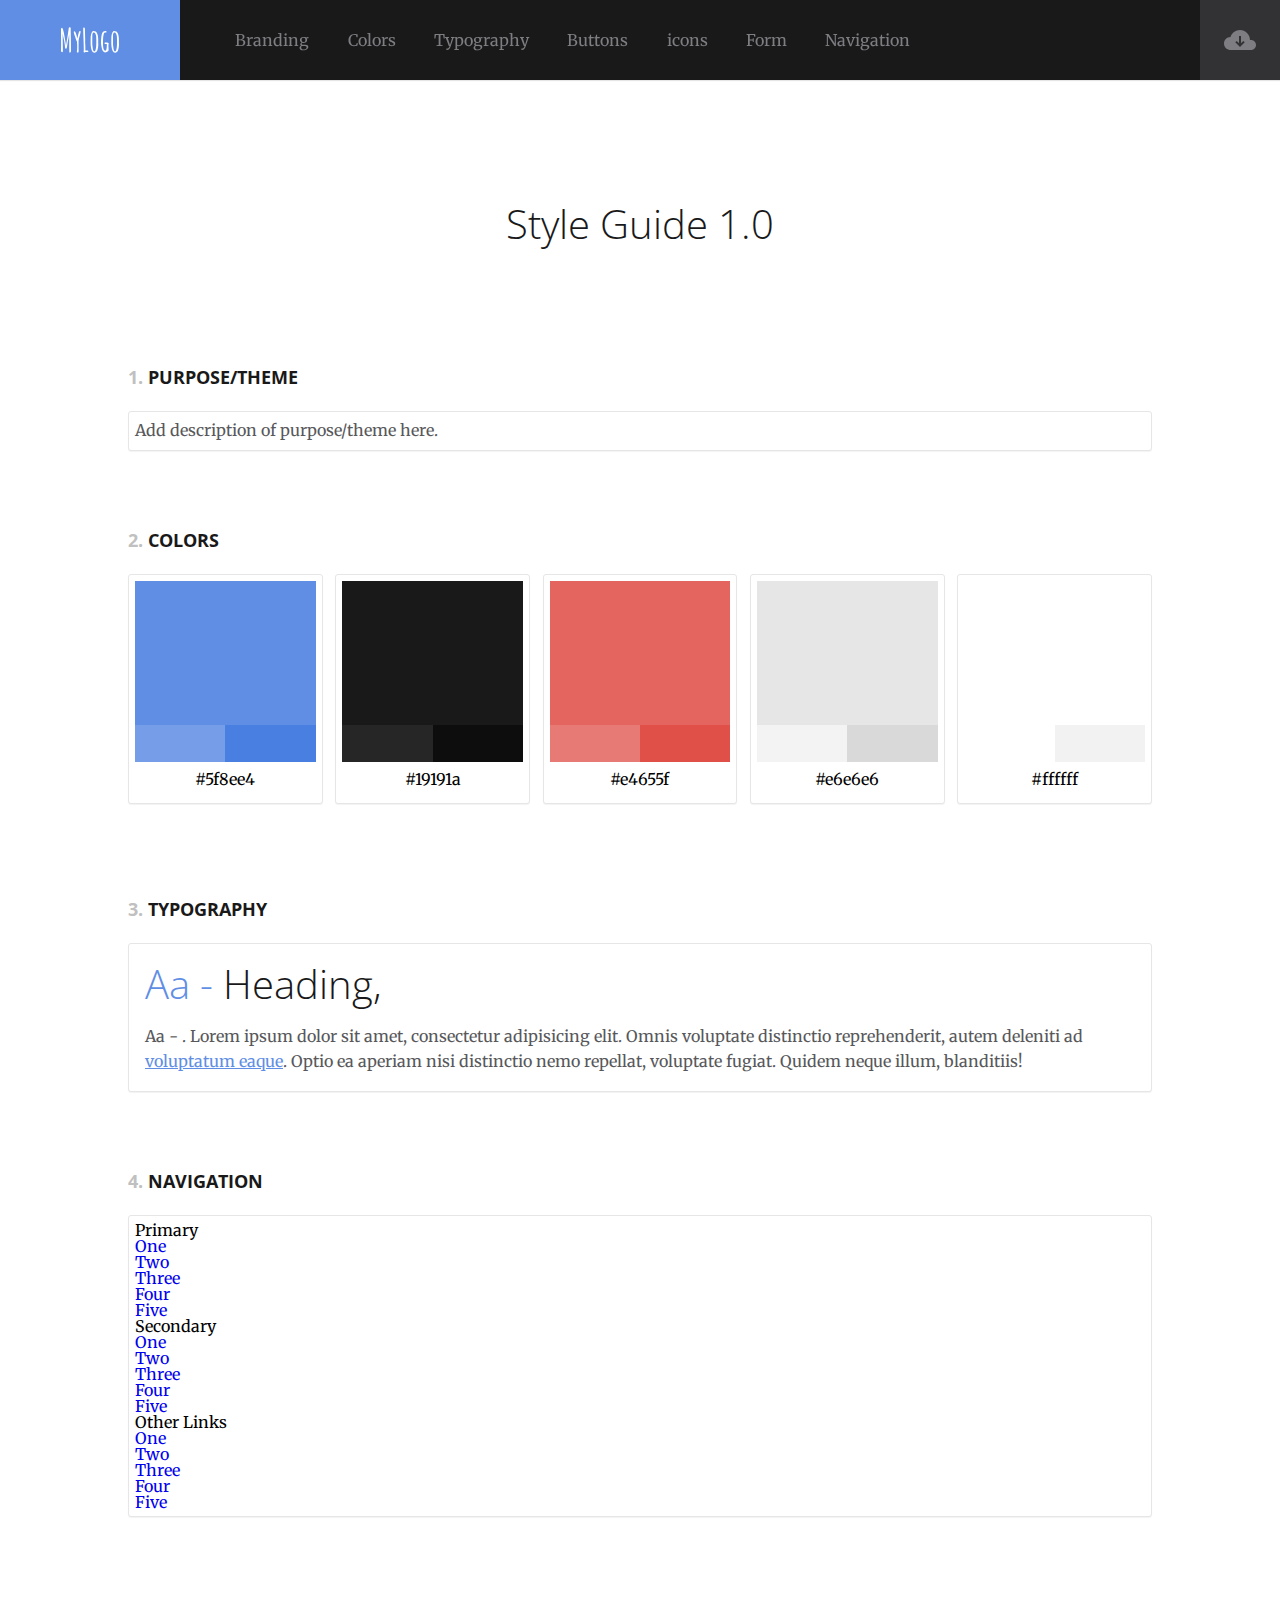
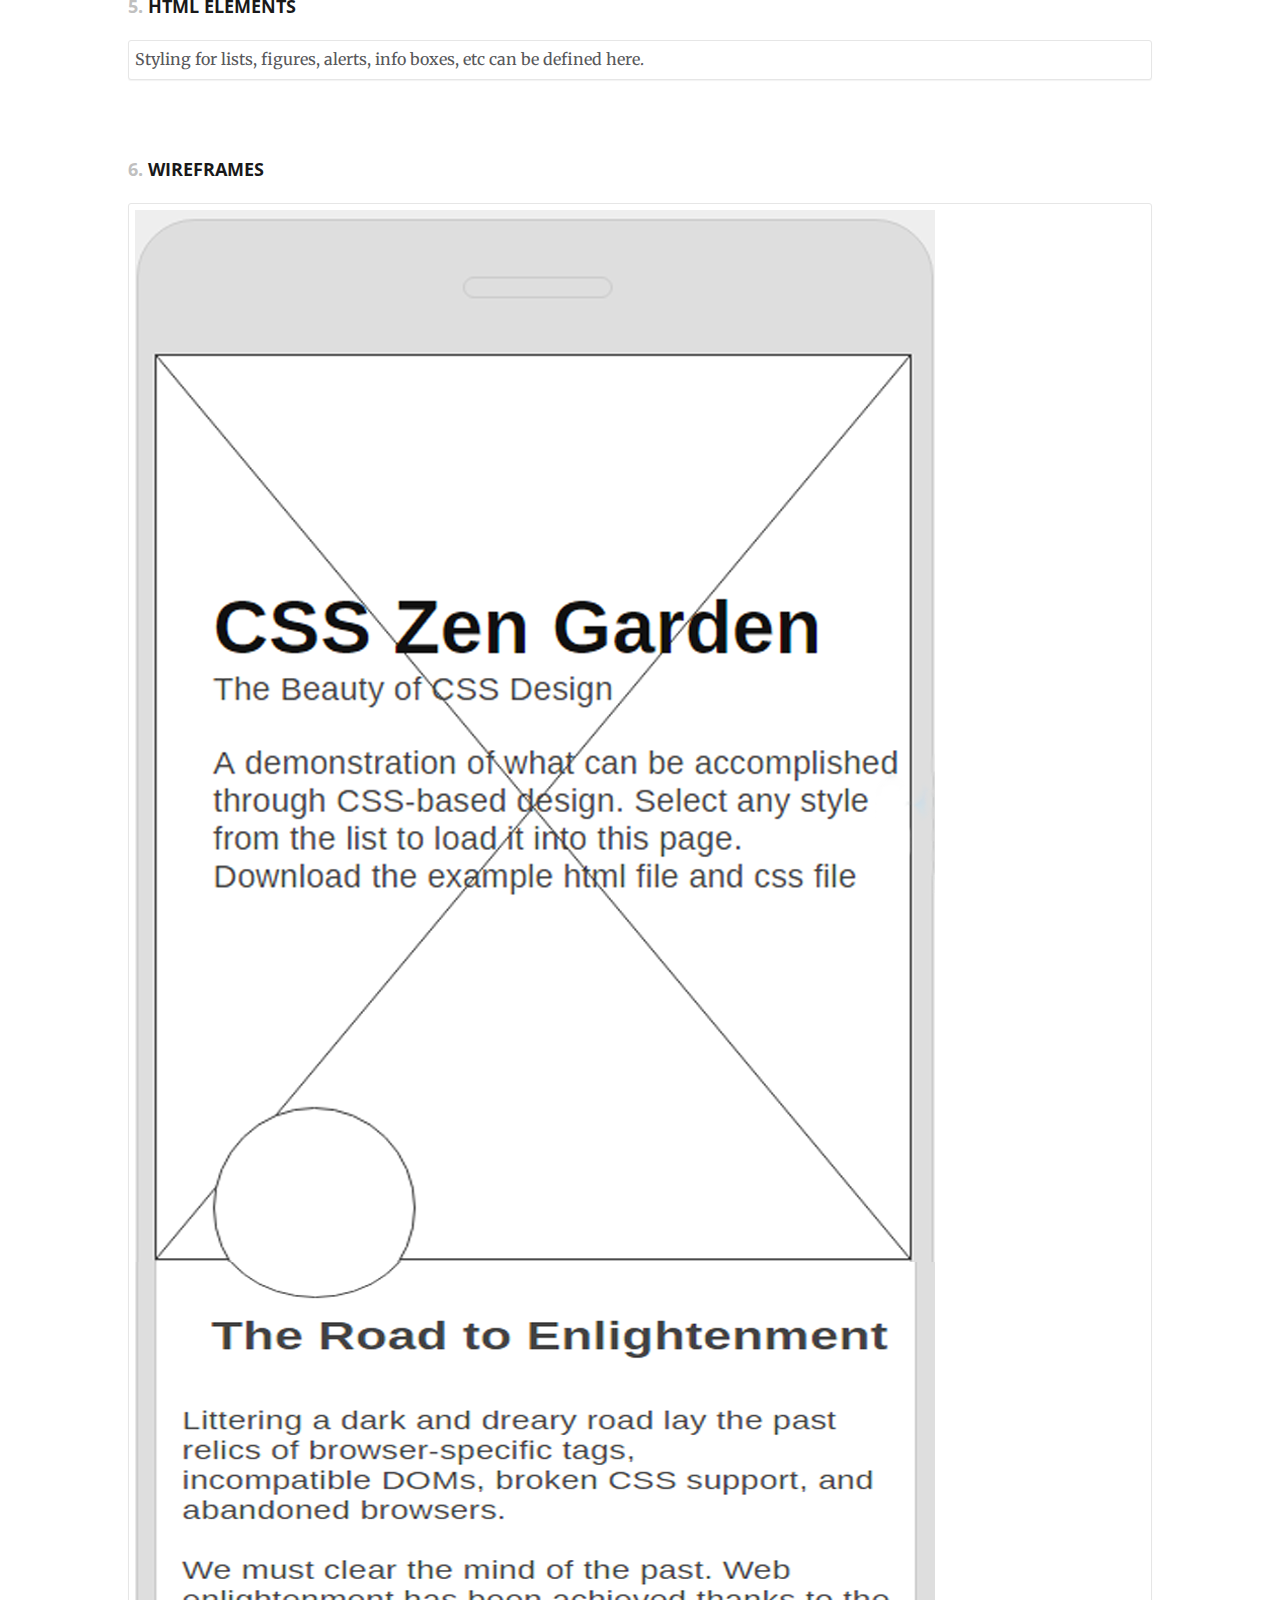
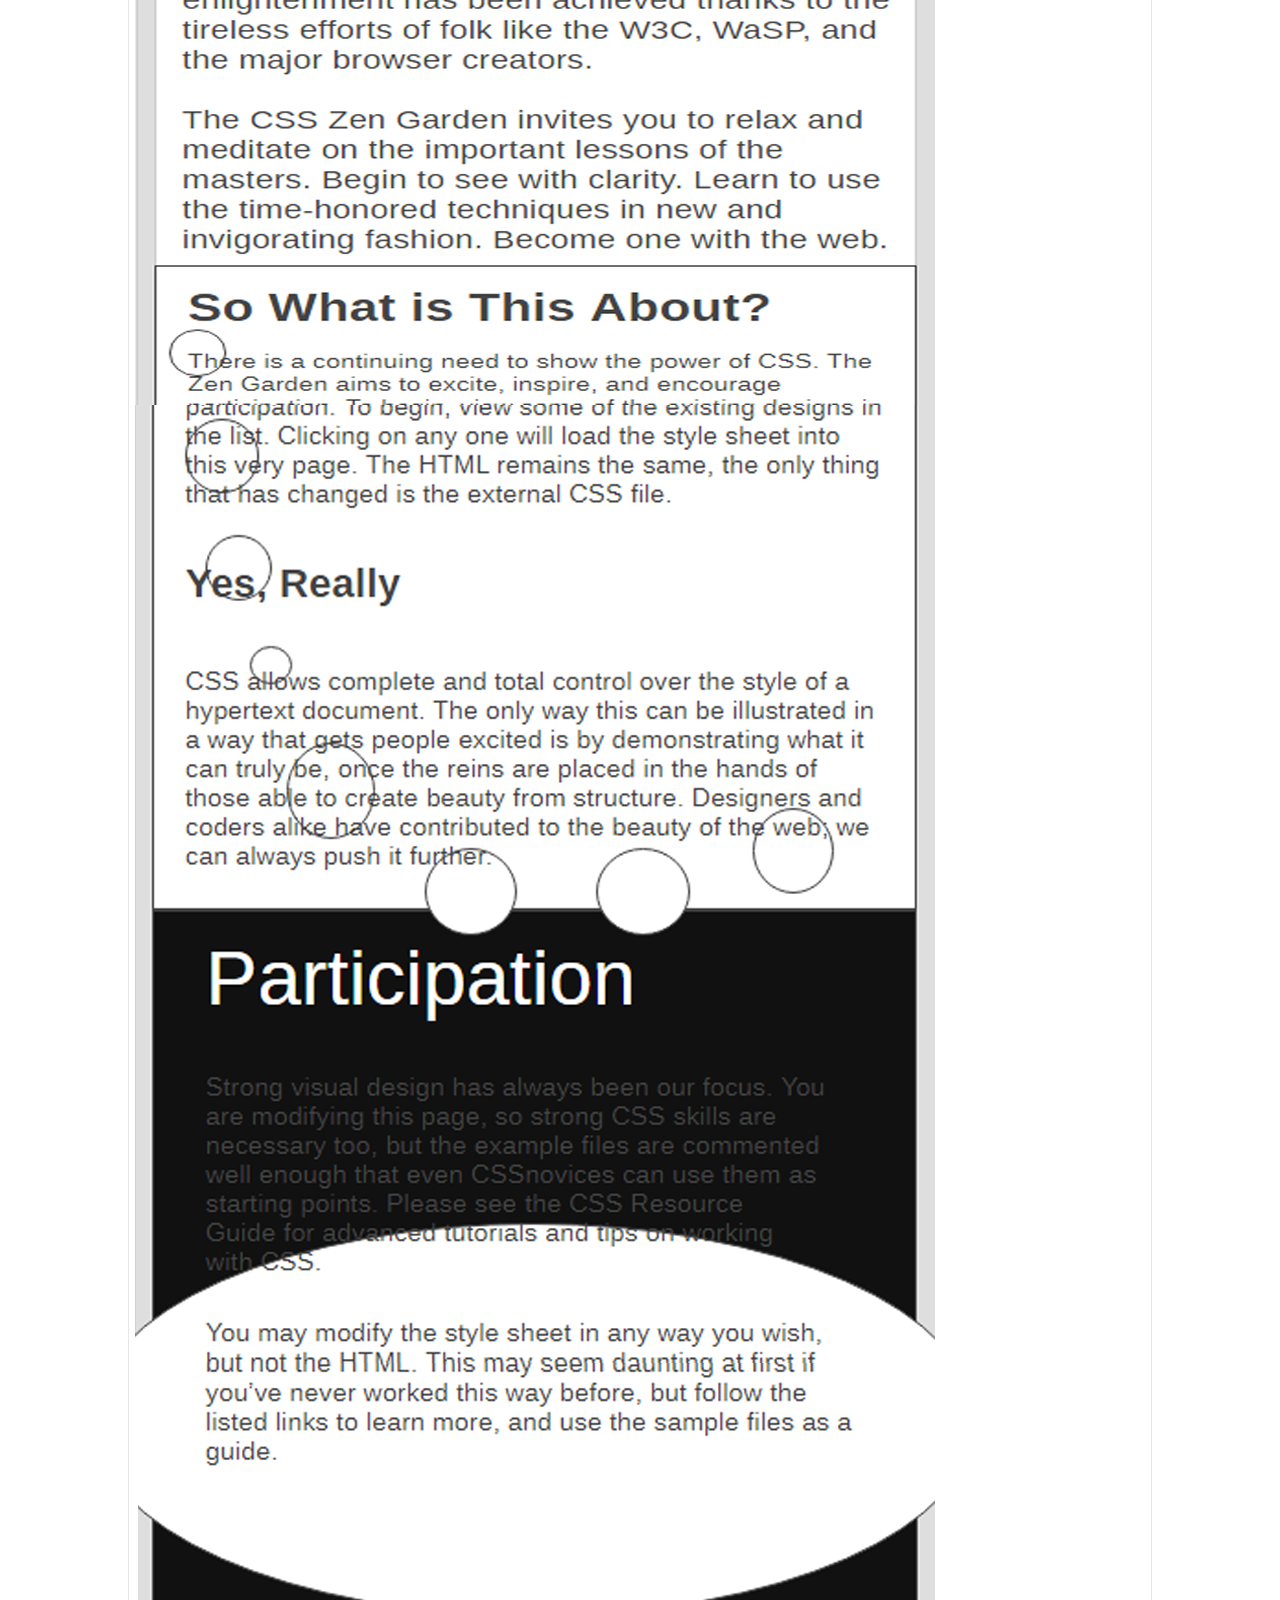
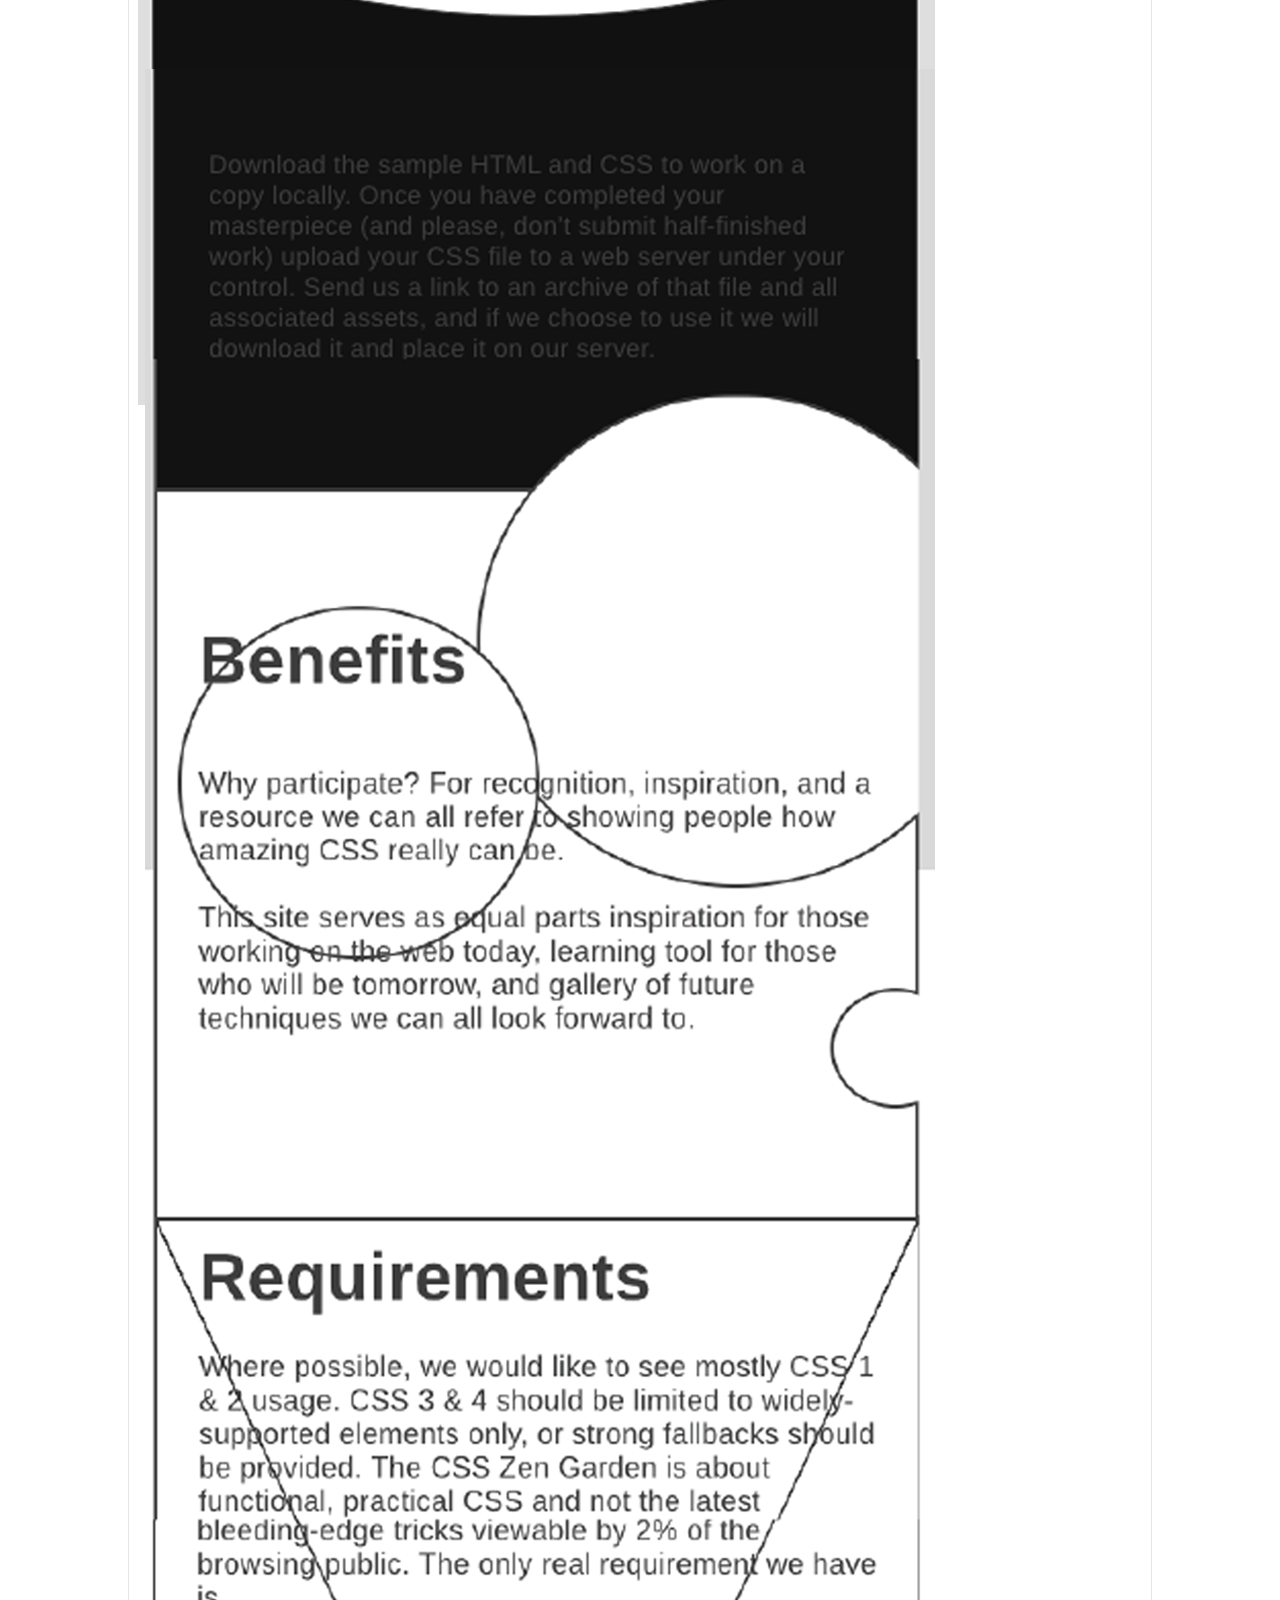
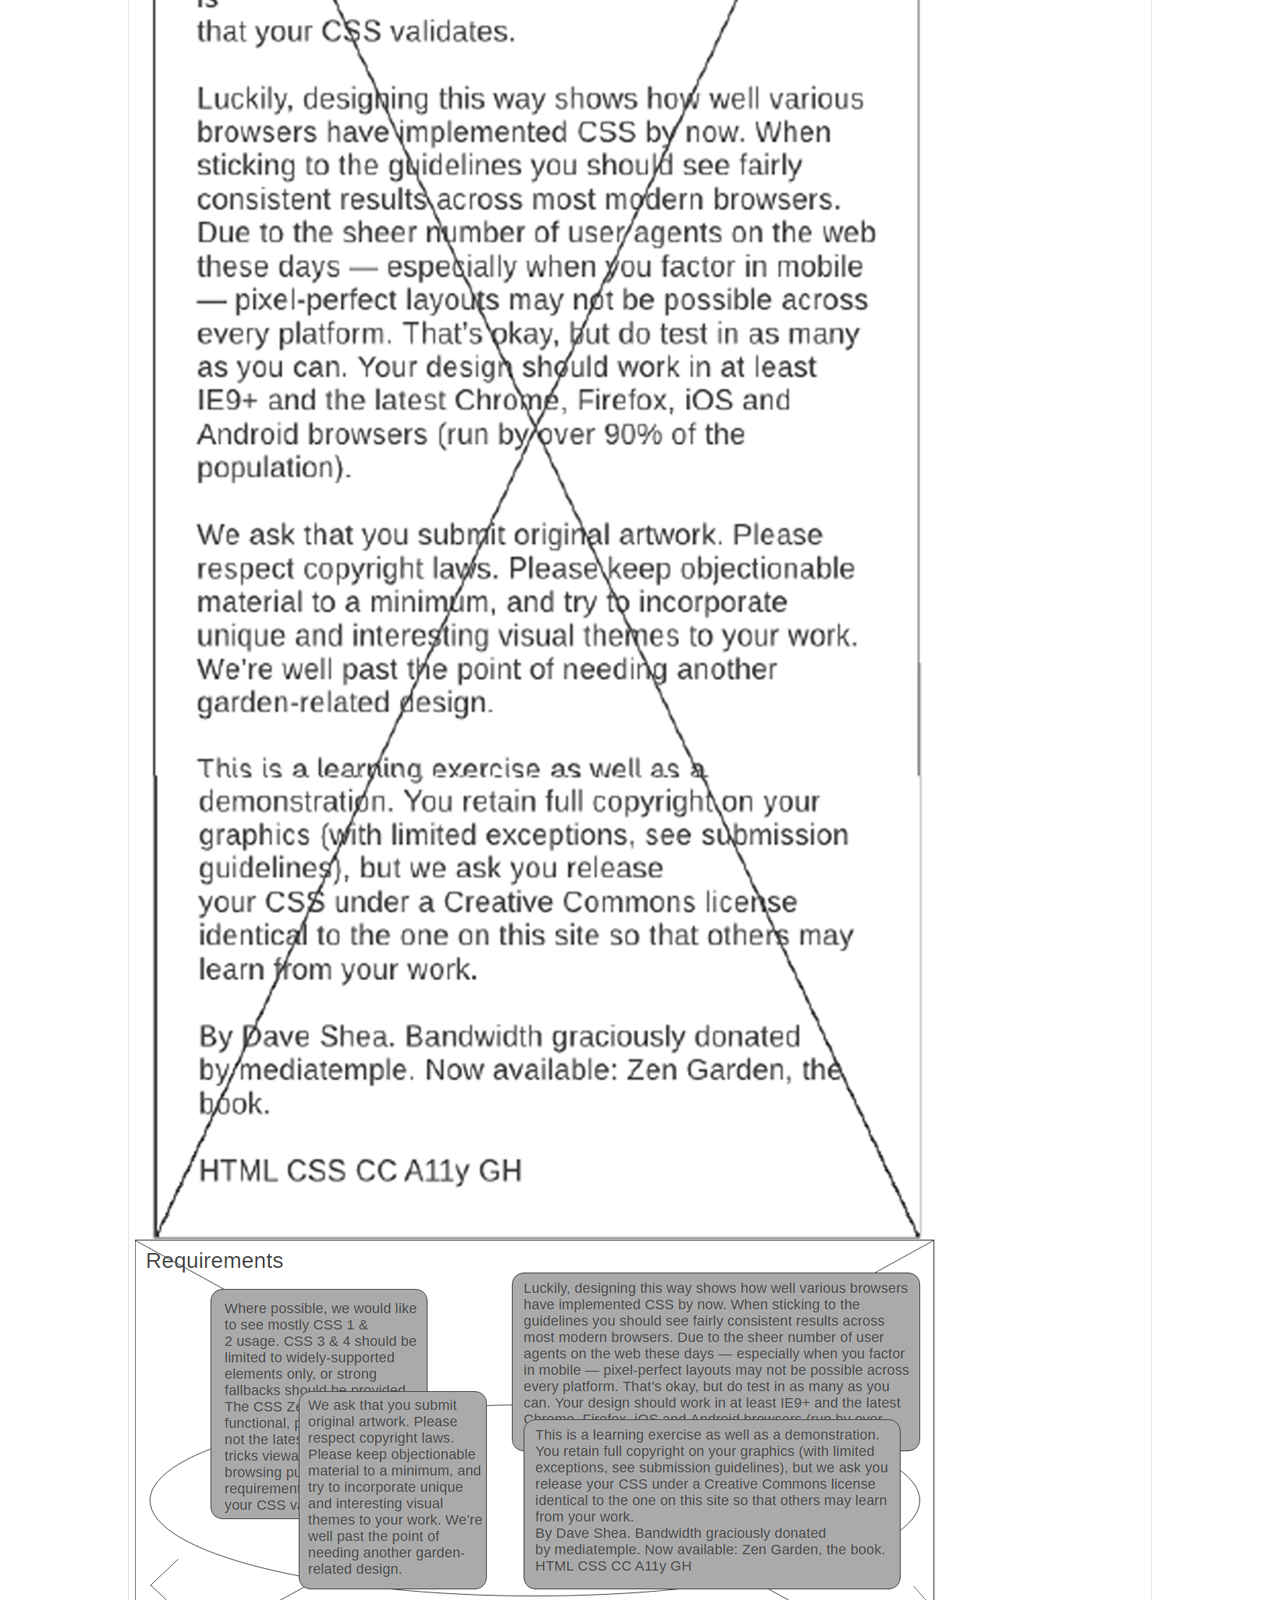
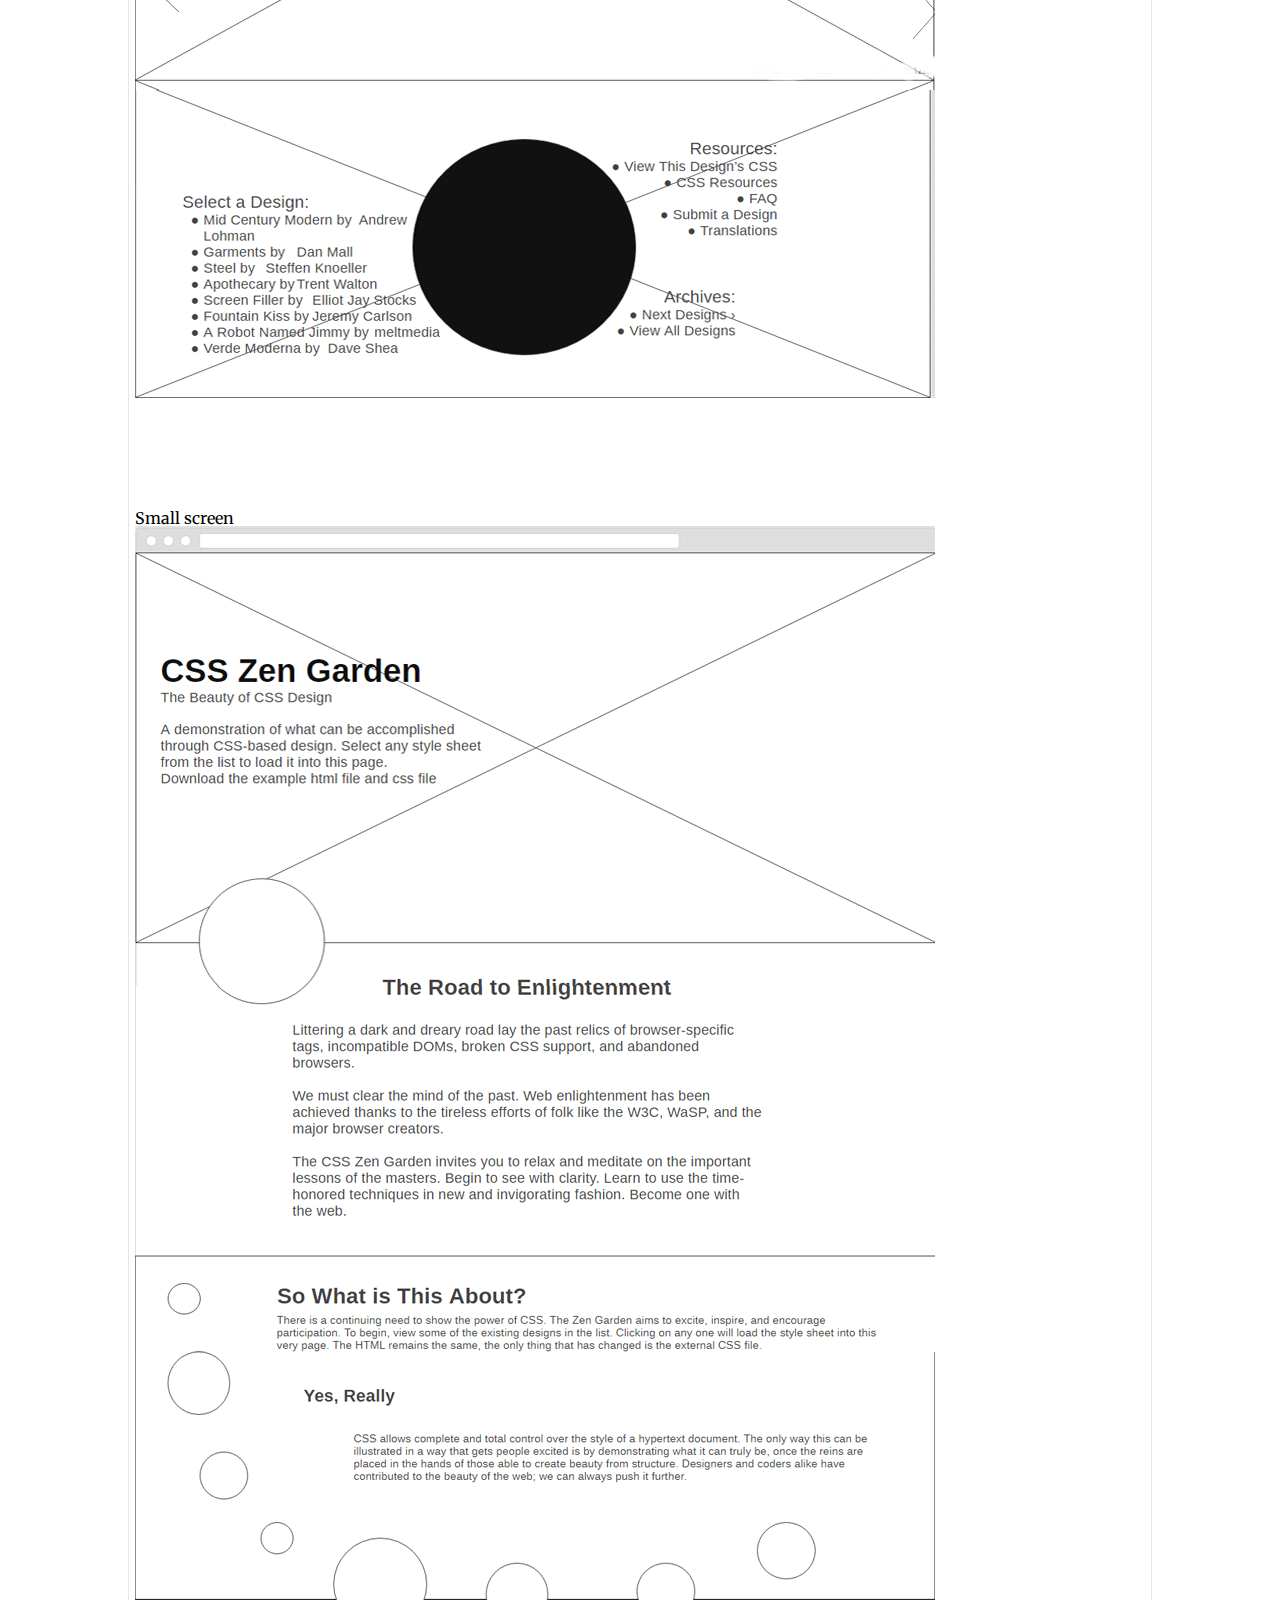
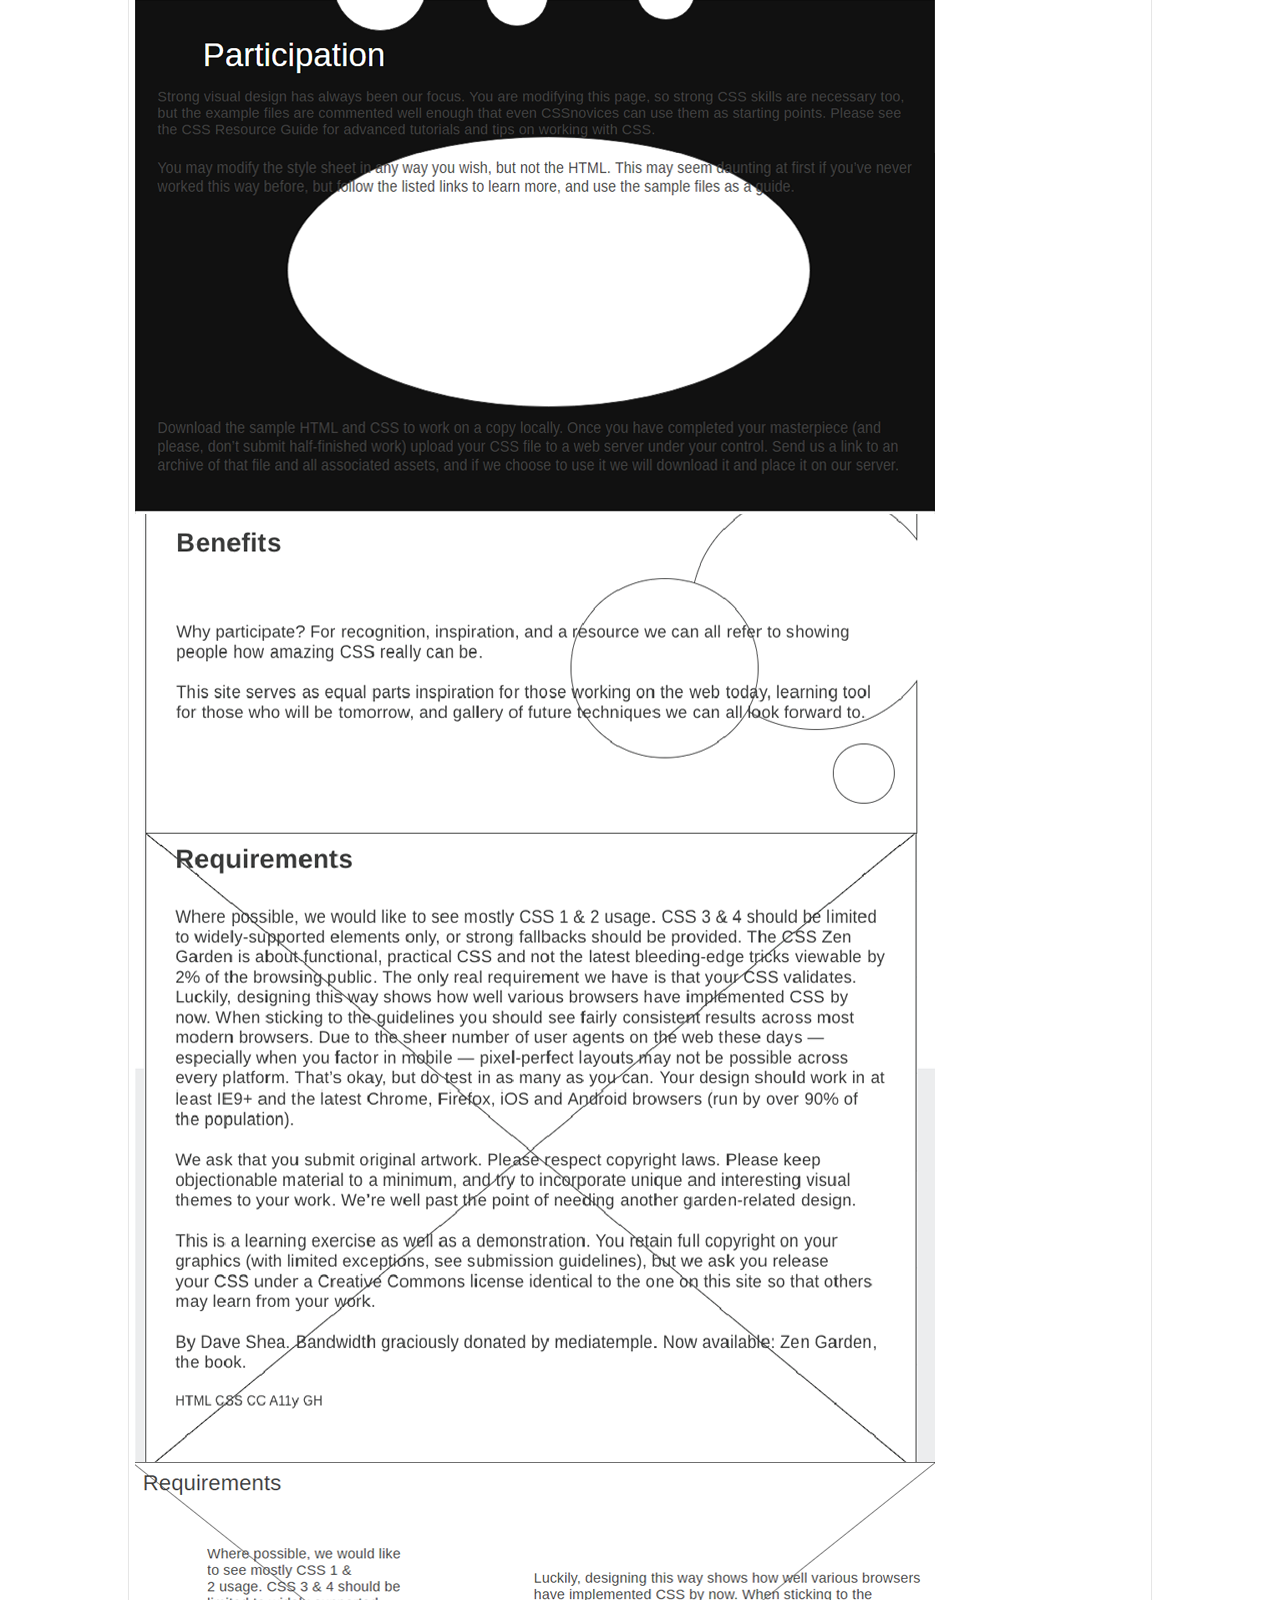
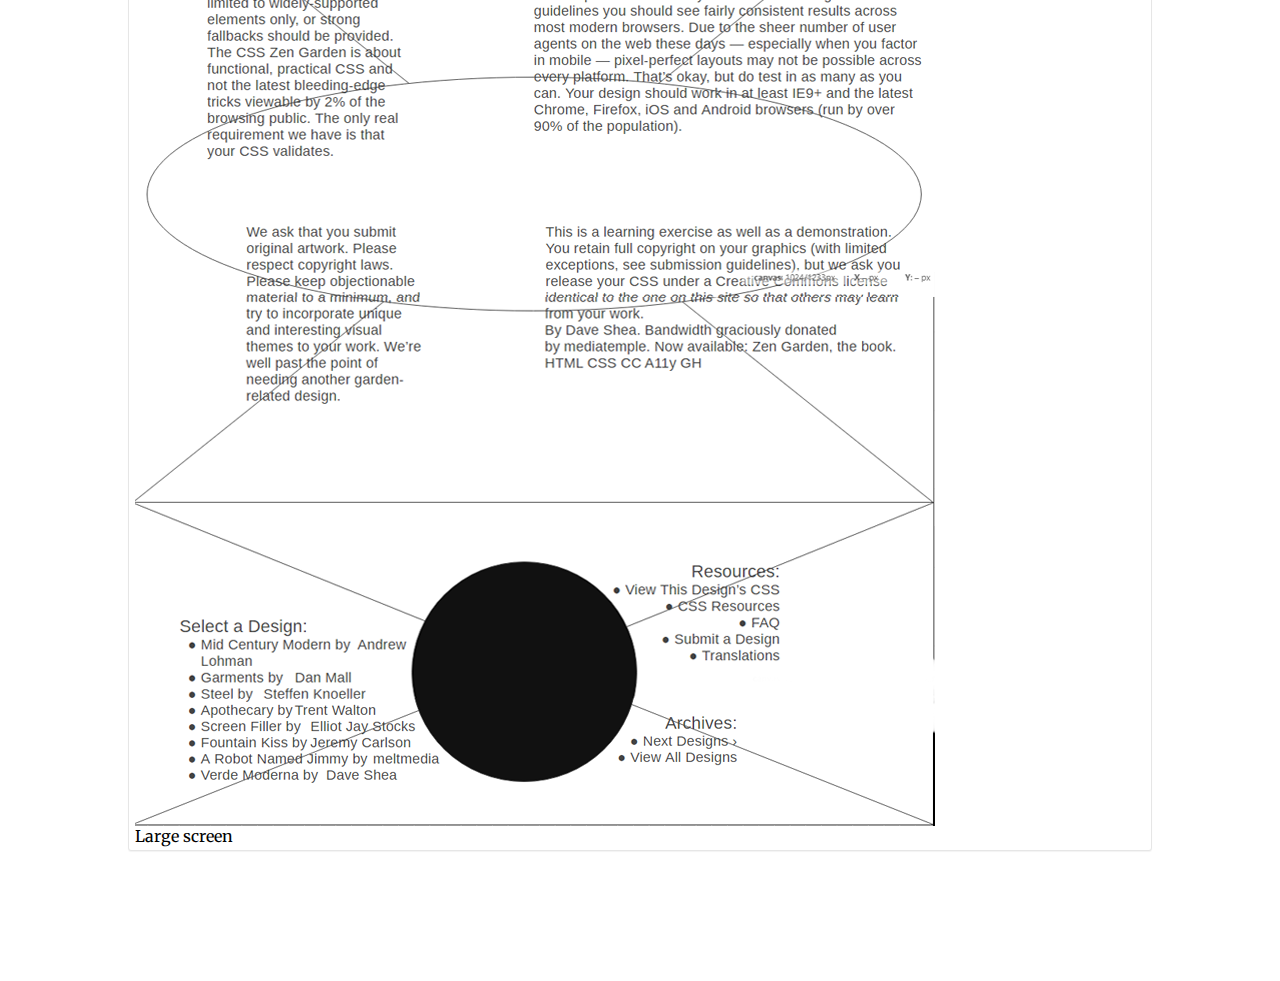
==== style-guide-template/index.html @ 8094dbb7 "Starting Style Guide" ====
<!doctype html>
<html lang="en" class="no-js">
<head>
	<meta charset="UTF-8">
	<meta name="viewport" content="width=device-width, initial-scale=1">

	<link href='http://fonts.googleapis.com/css?family=Open+Sans:400,300,700|Merriweather' rel='stylesheet' type='text/css'>

	<link rel="stylesheet" href="css/reset.css"> <!-- CSS reset -->
	<link rel="stylesheet" href="css/style-guide.css"> <!-- Resource style -->
	<script src="js/modernizr.js"></script> <!-- Modernizr -->
  	
	<title>Style Guide | CodyHouse</title>
</head>
<body>
	<header>
		<div class="cd-logo"><img src="assets/logo.svg" alt="Logo"></div>

		<nav>
			<ul class="cd-main-nav">
				<li><a href="#branding">Branding</a></li>
				<li><a href="#colors">Colors</a></li>
				<li><a href="#typography">Typography</a></li>
				<li><a href="#buttons">Buttons</a></li>
				<li><a href="#icons">icons</a></li>
				<li><a href="#form">Form</a></li>
				<li><a href="#navigation">Navigation</a></li>
			</ul> <!-- cd-main-nav -->
		</nav>
		
		<a href="assets/assets-download-file.zip" class="cd-download"><span>Download assets</span></a>
		<a href="#0" class="cd-nav-trigger">Menu<span></span></a>
	</header>

	<main>
		<h1>Style Guide 1.0</h1>
        
        <section id="purpose" class="cd-purpose">
			<h2>Purpose/Theme</h2>

			<div class="cd-box">
				<p>Add description of purpose/theme here.</p>
			</div>
		</section>
		
		<section id="colors" class="cd-colors">
			<h2>Colors</h2>

			<ul>
				<li class="cd-box">
					<div class="cd-color-swatch"></div>
				</li>

				<li class="cd-box">
					<div class="cd-color-swatch"></div>
				</li>

				<li class="cd-box">
					<div class="cd-color-swatch"></div>
				</li>

				<li class="cd-box">
					<div class="cd-color-swatch"></div>
				</li>

				<li class="cd-box">
					<div class="cd-color-swatch"></div>
				</li>
			</ul>
		</section>

		<section id="typography" class="cd-typography">
			<h2>Typography</h2>

			<div class="cd-box">
				<h1>Heading, <span></span></h1>
				<p>Aa - <span></span>. Lorem ipsum dolor sit amet, consectetur adipisicing elit. Omnis voluptate distinctio reprehenderit, autem deleniti ad <a href="#0">voluptatum eaque</a>. Optio ea aperiam nisi distinctio nemo repellat, voluptate fugiat. Quidem neque illum, blanditiis!</p>
			</div>
		</section>

		<section id="navigation" class="cd-navigation">
			
           <h2>Navigation</h2>
           <div class="cd-box">
            <div>
             <h3>Primary</h3>
            <nav class="cd-primary-nav">
            <ul >
				<li><a href="#">One</a></li>
				<li><a href="#">Two</a></li>
				<li><a href="#">Three</a></li>
				<li><a href="#">Four</a></li>
				<li><a href="#">Five</a></li>
				
			</ul>
            </nav>
            </div>
            <div >
            <h3>Secondary</h3>
            <nav class="cd-secondary-nav">
            <ul >
				<li><a href="#">One</a></li>
				<li><a href="#">Two</a></li>
				<li><a href="#">Three</a></li>
				<li><a href="#">Four</a></li>
				<li><a href="#">Five</a></li>
				
			</ul>
            </nav>
            </div>
            <div >
			<h3>Other Links</h3>
			<ul >
				<li><a href="#">One</a></li>
				<li><a href="#">Two</a></li>
				<li><a href="#">Three</a></li>
				<li><a href="#">Four</a></li>
				<li><a href="#">Five</a></li>
				
			</ul>
            </div>
            </div>
		</section>
		
		<section id="elements" class="cd-elements">
			<h2>HTML Elements</h2>
    <div class="cd-box"><p>Styling for lists, figures, alerts, info boxes, etc can be defined here.</p></div>
			
		</section>
		
		<section id="wireframes" class="cd-wireframes">
			<h2>Wireframes</h2>
    <div class="cd-box">
            <figure><img src="assets/wireframe-sm.png" alt="Small screen wireframe">
            <figcaption>Small screen</figcaption></figure>
            <figure><img src="assets/wireframe-lg.png" alt="Large screen wireframe">
            <figcaption>Large screen</figcaption></figure>
            </div>
			
		</section>
		
	</main>
<script src="js/jquery-2.1.1.js"></script>
<script src="js/main.js"></script> <!-- Resource jQuery -->
</body>
</html>
---- style-guide-template/css/style-guide.css ----
/* -------------------------------- 

xBackground 

-------------------------------- */
body {
  /* this is the page background */
  background-color: #ffffff;
}

/* -------------------------------- 

xPatterns

-------------------------------- */
.cd-box {
  /* this is the container of various design elements - i.e. the 2 logo of the branding section */
  border: 1px solid #e6e6e6;
  border-radius: 3px;
  background: #ffffff;
  box-shadow: 0 1px 1px rgba(0, 0, 0, 0.05);
  padding: 6px;
}

/* -------------------------------- 

xNavigation 

-------------------------------- */
header {
  background-color: #19191a;
}

.cd-logo {
  /* logo box style */
  background-color: #5f8ee4;
  width: 120px;
}
@media only screen and (min-width: 1024px) {
  .cd-logo {
    width: 180px;
  }
}

.cd-main-nav {
  /* main navigation background color - full screen on small devices */
  background: #19191a;
}
.cd-main-nav li a {
  color: #ffffff;
  border-color: #262627;
}
@media only screen and (min-width: 1024px) {
  .cd-main-nav li a {
    color: #7d7d82;
  }
  .cd-main-nav li a.selected {
    color: #ffffff;
    box-shadow: 0 2px 0 #5f8ee4;
  }
  .no-touch .cd-main-nav li a:hover {
    color: #ffffff;
  }
}

.cd-nav-trigger span {
  /* hamburger menu */
  background-color: #ffffff;
}
.cd-nav-trigger span::before, .cd-nav-trigger span::after {
  /* upper and lower lines */
  background-color: #ffffff;
}

.nav-is-visible .cd-nav-trigger span {
  /* hide line in the center on mobile when nav is visible */
  background-color: rgba(255, 255, 255, 0);
}
.nav-is-visible .cd-nav-trigger span::before, .nav-is-visible .cd-nav-trigger span::after {
  /* preserve visibility of upper and lower lines - close icon */
  background-color: white;
}

.cd-download {
  /* download button top-right visible on big devices */
  background-color: #323234;
}
.no-touch .cd-download:hover {
  background-color: #3f3f41;
}
.cd-download span {
  /* tooltip */
  background: #5f8ee4;
  color: #ffffff;
}
.cd-download span::before {
  /* right arrow color */
  border-color: #5f8ee4;
}

/* -------------------------------- 

xPage title 

-------------------------------- */
main > h1 {
  color: #19191a;
}
@media only screen and (min-width: 1600px) {
  main > h1 {
    /* title goes into the header on big devices */
    color: #ffffff;
  }
}

/* -------------------------------- 

xTypography 

-------------------------------- */
h1, h2 {
  font-family: "Open Sans", sans-serif;
  color: #19191a;
}

h1 {
  font-size: 2.4rem;
  font-weight: 300;
  line-height: 1.2;
  margin: 0 0 .4em;
}
@media only screen and (min-width: 768px) {
  h1 {
    font-size: 3.2rem;
  }
}
@media only screen and (min-width: 1024px) {
  h1 {
    font-size: 4rem;
  }
}

h2 {
  font-weight: bold;
  text-transform: uppercase;
  margin: 1em 0;
}
@media only screen and (min-width: 768px) {
  h2 {
    font-size: 1.8rem;
    margin: 1em 0 1.4em;
  }
}

section > h2::before {
  /* number before each section title */
  color: silver;
}

p {
  font-size: 1.4rem;
  line-height: 1.4;
  color: #58585b;
}
p a {
  color: #5f8ee4;
  text-decoration: underline;
}
@media only screen and (min-width: 768px) {
  p {
    font-size: 1.6rem;
    line-height: 1.6;
  }
}

/* -------------------------------- 

xButtons 

-------------------------------- */
.btn {
  border: none;
  box-shadow: none;
  border-radius: .25em;
  font-size: 1.4rem;
  font-family: "Open Sans", sans-serif;
  color: #ffffff;
  padding: .6em 2.2em;
  cursor: pointer;
  background: #5f8ee4;
}
.btn:focus {
  outline: none;
}
.no-touch .btn:hover {
  background: #759de8;
}
.btn.btn-success {
  background: #6fce72;
}
.no-touch .btn.btn-success:hover {
  background: #82d485;
}
.btn.btn-alert {
  background: #e4655f;
}
.no-touch .btn.btn-alert:hover {
  background: #e87a75;
}
.btn.btn-outline {
  color: #5f8ee4;
  background: transparent;
  box-shadow: inset 0 0 0 1px #5f8ee4;
}
.no-touch .btn.btn-outline:hover {
  color: #ffffff;
  background: #5f8ee4;
}
@media only screen and (min-width: 768px) {
  .btn {
    font-size: 1.6rem;
  }
}

.cd-buttons .cd-box:nth-of-type(2) span {
  /* CSS class name color */
  color: #5f8ee4;
}

/* -------------------------------- 

xIcons 

-------------------------------- */
.cd-icons li {
  /* icons size */
  width: 32px;
  height: 32px;
}

/* -------------------------------- 

xForm 

-------------------------------- */
input[type=text], select {
  border: 1px solid #e6e6e6;
  border-radius: .25em;
  background: #ffffff;
}
input[type=text]:focus, select:focus {
  outline: none;
}

input[type=text] {
  padding: .6em 1em;
  box-shadow: inset 1px 1px rgba(0, 0, 0, 0.03);
}
input[type=text].success {
  border-color: #6fce72;
  box-shadow: 0 0 6px rgba(111, 206, 114, 0.2);
}
input[type=text].alert {
  border-color: #e4655f;
  box-shadow: 0 0 6px rgba(228, 101, 95, 0.2);
}
input[type=text]:focus {
  border-color: #5f8ee4;
  box-shadow: 0 0 6px rgba(95, 142, 228, 0.2);
}

input[type=radio],
input[type=checkbox] {
  position: absolute;
  left: 0;
  top: 0;
  margin: 0;
  padding: 0;
  opacity: 0;
}

.radio-label,
.checkbox-label {
  padding-left: 24px;
  -webkit-user-select: none;
  -moz-user-select: none;
  -ms-user-select: none;
  user-select: none;
}
.radio-label::before, .radio-label::after,
.checkbox-label::before,
.checkbox-label::after {
  /* custom radio and check boxes */
  content: '';
  display: block;
  width: 16px;
  height: 16px;
  position: absolute;
  top: 50%;
  -webkit-transform: translateY(-50%);
  -moz-transform: translateY(-50%);
  -ms-transform: translateY(-50%);
  -o-transform: translateY(-50%);
  transform: translateY(-50%);
}
.radio-label::before,
.checkbox-label::before {
  left: 0;
  border: 1px solid #e6e6e6;
  box-shadow: inset 1px 1px rgba(0, 0, 0, 0.03);
}
.radio-label::after,
.checkbox-label::after {
  left: 3px;
  background: url("../assets/form/icon-check.svg") no-repeat center center;
  display: none;
}

.radio-label::before {
  border-radius: 50%;
}

.checkbox-label::before {
  border-radius: 3px;
}

input[type=radio]:checked + label::before,
input[type=checkbox]:checked + label::before {
  background-color: #19191a;
  border: none;
  box-shadow: none;
}

input[type=radio]:checked + label::after,
input[type=checkbox]:checked + label::after {
  display: block;
}

.cd-select::after {
  /* switcher arrow for select element */
  content: '';
  position: absolute;
  z-index: 1;
  right: 14px;
  top: 50%;
  -webkit-transform: translateY(-50%);
  -moz-transform: translateY(-50%);
  -ms-transform: translateY(-50%);
  -o-transform: translateY(-50%);
  transform: translateY(-50%);
  display: block;
  width: 16px;
  height: 16px;
  background: url("../assets/form/icon-select.svg") no-repeat center center;
  pointer-events: none;
}

select {
  position: relative;
  padding: .6em 2em .6em 1em;
  cursor: pointer;
  -webkit-appearance: none;
  -moz-appearance: none;
  -ms-appearance: none;
  -o-appearance: none;
  appearance: none;
}

/* -------------------------------- 

xBasic style

-------------------------------- */
*, *::after, *::before {
  -webkit-box-sizing: border-box;
  -moz-box-sizing: border-box;
  box-sizing: border-box;
}

html * {
  -webkit-font-smoothing: antialiased;
  -moz-osx-font-smoothing: grayscale;
}

html {
  font-size: 62.5%;
}

body {
  font-size: 1.6rem;
  font-family: "Merriweather", serif;
}

a {
  text-decoration: none;
}

img {
  max-width: 100%;
}

input, textarea, select {
  font-family: "Merriweather", serif;
  font-size: 1.6rem;
}

header {
  position: fixed;
  height: 50px;
  width: 100%;
  top: 0;
  left: 0;
  box-shadow: 0 1px 1px rgba(0, 0, 0, 0.1);
  z-index: 10;
}
header nav {
  display: inline-block;
}
@media only screen and (min-width: 1024px) {
  header {
    height: 80px;
  }
  header:after {
    content: "";
    display: table;
    clear: both;
  }
}

.cd-logo {
  display: inline-block;
  height: 100%;
  position: relative;
}
.cd-logo img {
  position: absolute;
  display: block;
  top: 50%;
  left: 50%;
  -webkit-transform: translateX(-50%) translateY(-50%);
  -moz-transform: translateX(-50%) translateY(-50%);
  -ms-transform: translateX(-50%) translateY(-50%);
  -o-transform: translateX(-50%) translateY(-50%);
  transform: translateX(-50%) translateY(-50%);
}
@media only screen and (min-width: 1600px) {
  .cd-logo {
    margin-left: 5%;
  }
}

.cd-nav-trigger {
  display: block;
  position: absolute;
  right: 0;
  top: 0;
  height: 100%;
  width: 50px;
  overflow: hidden;
  white-space: nowrap;
  color: transparent;
}
.cd-nav-trigger span {
  position: absolute;
  height: 2px;
  width: 20px;
  top: 50%;
  margin-top: -1px;
  left: 50%;
  margin-left: -10px;
  -webkit-transition: background-color 0.3s 0.3s;
  -moz-transition: background-color 0.3s 0.3s;
  transition: background-color 0.3s 0.3s;
}
.cd-nav-trigger span::before, .cd-nav-trigger span::after {
  content: '';
  position: absolute;
  width: 100%;
  height: 100%;
  /* Force Hardware Acceleration in WebKit */
  -webkit-transform: translateZ(0);
  -moz-transform: translateZ(0);
  -ms-transform: translateZ(0);
  -o-transform: translateZ(0);
  transform: translateZ(0);
  -webkit-backface-visibility: hidden;
  backface-visibility: hidden;
  will-change: transform;
  -webkit-transition: -webkit-transform 0.3s 0.3s;
  -moz-transition: -moz-transform 0.3s 0.3s;
  transition: transform 0.3s 0.3s;
}
.cd-nav-trigger span::before {
  -webkit-transform: translateY(-6px);
  -moz-transform: translateY(-6px);
  -ms-transform: translateY(-6px);
  -o-transform: translateY(-6px);
  transform: translateY(-6px);
}
.cd-nav-trigger span::after {
  -webkit-transform: translateY(6px);
  -moz-transform: translateY(6px);
  -ms-transform: translateY(6px);
  -o-transform: translateY(6px);
  transform: translateY(6px);
}
@media only screen and (min-width: 1024px) {
  .cd-nav-trigger {
    display: none;
  }
}

.cd-main-nav {
  position: fixed;
  top: 0;
  left: 0;
  width: 100%;
  height: 100vh;
  padding: 50px 0;
  text-align: center;
  -webkit-transform: translateY(-100%);
  -moz-transform: translateY(-100%);
  -ms-transform: translateY(-100%);
  -o-transform: translateY(-100%);
  transform: translateY(-100%);
  -webkit-transition: -webkit-transform 0.3s;
  -moz-transition: -moz-transform 0.3s;
  transition: transform 0.3s;
}
.cd-main-nav li a {
  display: block;
  font-size: 1.8rem;
  padding: 1em 0;
  border-bottom-width: 1px;
  border-style: solid;
}
.cd-main-nav li:first-of-type a {
  border-top-width: 1px;
}
@media only screen and (min-width: 1024px) {
  .cd-main-nav {
    position: static;
    display: table;
    -webkit-transform: translateY(0);
    -moz-transform: translateY(0);
    -ms-transform: translateY(0);
    -o-transform: translateY(0);
    transform: translateY(0);
    width: auto;
    height: 80px;
    background: transparent;
    padding: 0 2em;
    text-align: left;
  }
  .cd-main-nav li {
    display: table-cell;
    vertical-align: middle;
    padding: 0 1em;
  }
  .cd-main-nav li a {
    display: inline-block;
    font-size: 1.6rem;
    padding: .4em .2em;
    border-bottom: none;
    -webkit-transition: all 0.2s;
    -moz-transition: all 0.2s;
    transition: all 0.2s;
  }
  .cd-main-nav li:first-of-type a {
    border-top: none;
  }
}
@media only screen and (min-width: 1600px) {
  .cd-main-nav {
    display: none;
  }
}

.nav-is-visible .cd-nav-trigger span::before {
  -webkit-transform: translateY(0) rotate(-45deg);
  -moz-transform: translateY(0) rotate(-45deg);
  -ms-transform: translateY(0) rotate(-45deg);
  -o-transform: translateY(0) rotate(-45deg);
  transform: translateY(0) rotate(-45deg);
}
.nav-is-visible .cd-nav-trigger span::after {
  -webkit-transform: translateY(0) rotate(45deg);
  -moz-transform: translateY(0) rotate(45deg);
  -ms-transform: translateY(0) rotate(45deg);
  -o-transform: translateY(0) rotate(45deg);
  transform: translateY(0) rotate(45deg);
}
.nav-is-visible .cd-main-nav {
  -webkit-transform: translateY(0);
  -moz-transform: translateY(0);
  -ms-transform: translateY(0);
  -o-transform: translateY(0);
  transform: translateY(0);
}

.cd-download {
  position: absolute;
  top: 0;
  right: 0;
  height: 100%;
  width: 80px;
  background-image: url("../assets/icon-download.svg");
  background-position: center center;
  background-repeat: no-repeat;
  display: none;
  -webkit-transition: background-color 0.2s;
  -moz-transition: background-color 0.2s;
  transition: background-color 0.2s;
}
.cd-download span {
  /* tooltip */
  position: absolute;
  right: 120%;
  top: 50%;
  margin-top: -20px;
  width: 140px;
  height: 40px;
  line-height: 40px;
  white-space: nowrap;
  text-align: center;
  font-size: 1.2rem;
  -webkit-transition: opacity .2s 0s, visibility 0s .2s;
  -moz-transition: opacity .2s 0s, visibility 0s .2s;
  transition: opacity .2s 0s, visibility 0s .2s;
}
.cd-download span::before {
  /* right arrow */
  content: '';
  position: absolute;
  top: 12px;
  left: 100%;
  height: 0;
  width: 0;
  border-width: 8px;
  border-style: solid;
  border-top-color: transparent;
  border-bottom-color: transparent;
  border-right-color: transparent;
}
.no-touch .cd-download:hover span {
  opacity: 1;
  visibility: visible;
  -webkit-transition: opacity .2s 0s, visibility 0s 0s;
  -moz-transition: opacity .2s 0s, visibility 0s 0s;
  transition: opacity .2s 0s, visibility 0s 0s;
}
@media only screen and (min-width: 1024px) {
  .cd-download {
    display: block;
  }
  .cd-download span {
    opacity: 0;
    visibility: hidden;
  }
}
@media only screen and (min-width: 1600px) {
  .cd-download {
    right: 5%;
  }
}

main {
  width: 90%;
  max-width: 1024px;
  margin: 0 auto;
  padding: 50px 0;
}
main > h1 {
  text-align: center;
  margin: 3em 0;
}
@media only screen and (min-width: 1024px) {
  main {
    padding-top: 80px;
  }
}
@media only screen and (min-width: 1600px) {
  main {
    max-width: none;
    padding: 120px 0 50px;
  }
  main > h1 {
    position: fixed;
    top: 0;
    left: 50%;
    height: 80px;
    line-height: 80px;
    width: 400px;
    margin: 0 0 0 -200px;
    font-size: 2.6rem;
    z-index: 20;
  }
}

section {
  margin: 3em 0;
}
section:after {
  content: "";
  display: table;
  clear: both;
}
section:nth-of-type(1) h2::before {
  content: '1. ';
}
section:nth-of-type(2) h2::before {
  content: '2. ';
}
section:nth-of-type(3) h2::before {
  content: '3. ';
}
section:nth-of-type(4) h2::before {
  content: '4. ';
}
section:nth-of-type(5) h2::before {
  content: '5. ';
}
section:nth-of-type(6) h2::before {
  content: '6. ';
}
@media only screen and (min-width: 768px) {
  section {
    margin: 3em 0 5em;
  }
}
@media only screen and (min-width: 1600px) {
  section {
    width: 48%;
    float: left;
    margin: 0 4% 4em 0;
  }
  section:nth-of-type(2n) {
    margin-right: 0;
  }
}

/* xBranding section - basic style */
.cd-branding .cd-box {
  margin-bottom: 1em;
}
.cd-branding img {
  display: block;
  width: 100%;
}
.cd-branding ul:last-of-type {
  padding-top: .6em;
}
.cd-branding ul:last-of-type li {
  display: inline-block;
  margin-right: 1em;
}
.cd-branding ul:last-of-type li:nth-of-type(1) img {
  width: 90px;
  height: 90px;
  border-radius: 1em;
}
.cd-branding ul:last-of-type li:nth-of-type(2) img {
  width: 60px;
  height: 60px;
  border-radius: .6em;
}
.cd-branding ul:last-of-type li:nth-of-type(3) img {
  width: 32px;
  height: 32px;
  border-radius: .4em;
}
.cd-branding ul:last-of-type li:nth-of-type(4) img {
  width: 16px;
  height: 16px;
  border-radius: .2em;
}
@media only screen and (min-width: 768px) {
  .cd-branding .cd-box {
    width: 49%;
    float: left;
    margin: 0 2% 2em 0;
  }
  .cd-branding .cd-box:nth-of-type(2n) {
    margin-right: 0;
  }
  .cd-branding ul:last-of-type {
    clear: left;
  }
  .cd-branding ul:last-of-type li {
    margin-right: 3em;
  }
}

/* xColor section - basic style */
.cd-colors li {
  text-align: center;
  width: 48%;
  float: left;
  margin: 0 4% 1em 0;
}
.cd-colors li:nth-of-type(2n) {
  margin-right: 0;
}
.cd-colors .cd-color-swatch {
  position: relative;
  width: 100%;
  padding: 50% 0;
}
.cd-colors .cd-color-swatch::before, .cd-colors .cd-color-swatch::after {
  /* lighter and darker color shades of the same swatch */
  content: '';
  position: absolute;
  bottom: 0;
  width: 50%;
  height: 20%;
}
.cd-colors .cd-color-swatch::before {
  left: 0;
}
.cd-colors .cd-color-swatch::after {
  right: 0;
}
.cd-colors b {
  display: block;
  padding: .6em 0;
}
.cd-colors li:nth-of-type(1) .cd-color-swatch {
  background: #5f8ee4;
}
.cd-colors li:nth-of-type(1) .cd-color-swatch::before {
  background: #759de8;
}
.cd-colors li:nth-of-type(1) .cd-color-swatch::after {
  background: #497fe0;
}
.cd-colors li:nth-of-type(2) .cd-color-swatch {
  background: #19191a;
}
.cd-colors li:nth-of-type(2) .cd-color-swatch::before {
  background: #262627;
}
.cd-colors li:nth-of-type(2) .cd-color-swatch::after {
  background: #0d0d0d;
}
.cd-colors li:nth-of-type(3) .cd-color-swatch {
  background: #e4655f;
}
.cd-colors li:nth-of-type(3) .cd-color-swatch::before {
  background: #e87a75;
}
.cd-colors li:nth-of-type(3) .cd-color-swatch::after {
  background: #e05049;
}
.cd-colors li:nth-of-type(4) .cd-color-swatch {
  background: #e6e6e6;
}
.cd-colors li:nth-of-type(4) .cd-color-swatch::before {
  background: #f3f3f3;
}
.cd-colors li:nth-of-type(4) .cd-color-swatch::after {
  background: #d9d9d9;
}
.cd-colors li:nth-of-type(5) .cd-color-swatch {
  background: #ffffff;
}
.cd-colors li:nth-of-type(5) .cd-color-swatch::before {
  background: white;
}
.cd-colors li:nth-of-type(5) .cd-color-swatch::after {
  background: #f2f2f2;
}
@media only screen and (min-width: 768px) {
  .cd-colors li {
    width: 19%;
    float: left;
    margin: 0 1.25% 1em 0;
  }
  .cd-colors li:nth-of-type(2n) {
    margin-right: 1.25%;
  }
  .cd-colors li:nth-of-type(5n) {
    margin-right: 0;
  }
}

.cd-typography .cd-box,
.cd-buttons .cd-box,
.cd-icons .cd-box,
.cd-form .cd-box {
  padding: 1em;
}
@media only screen and (min-width: 768px) {
  .cd-typography .cd-box .cd-box,
  .cd-buttons .cd-box .cd-box,
  .cd-icons .cd-box .cd-box,
  .cd-form .cd-box .cd-box {
    padding: 2em;
  }
}

/* xTypography section - basic style */
.cd-typography h1::before {
  content: 'Aa - ';
  color: #5f8ee4;
}

.cd-buttons .cd-box:first-of-type {
  border-bottom-left-radius: 0;
  border-bottom-right-radius: 0;
}
.cd-buttons .cd-box:last-of-type {
  margin-top: -1px;
  border-top-left-radius: 0;
  border-top-right-radius: 0;
}
.cd-buttons button {
  margin: .4em;
}
@media only screen and (min-width: 1024px) {
  .cd-buttons button {
    margin: 1em;
  }
}

/* xIcons section - basic style */
.cd-icons li {
  display: inline-block;
  background-position: center center;
  background-repeat: no-repeat;
  margin: 1em;
}
.cd-icons .cd-icon-1 {
  background-image: url("../assets/icons/icon-1.svg");
}
.cd-icons .cd-icon-2 {
  background-image: url("../assets/icons/icon-2.svg");
}
.cd-icons .cd-icon-3 {
  background-image: url("../assets/icons/icon-3.svg");
}
.cd-icons .cd-icon-4 {
  background-image: url("../assets/icons/icon-4.svg");
}
.cd-icons .cd-icon-5 {
  background-image: url("../assets/icons/icon-5.svg");
}
.cd-icons .cd-icon-6 {
  background-image: url("../assets/icons/icon-6.svg");
}
.cd-icons .cd-icon-7 {
  background-image: url("../assets/icons/icon-7.svg");
}
.cd-icons .cd-icon-8 {
  background-image: url("../assets/icons/icon-8.svg");
}

/* xForm section - basic style */
.cd-form input[type=text],
.cd-form .cd-input-wrapper {
  margin: 1em;
}
.cd-form .cd-input-wrapper {
  position: relative;
  display: inline-block;
}
.cd-form select::-ms-expand {
  display: none;
}

@-moz-document url-prefix() {
  /* hide custom arrow on Firefox */
  .cd-select::after {
    display: none;
  }
}
.no-csstransitions .cd-select::after {
  display: none;
}
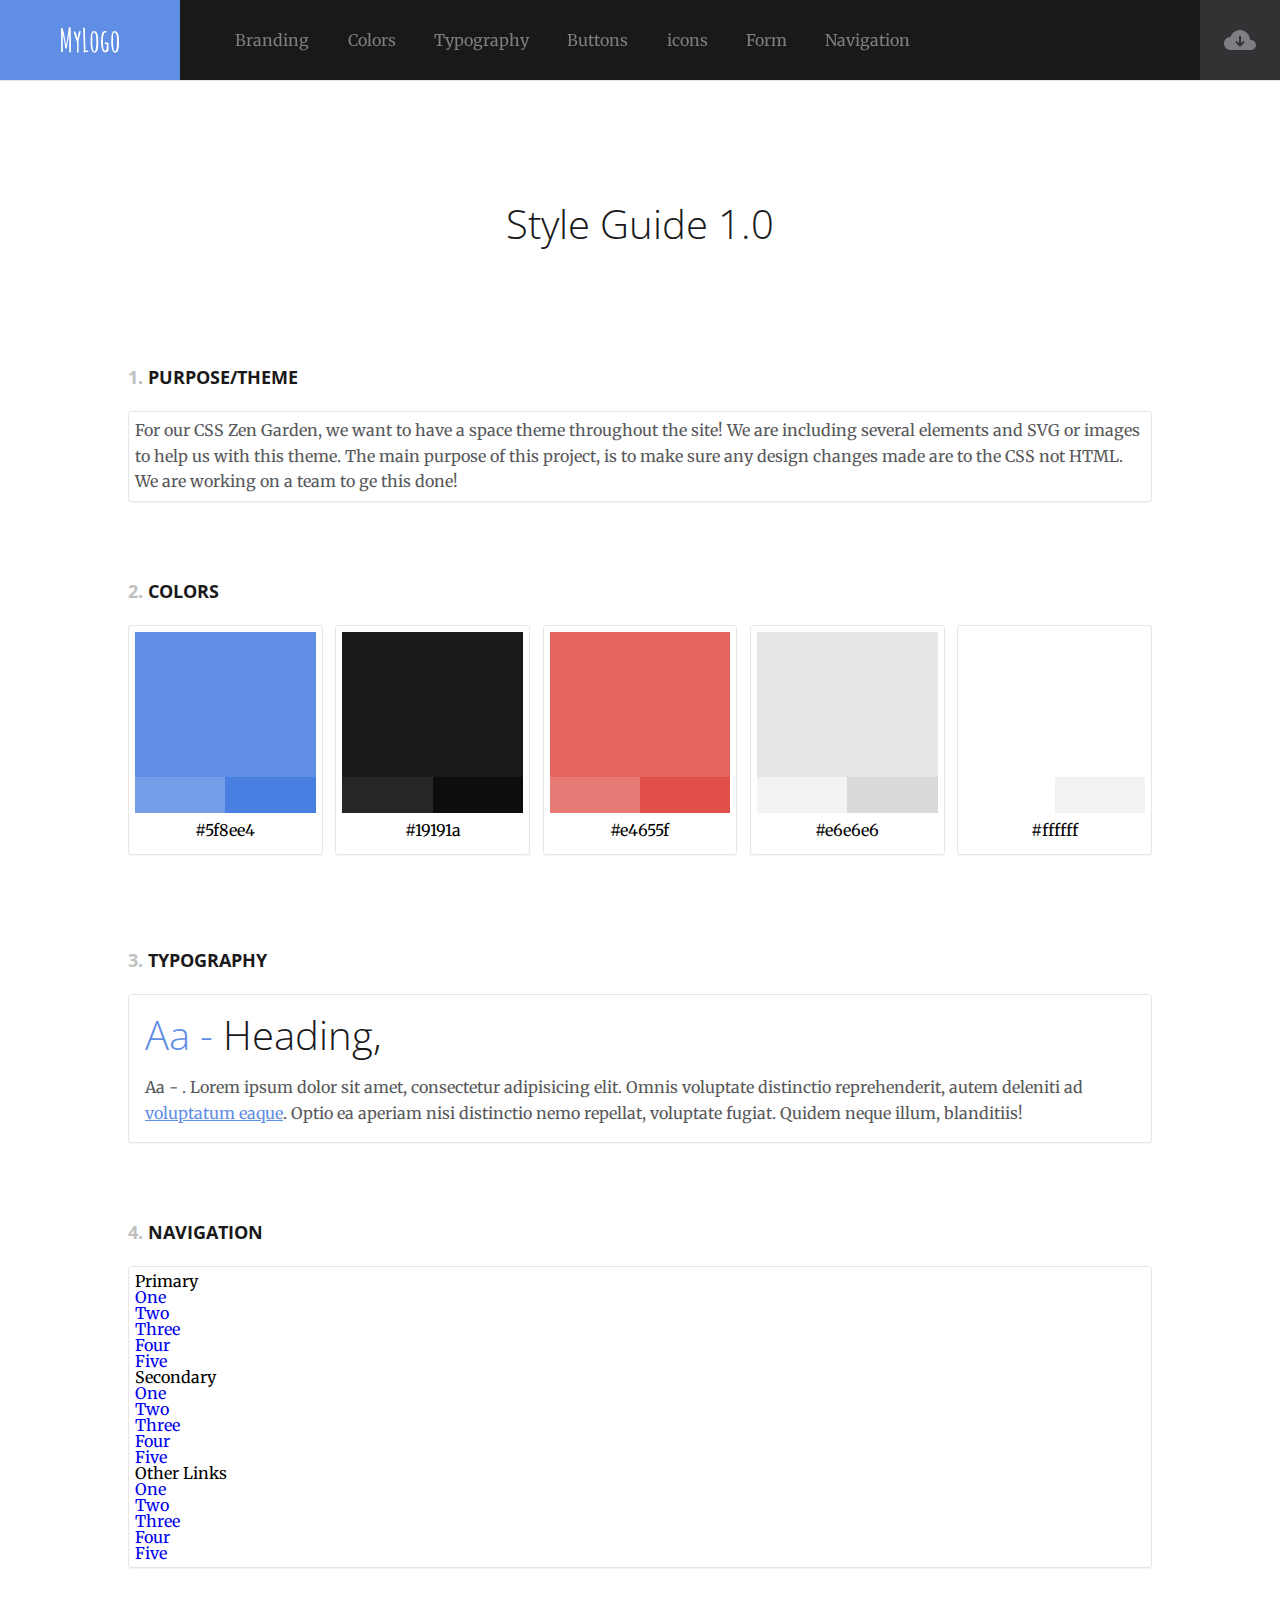
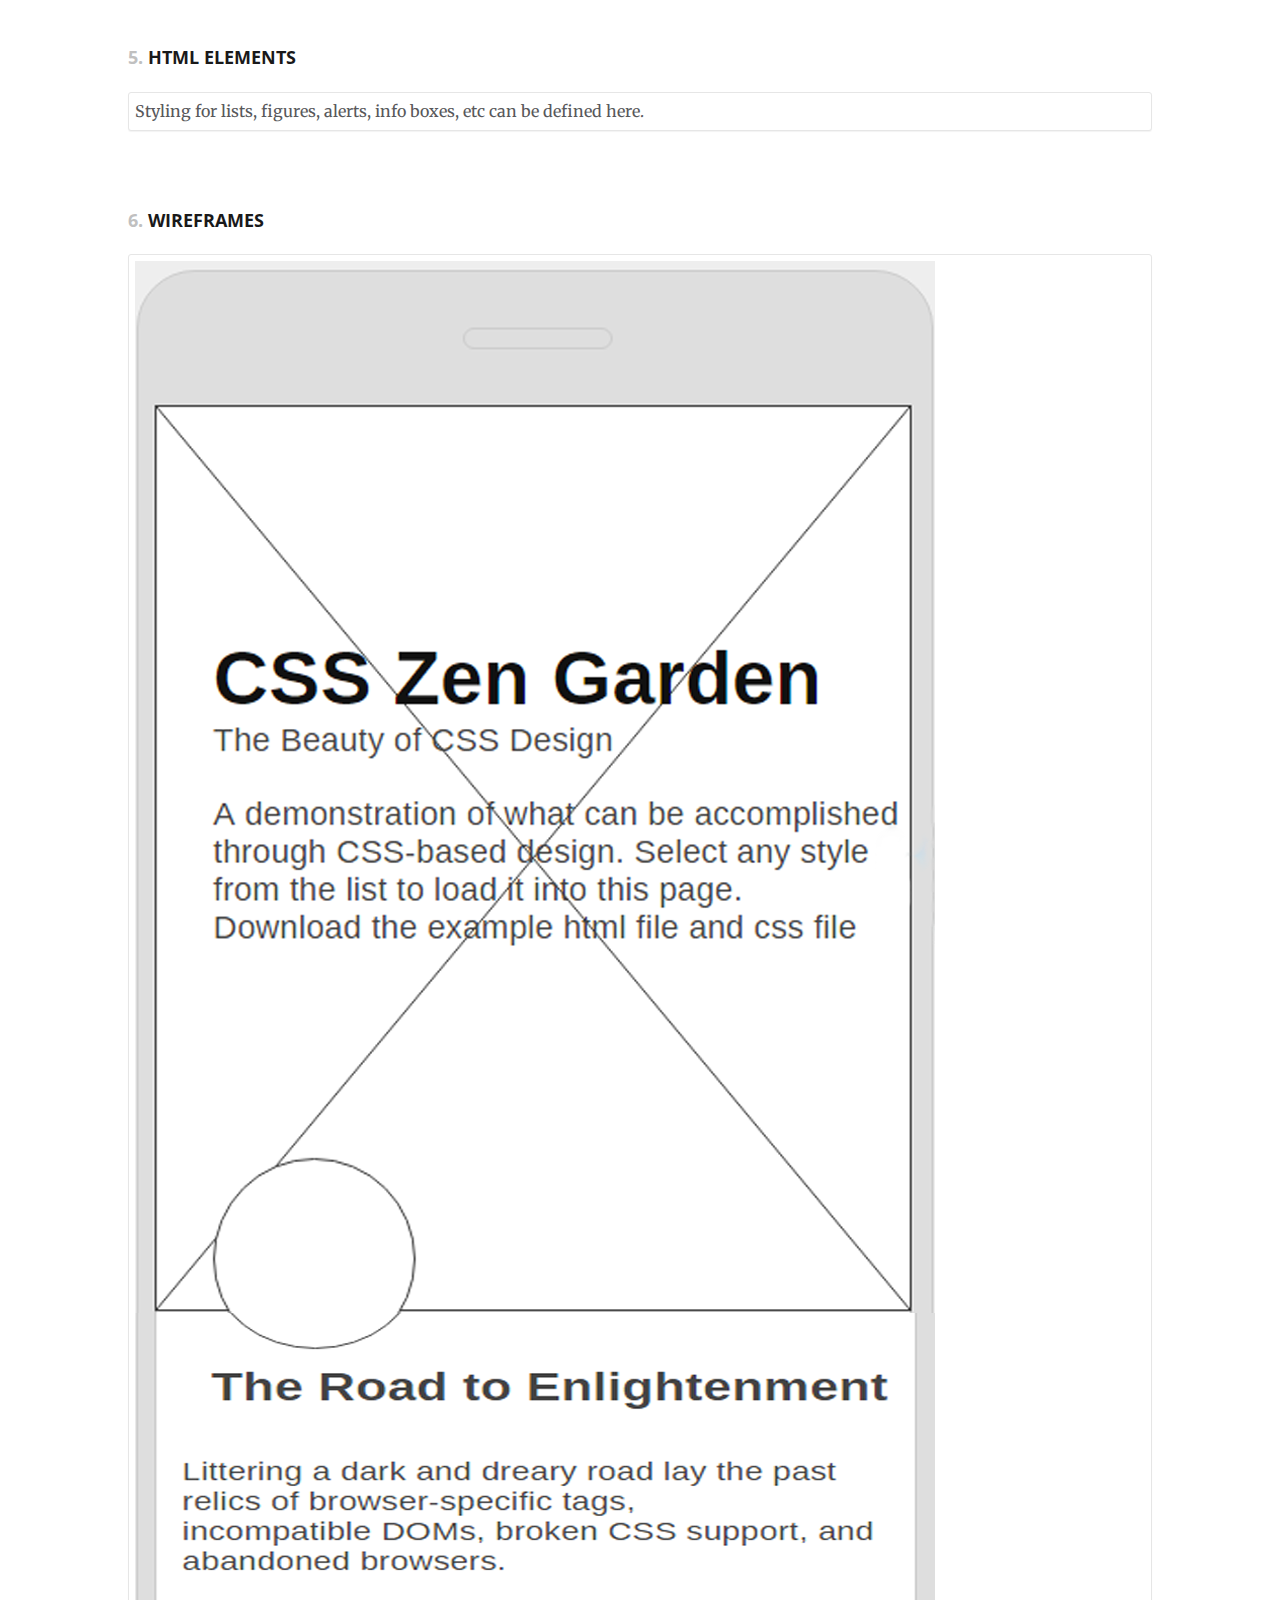
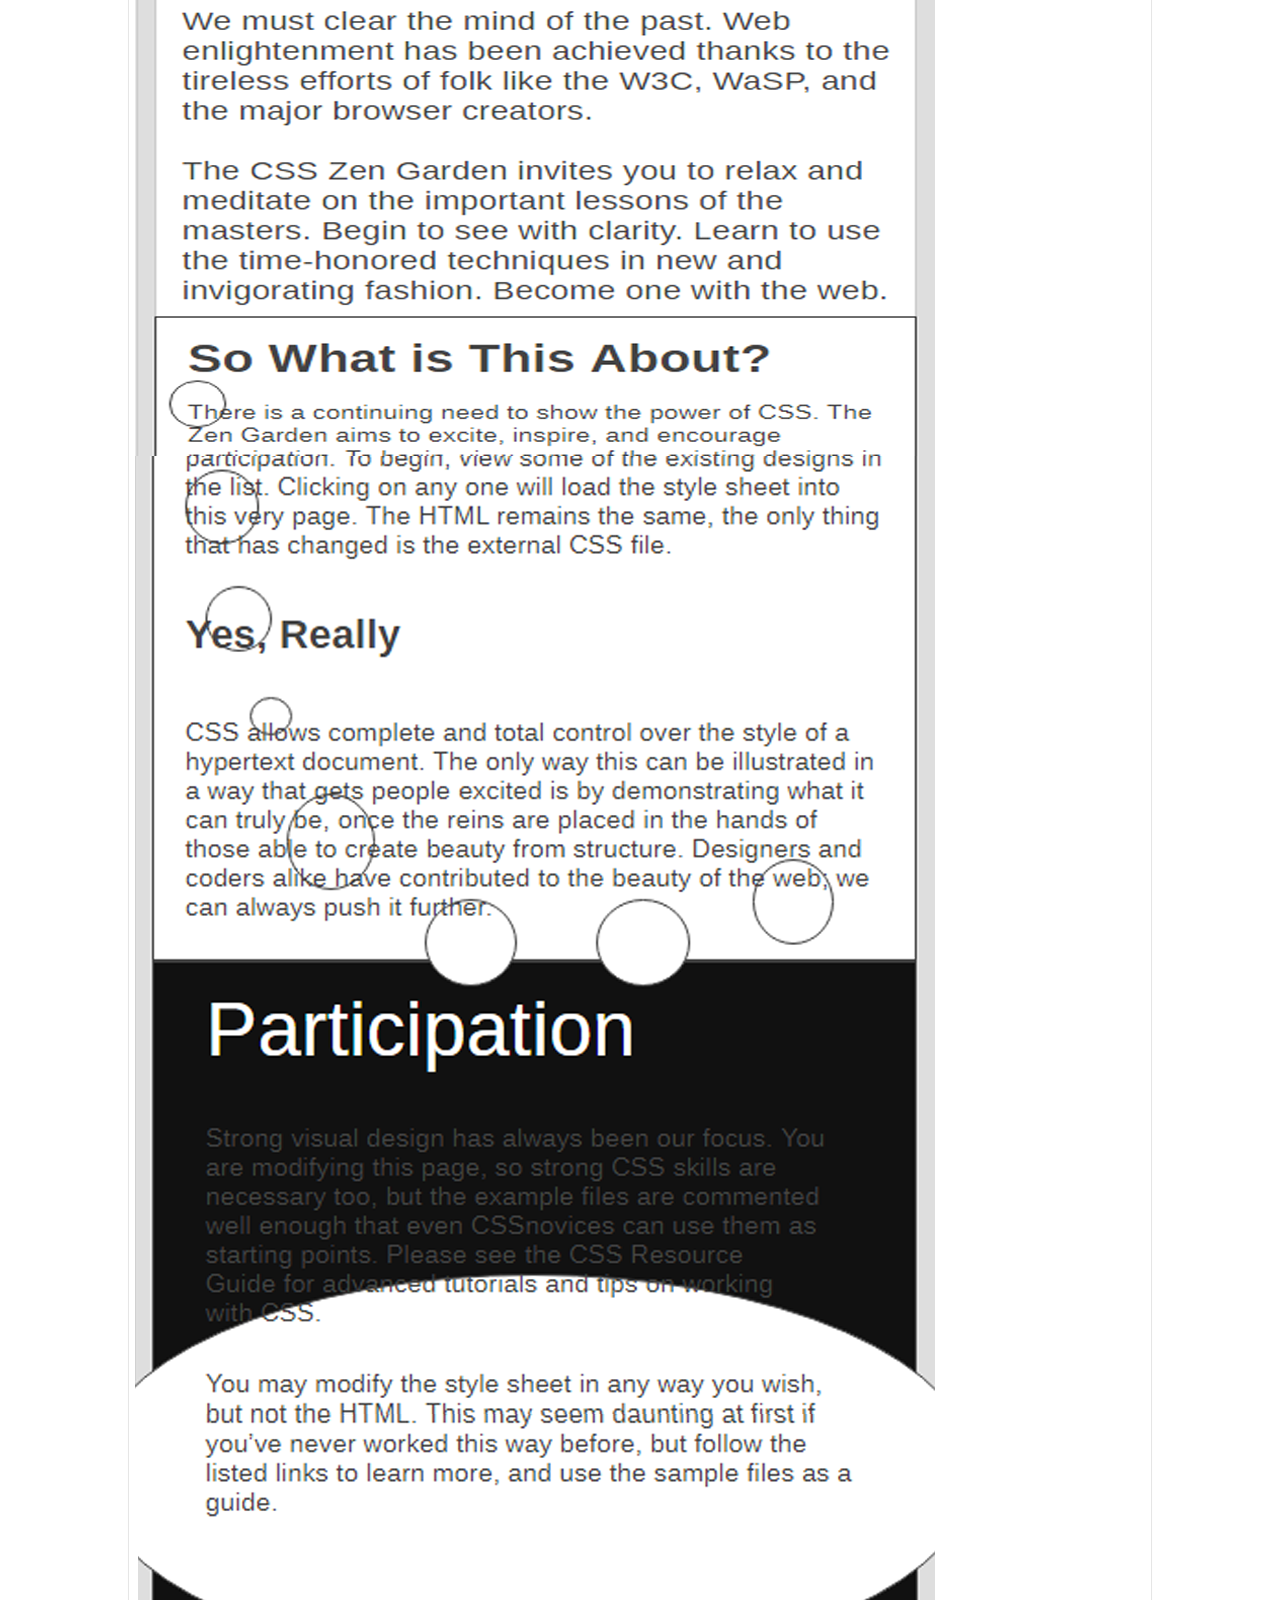
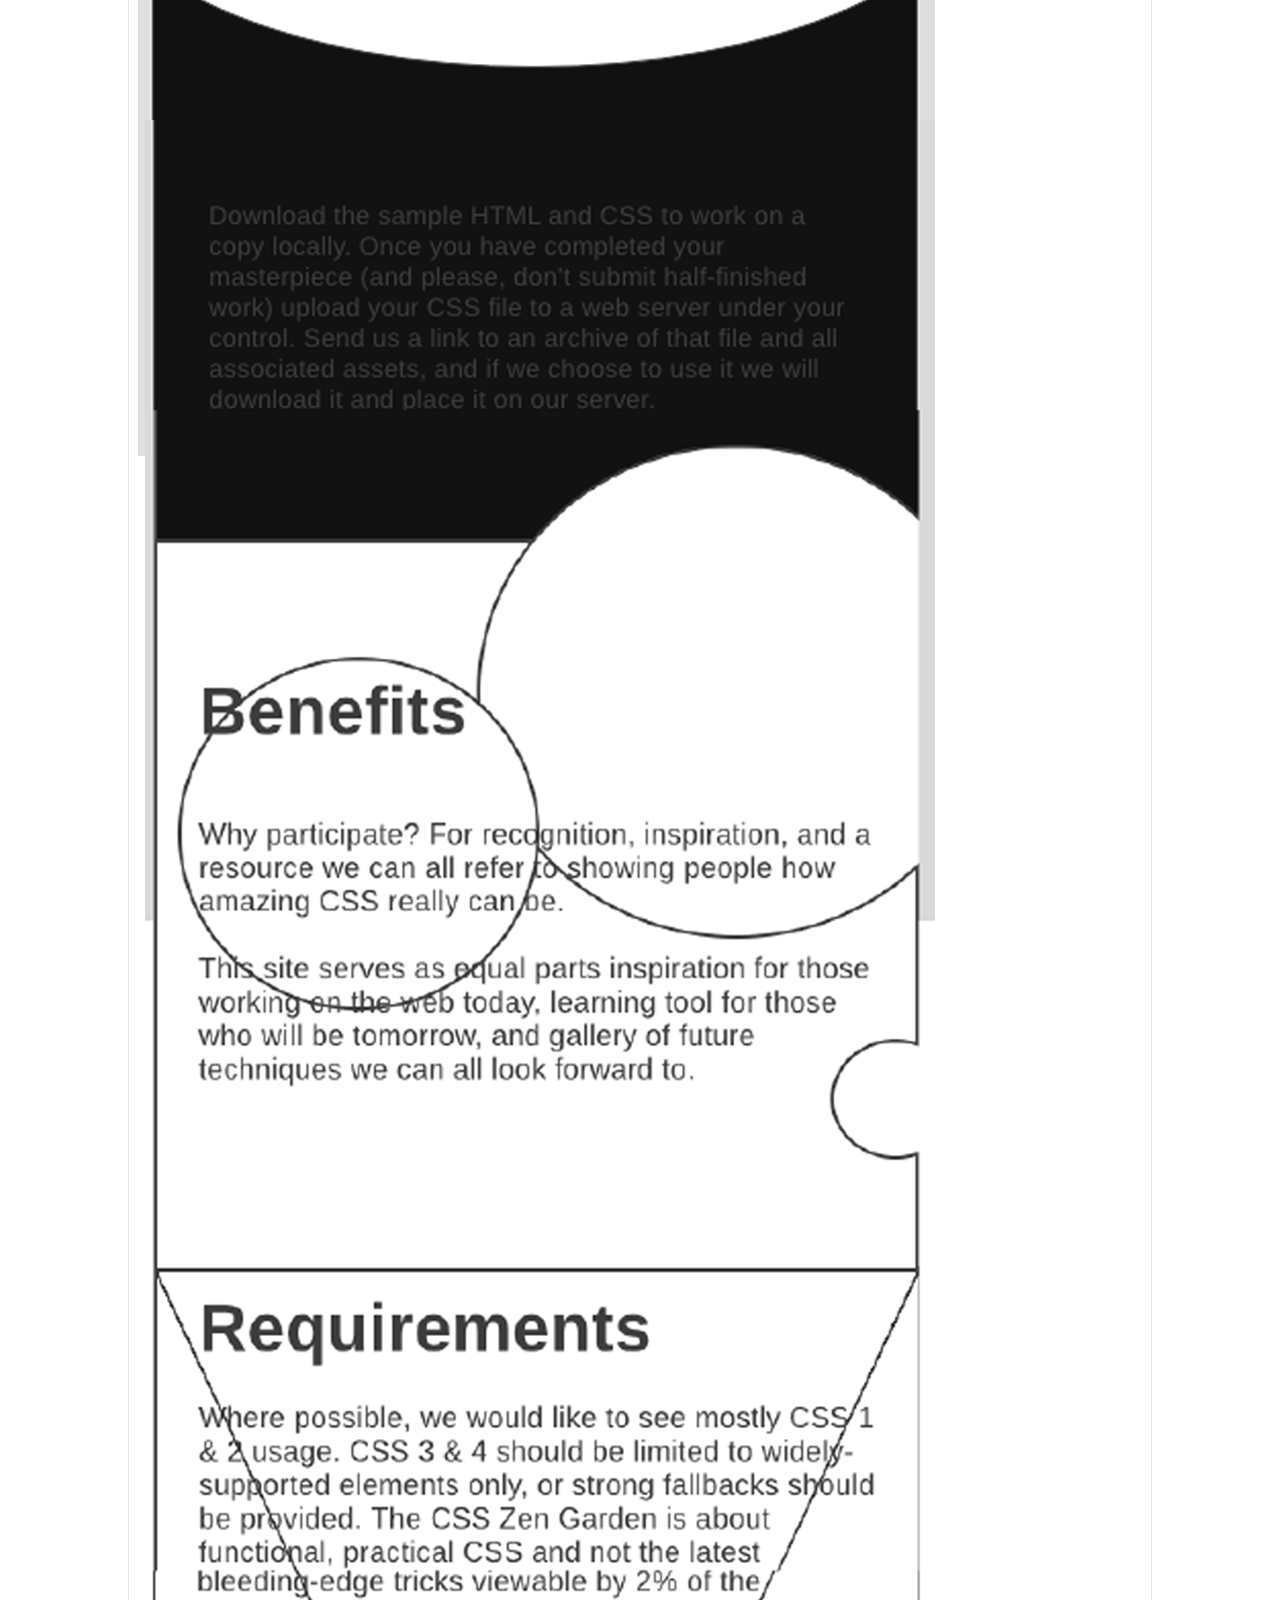
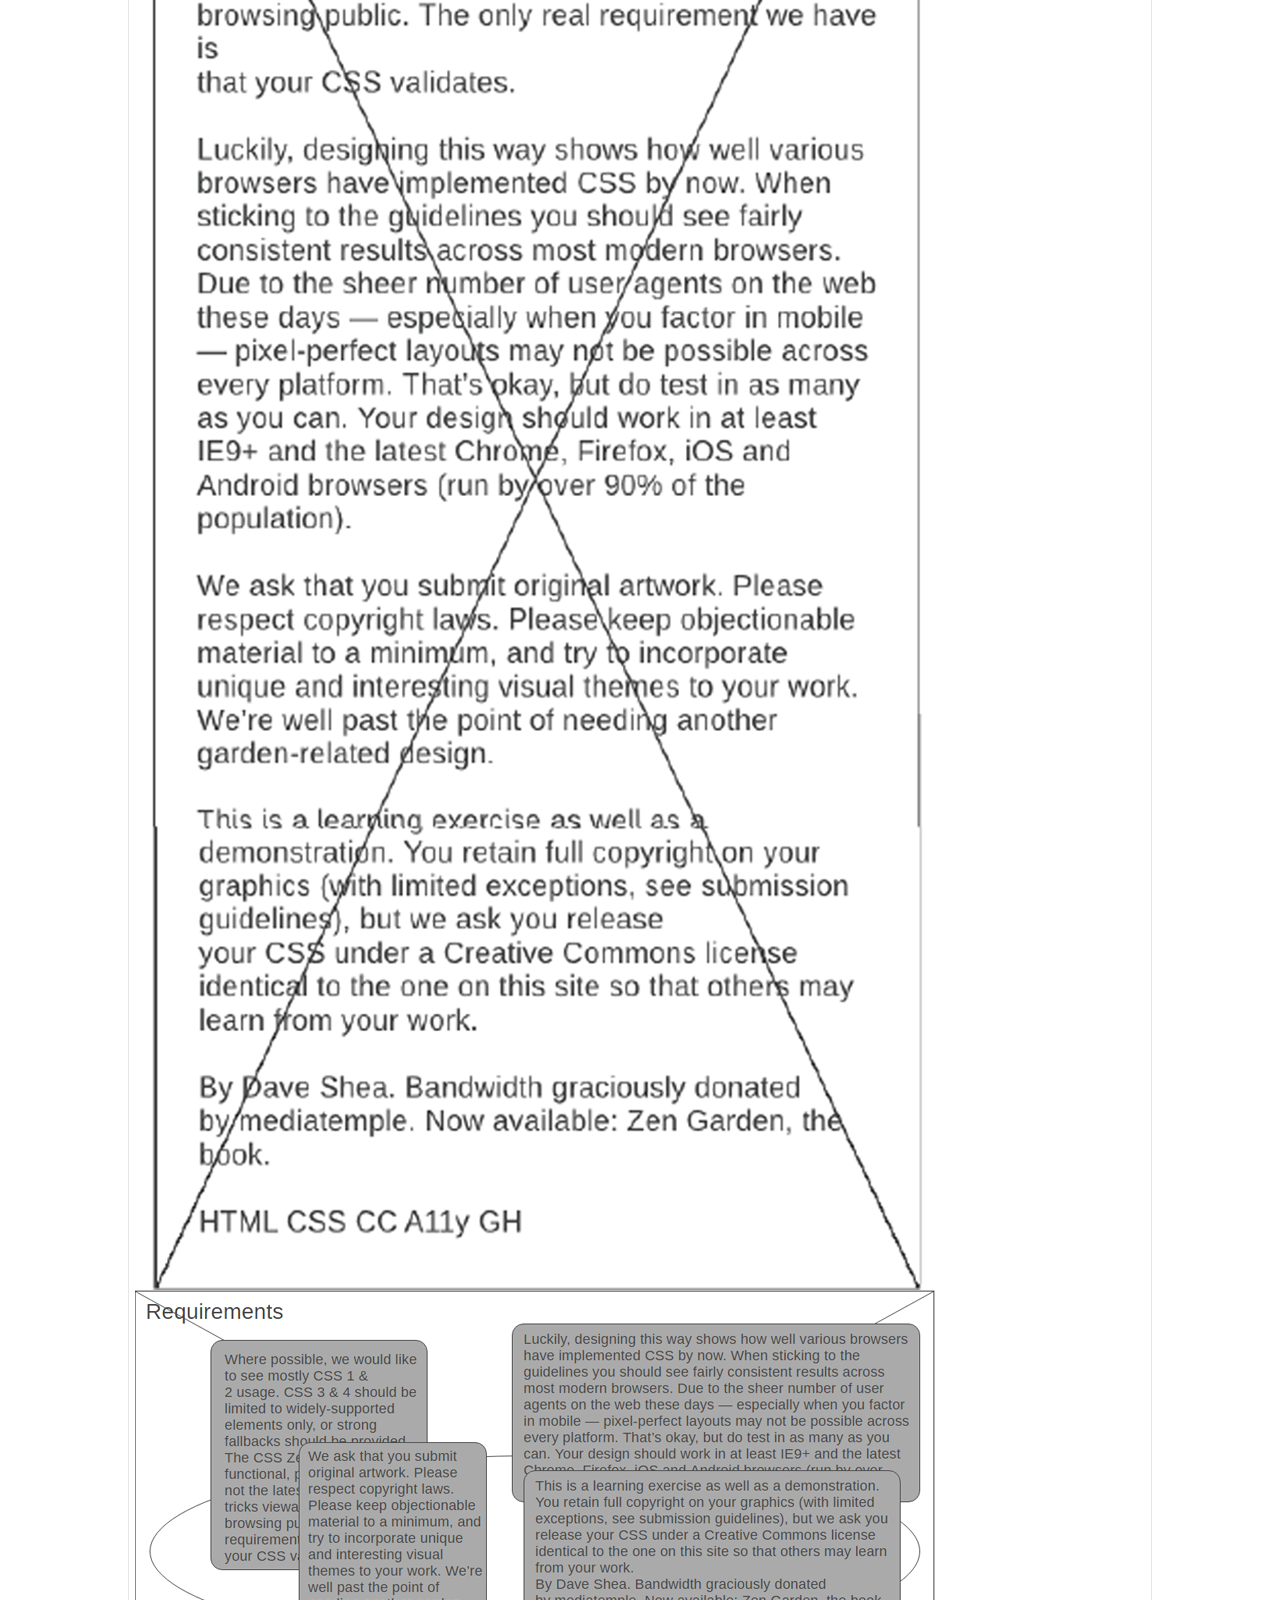
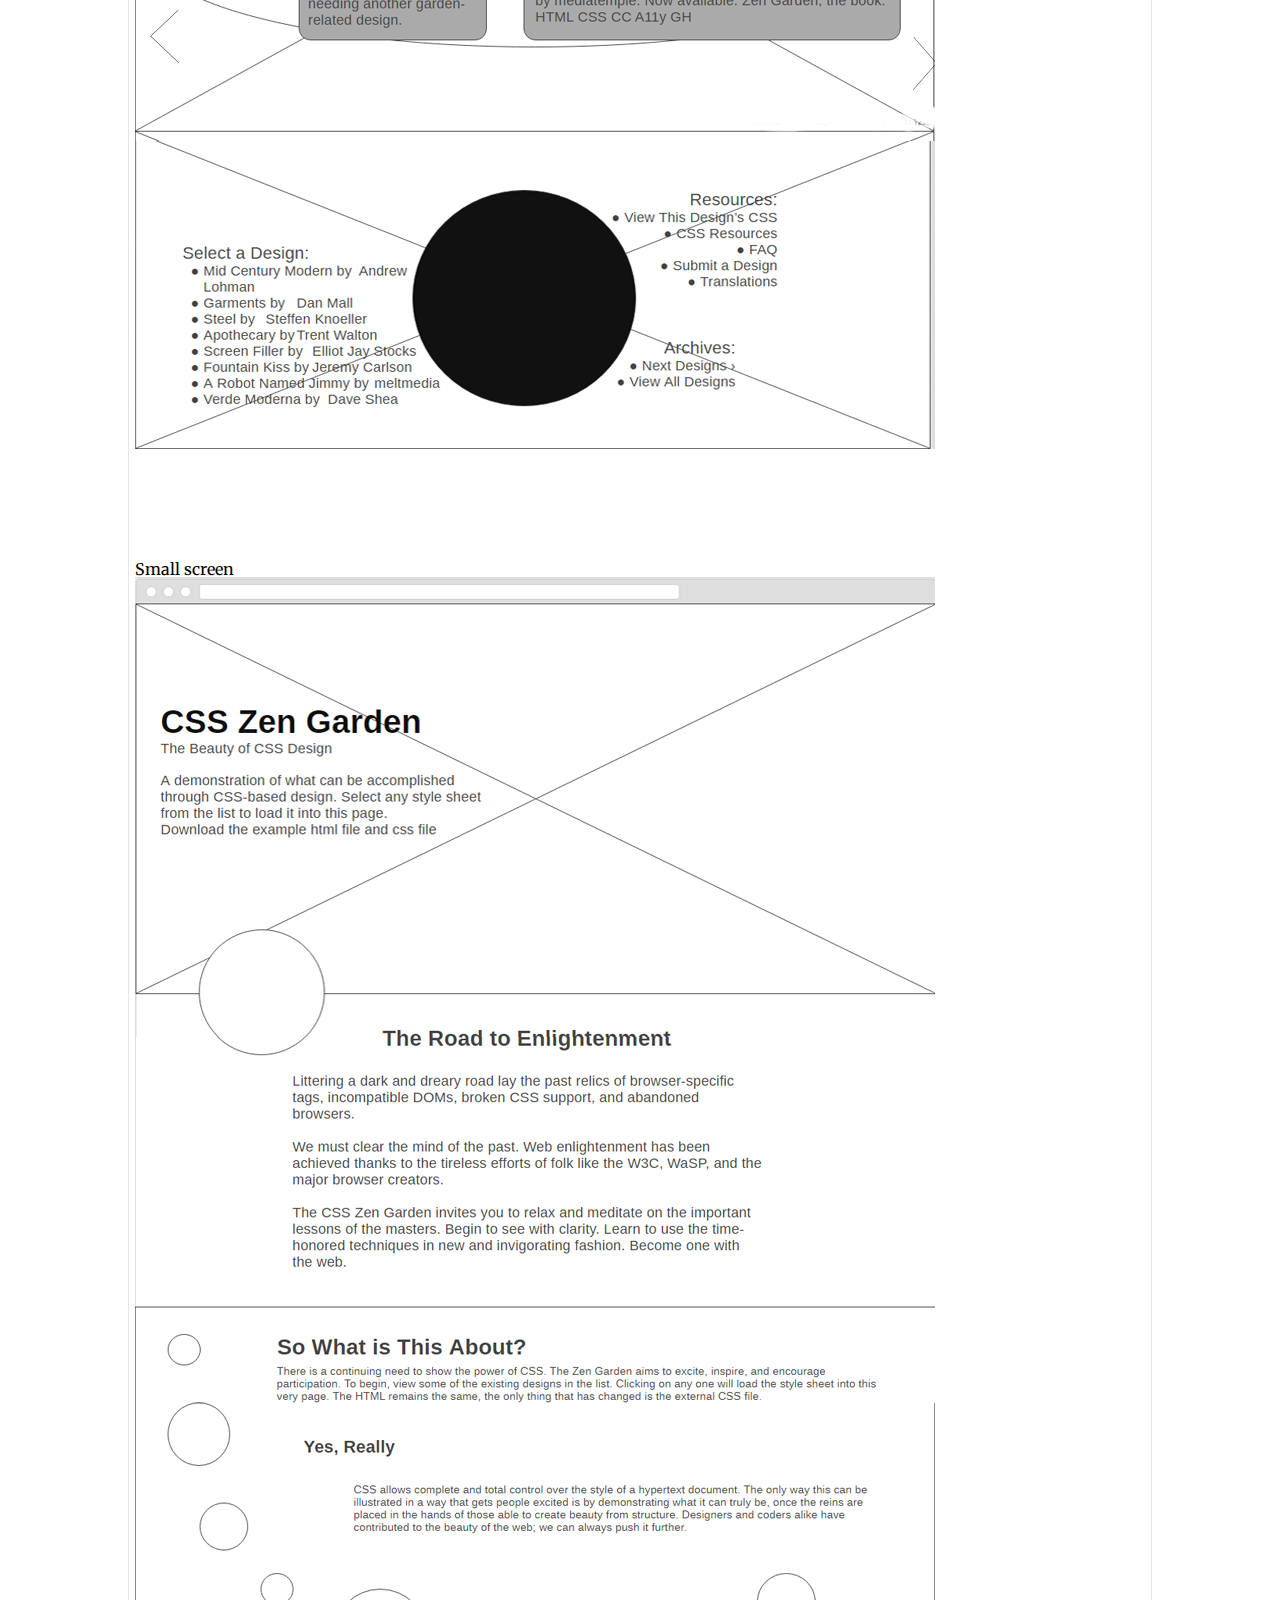
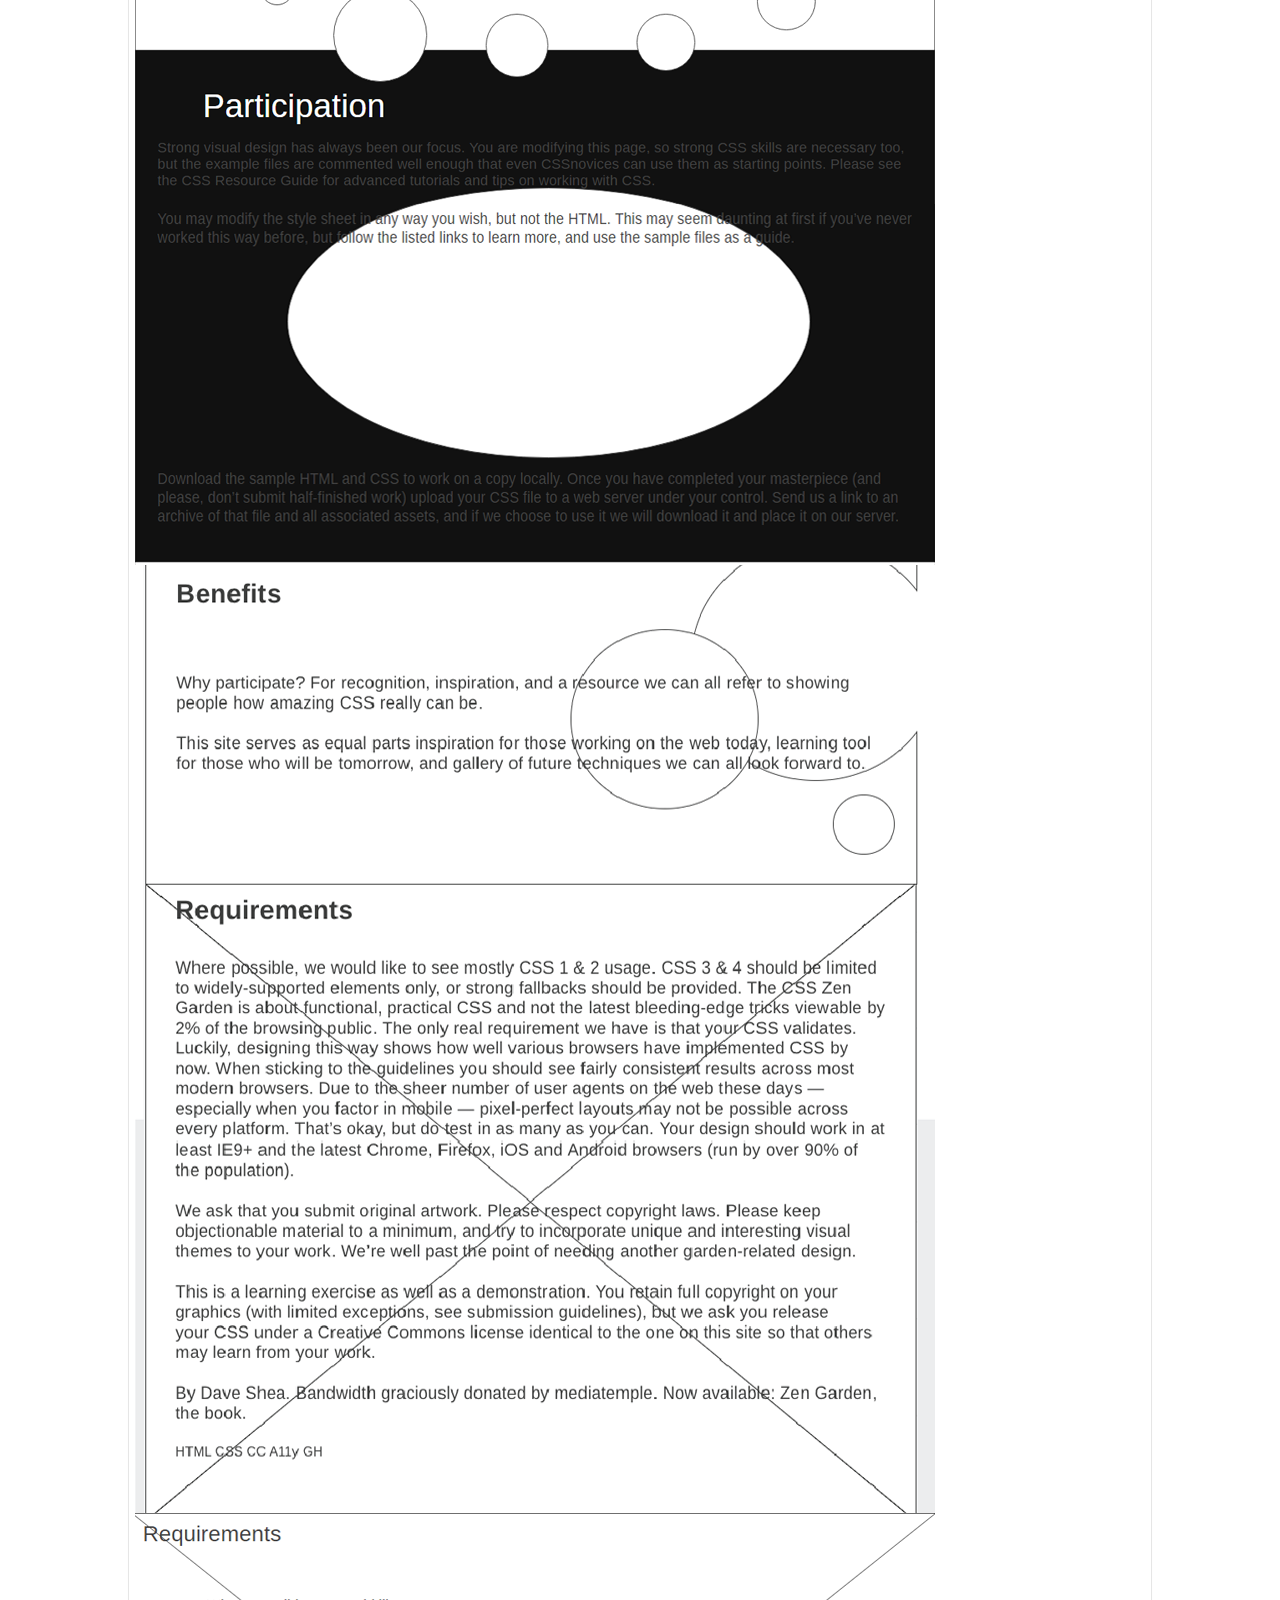
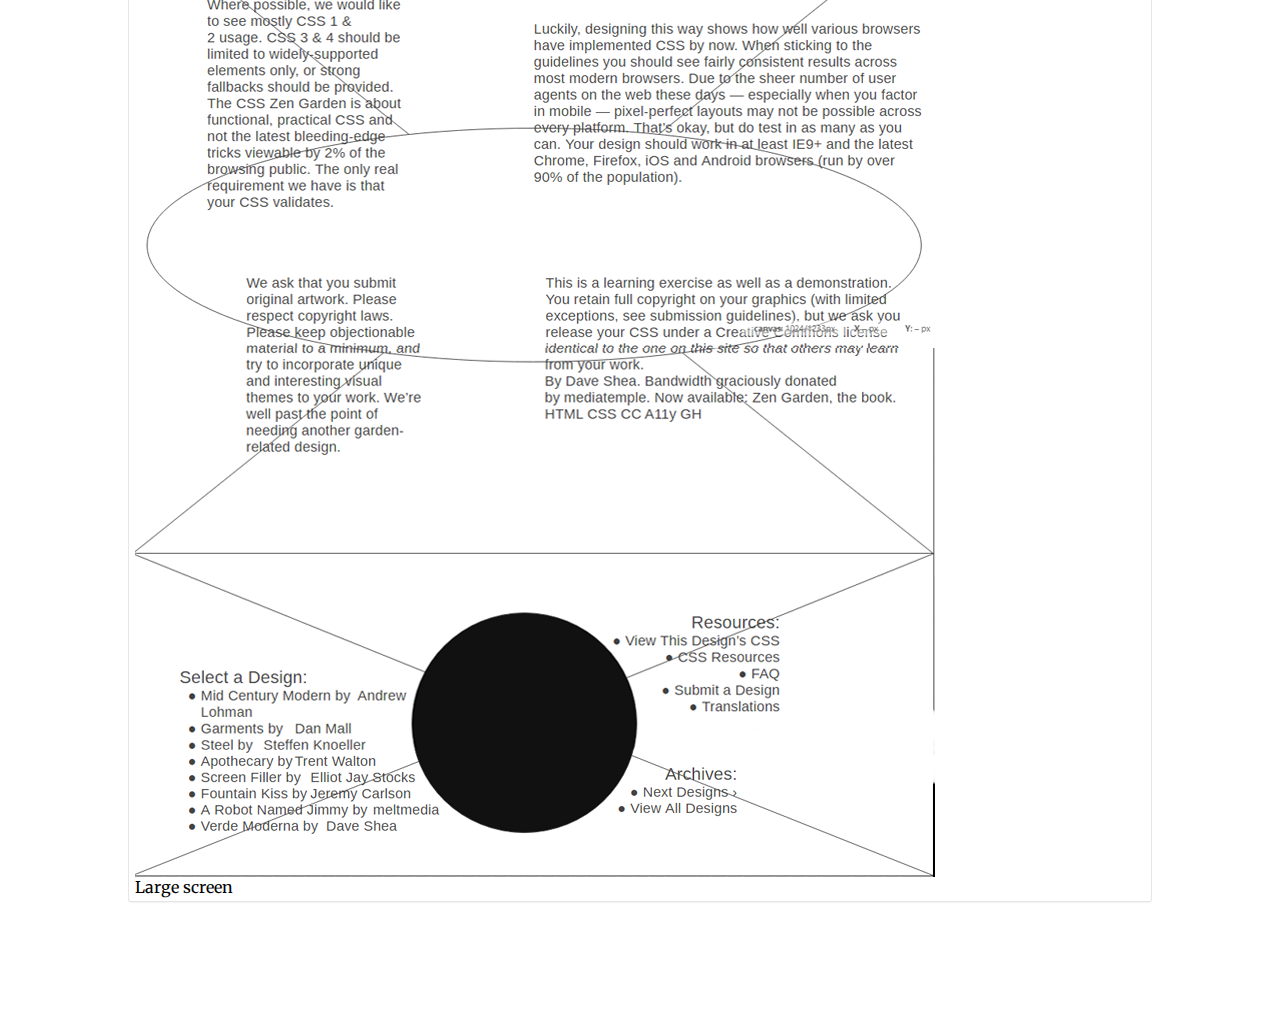
==== commit 4d4b6bef: "Update Purpose/Theme" ====
--- a/style-guide-template/index.html
+++ b/style-guide-template/index.html
@@ -39,7 +39,11 @@
 			<h2>Purpose/Theme</h2>
 
 			<div class="cd-box">
-				<p>Add description of purpose/theme here.</p>
+				<p>For our CSS Zen Garden, we want to have a space theme throughout
+					the site! We are including several elements and SVG or images
+					to help us with this theme. The main purpose of this project,
+					is to make sure any design changes made are to the CSS not HTML.
+				    We are working on a team to ge this done!</p>
 			</div>
 		</section>
 		
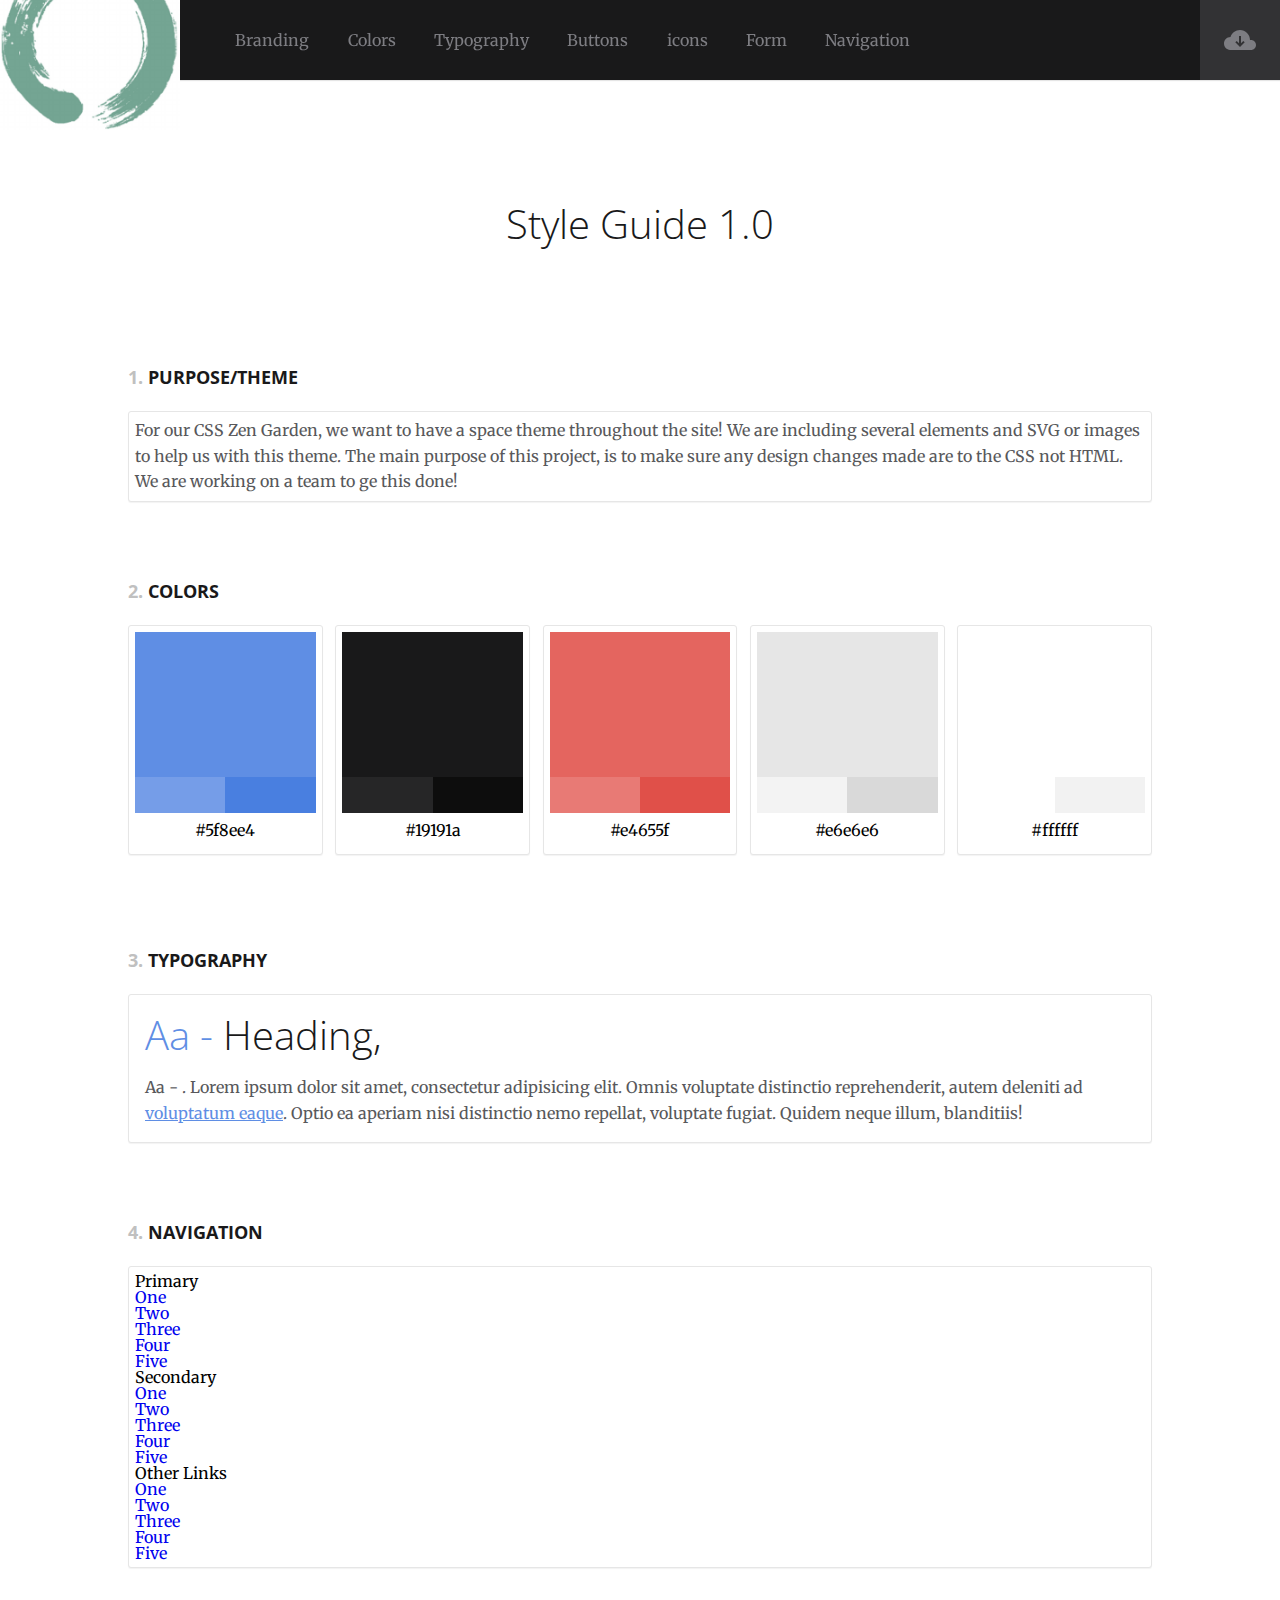
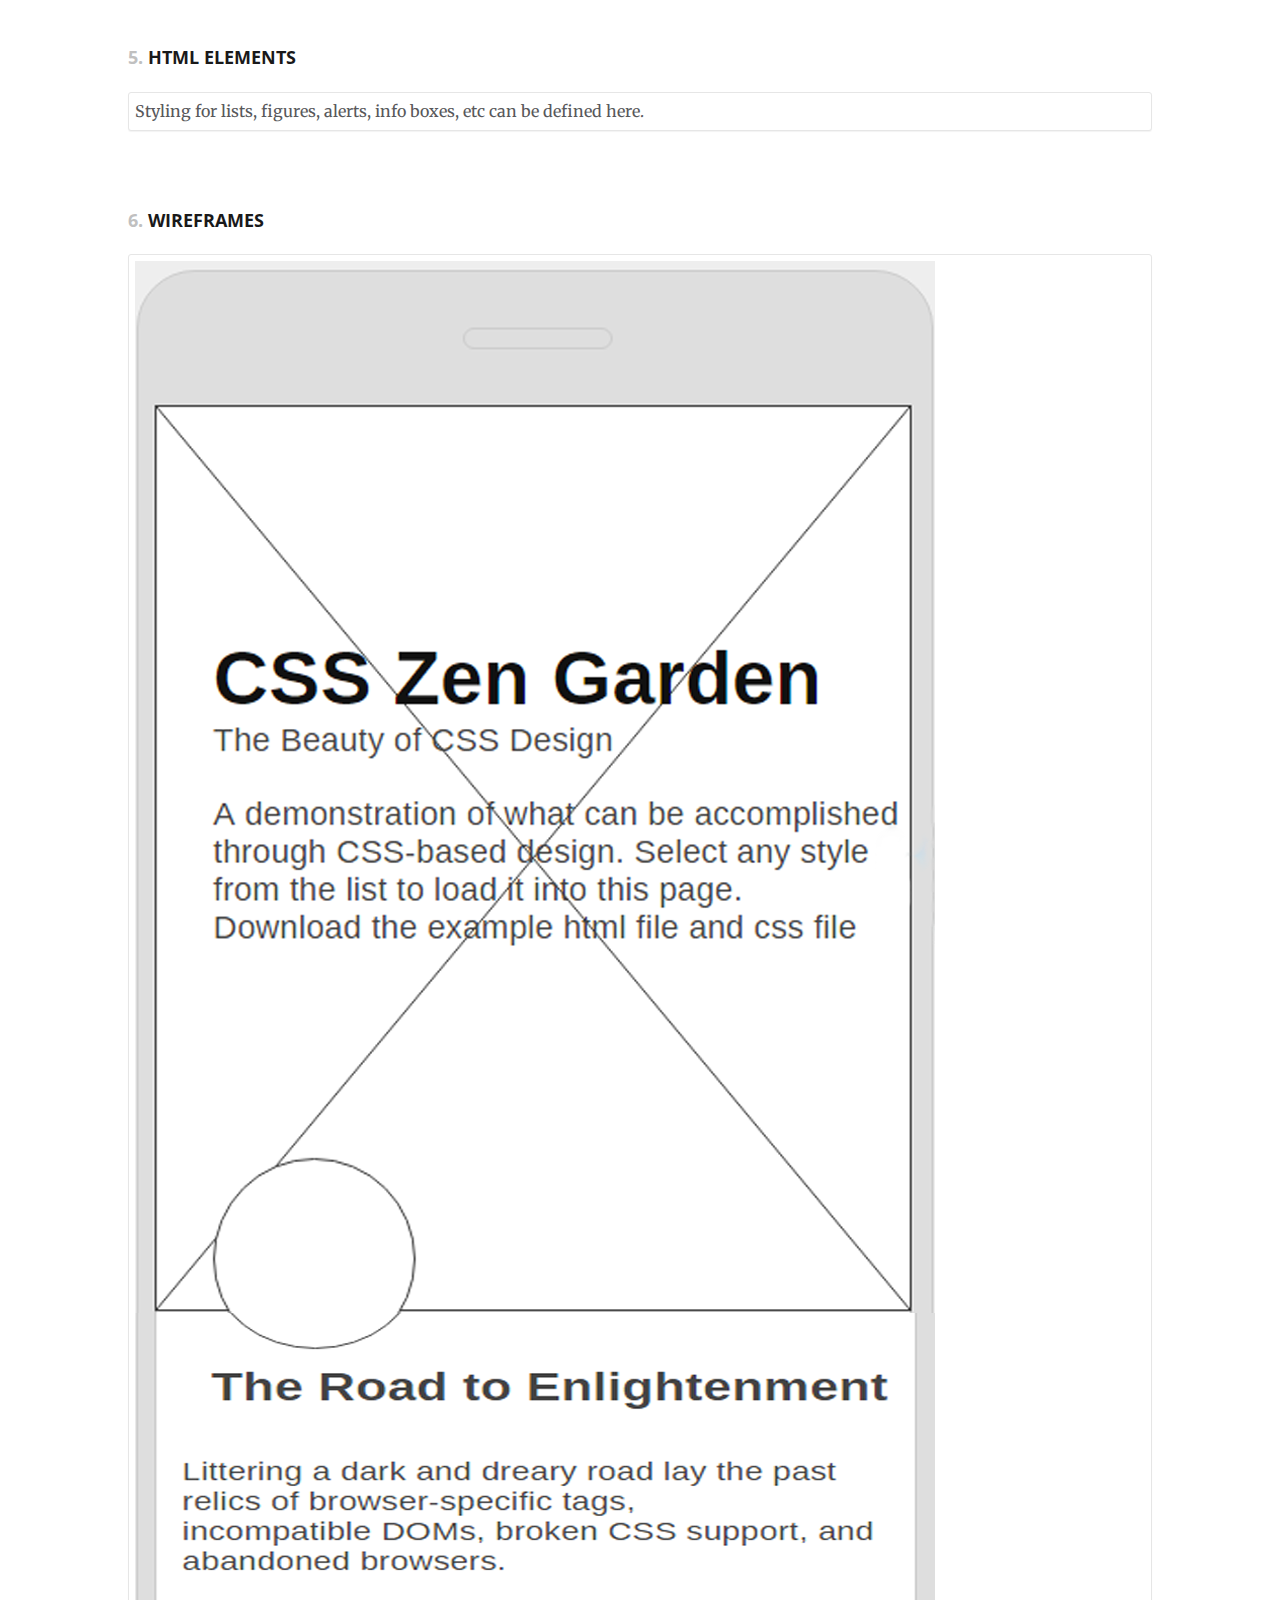
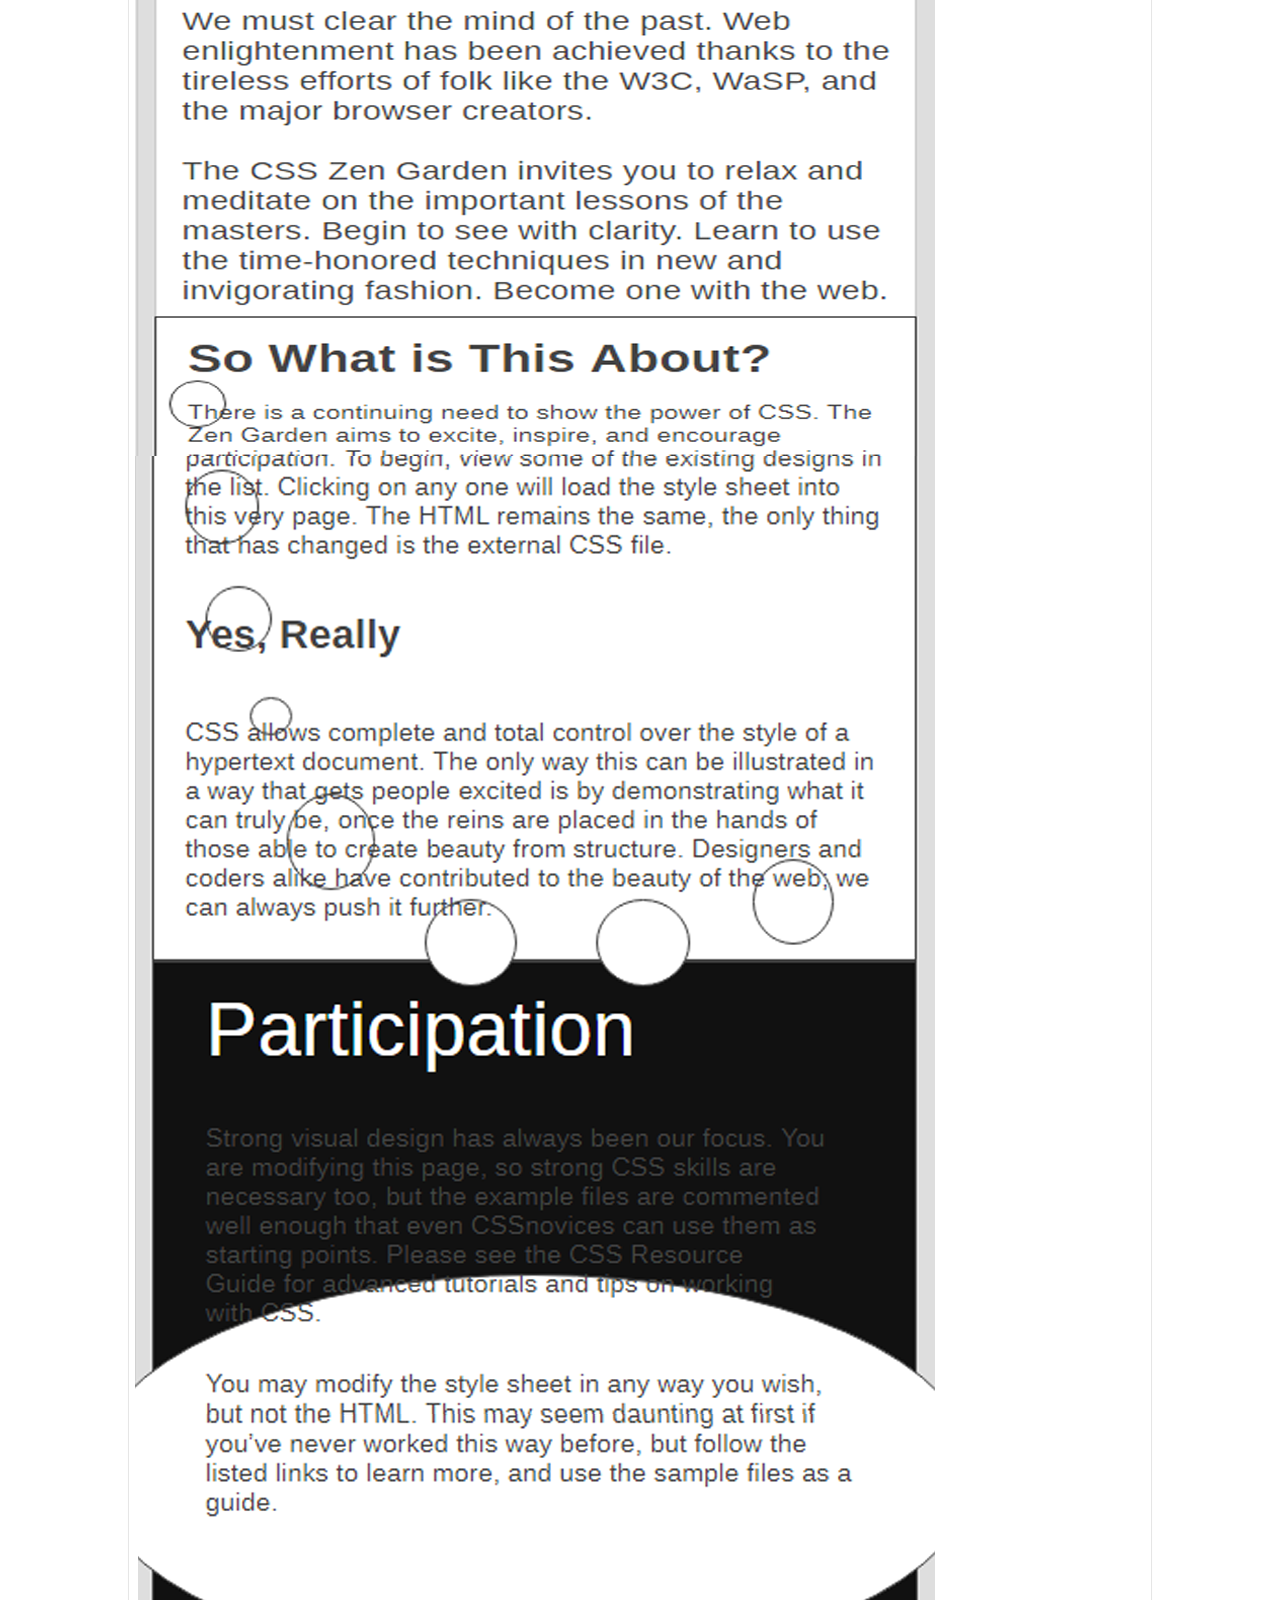
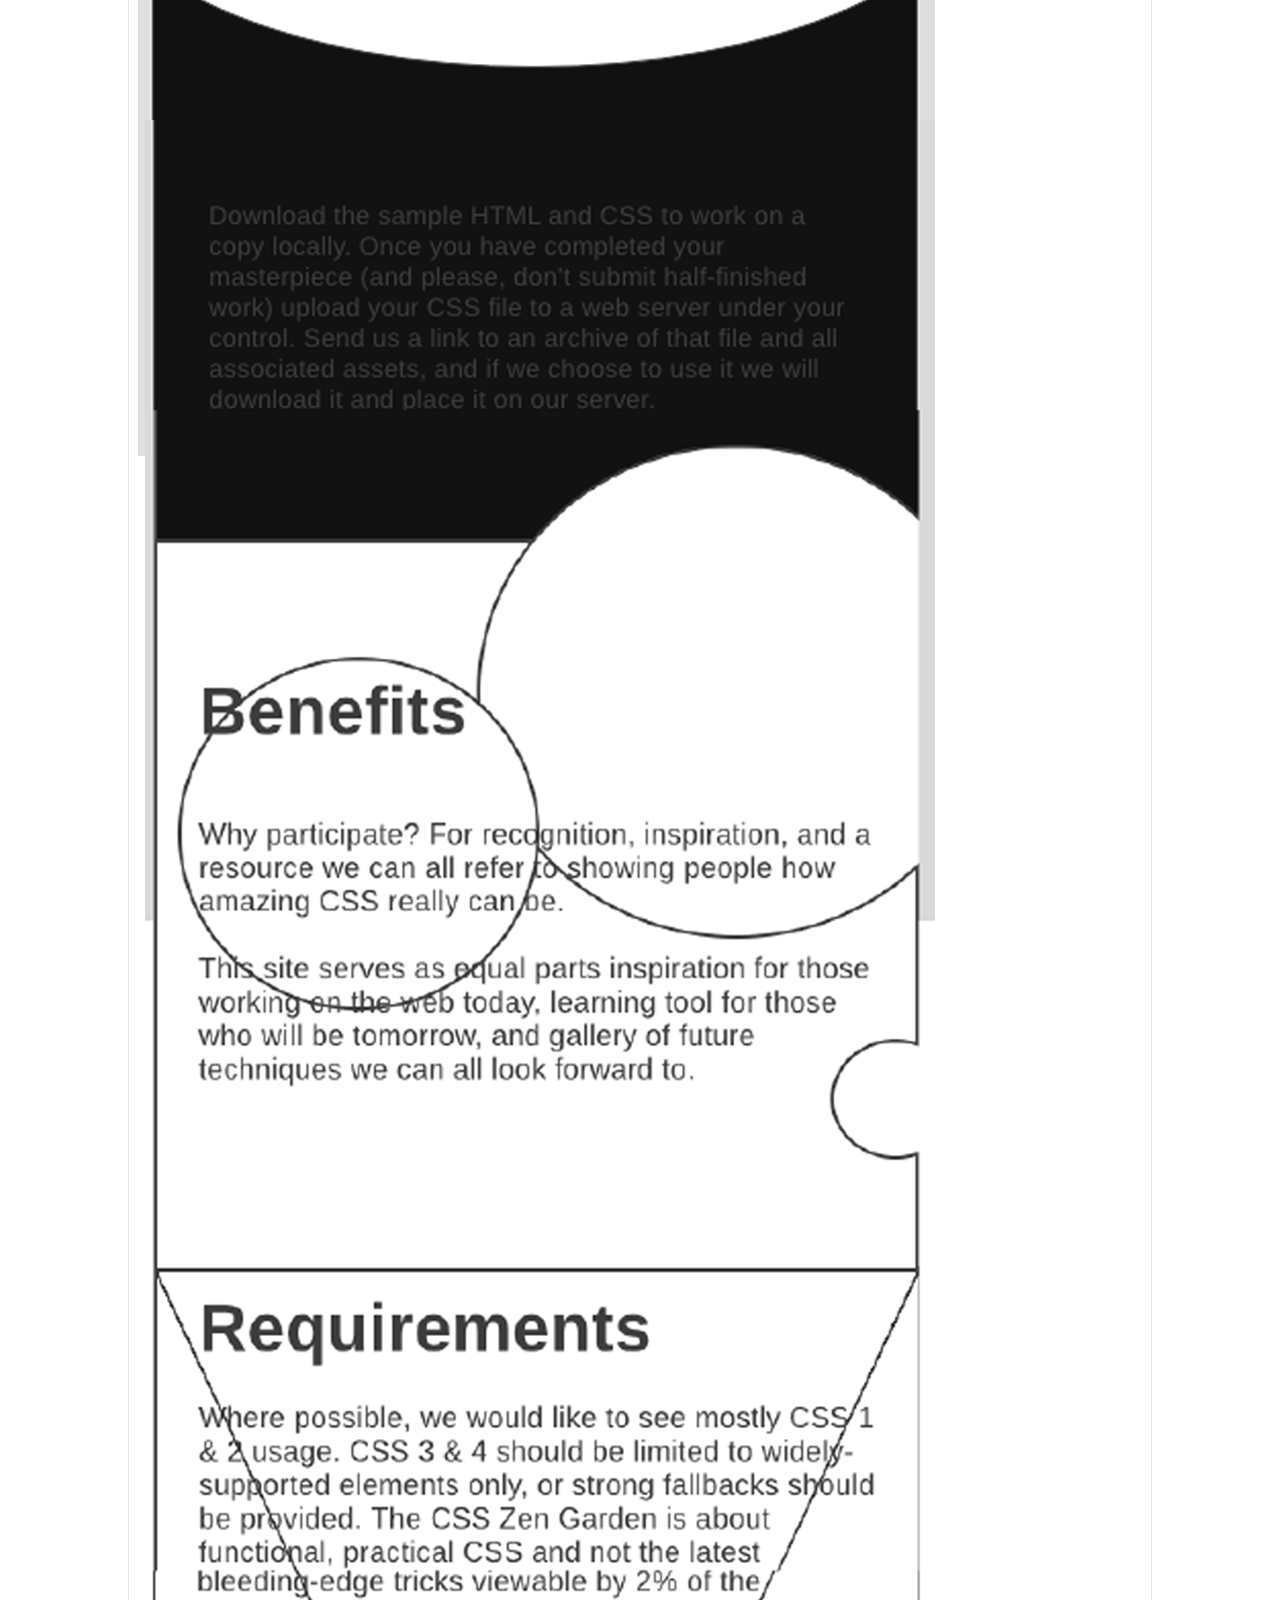
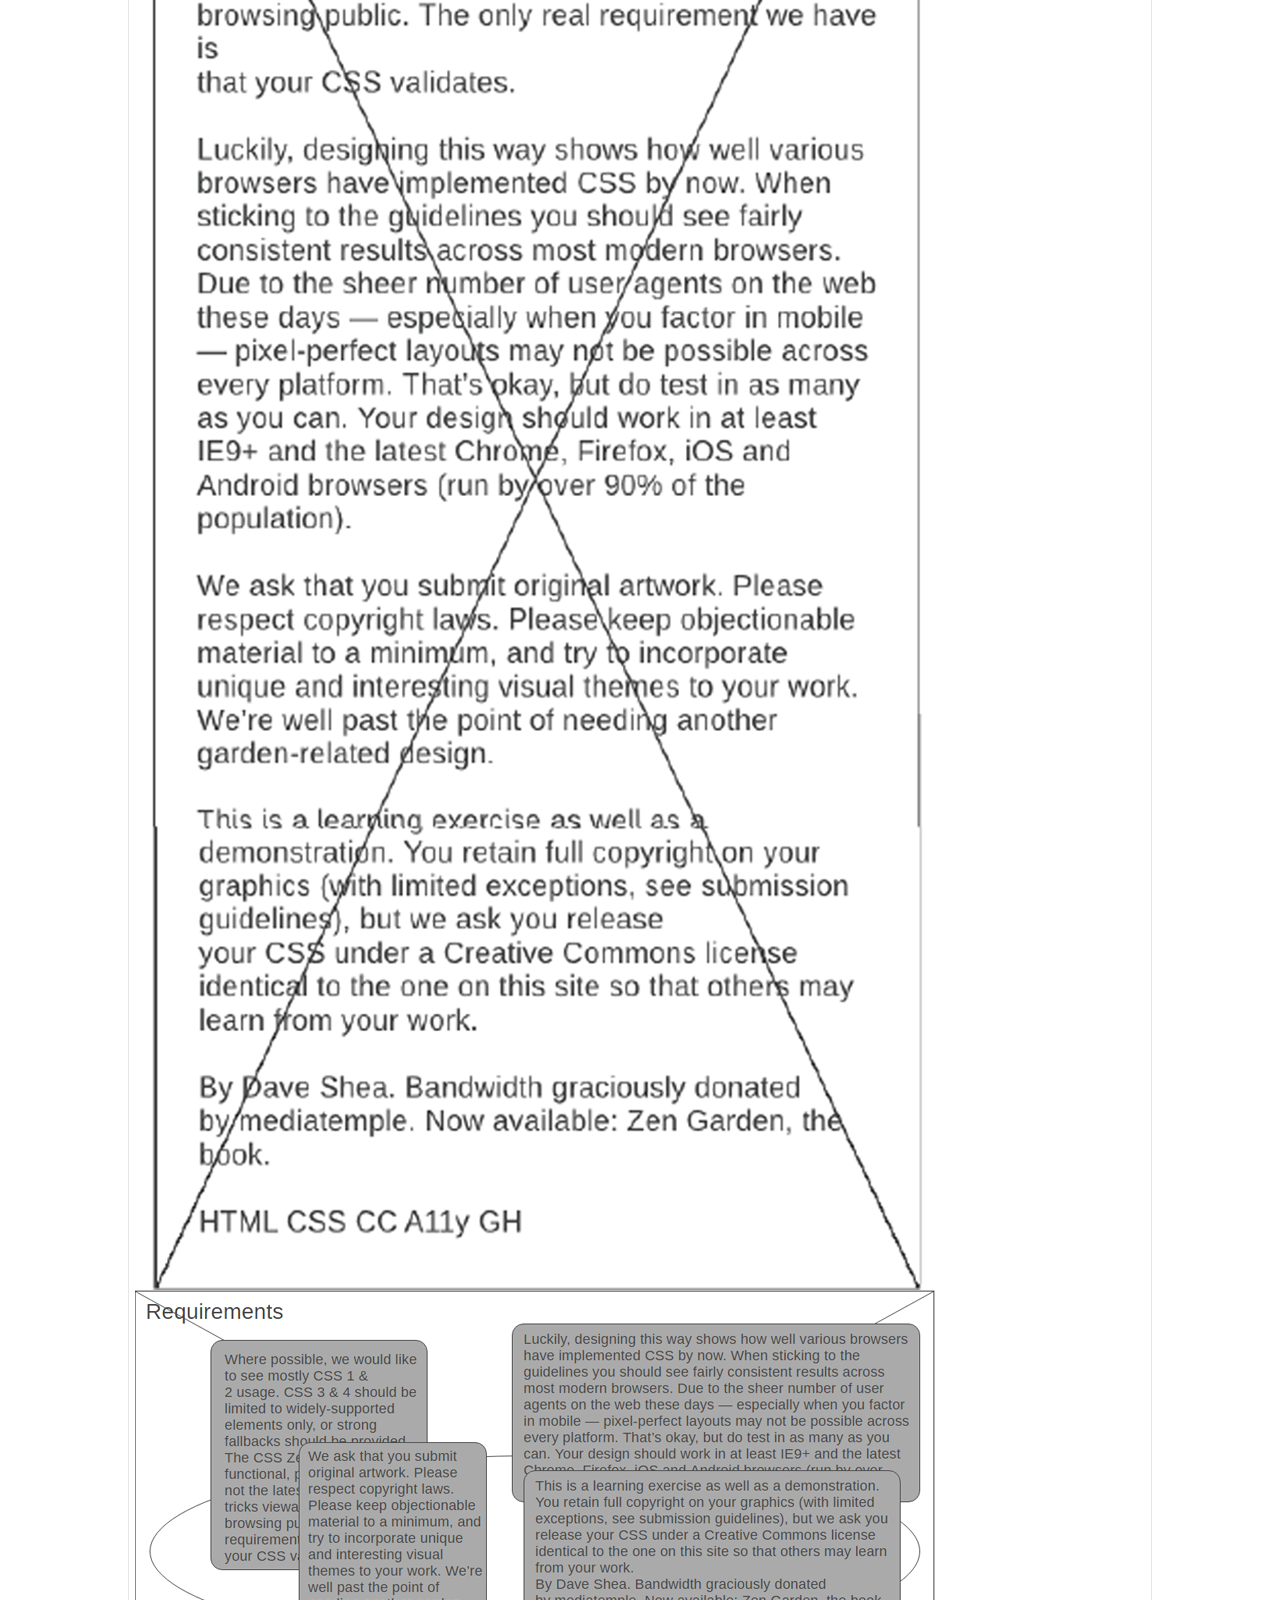
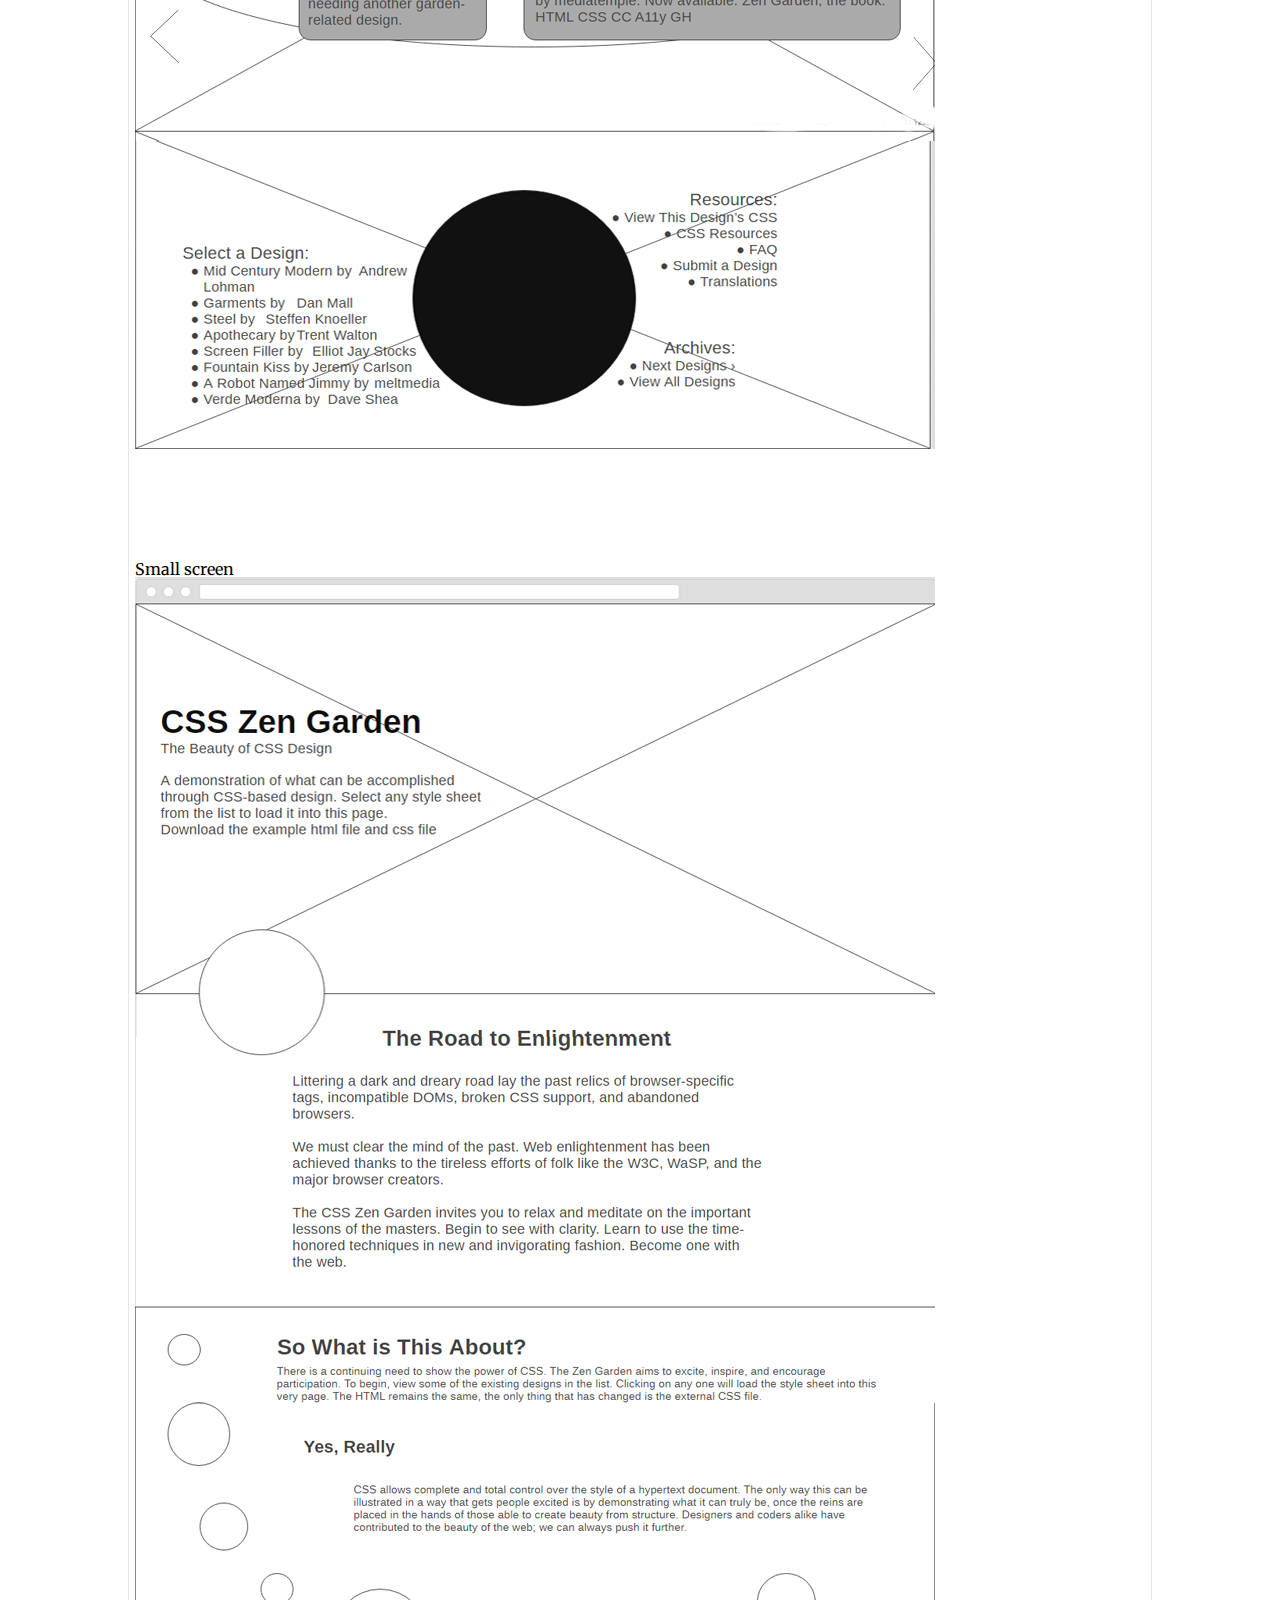
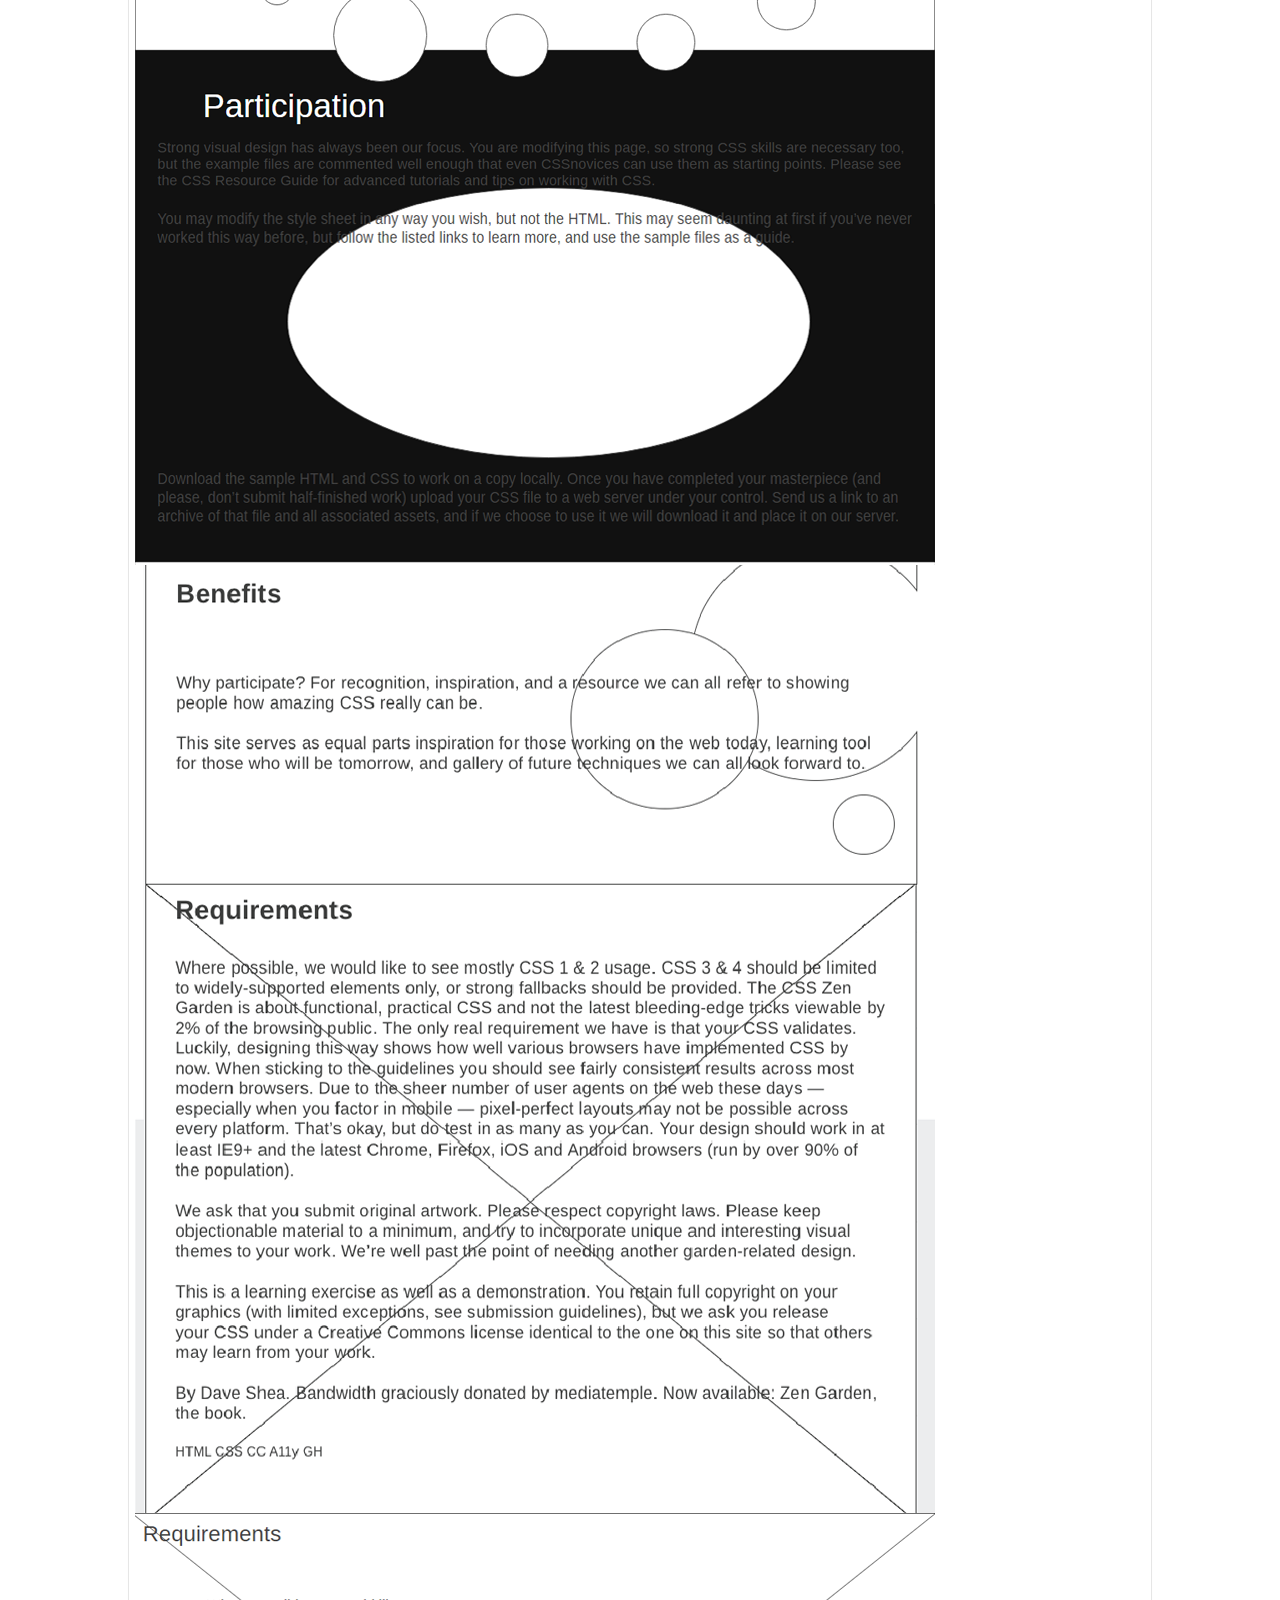
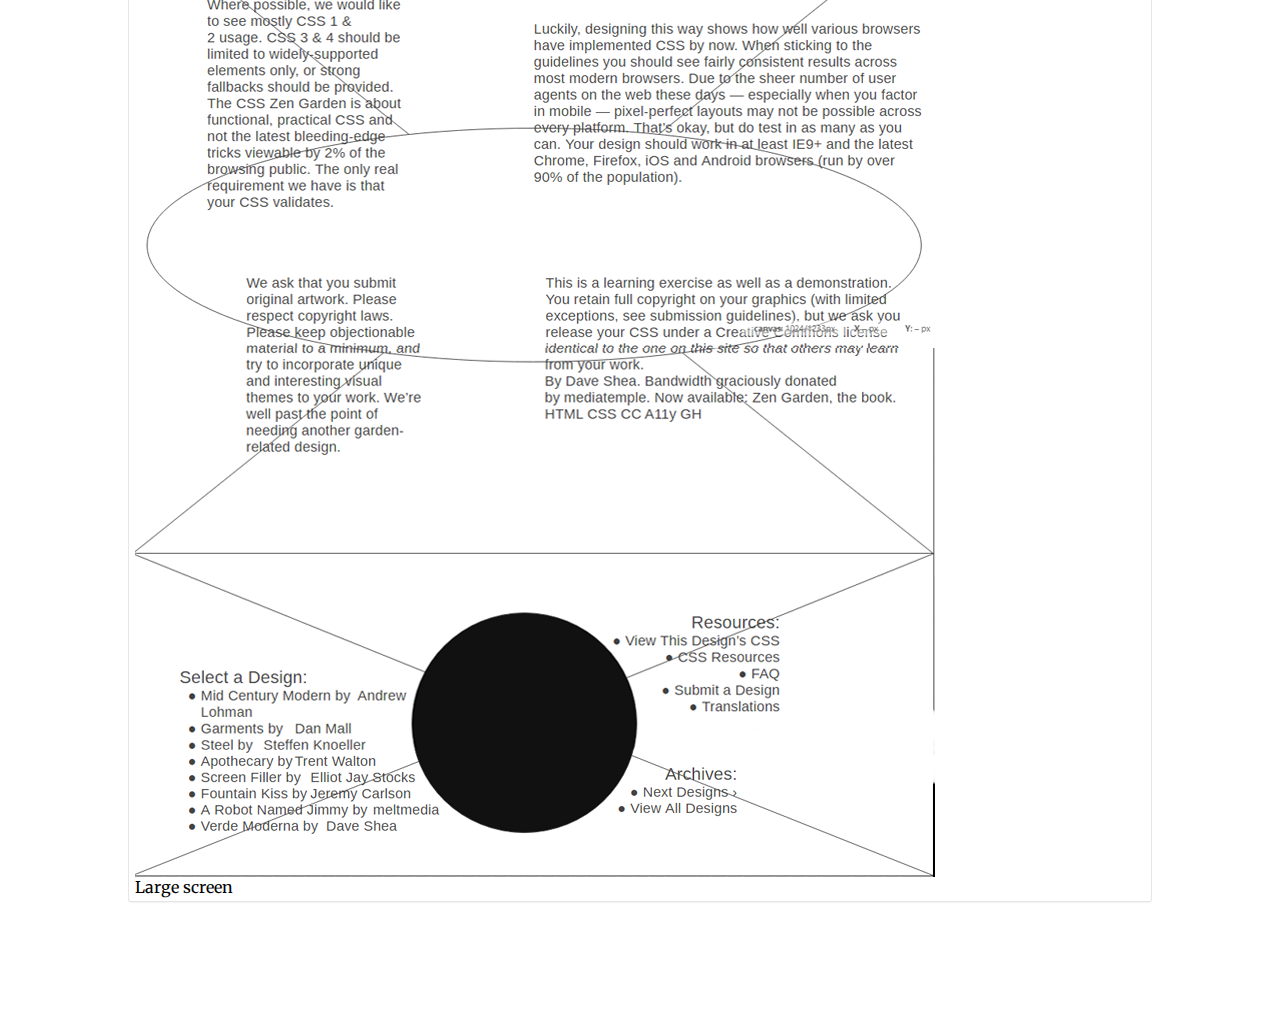
==== commit b0d62120: "Add Logo for CSS Zen Garden" ====
--- a/style-guide-template/index.html
+++ b/style-guide-template/index.html
@@ -14,7 +14,7 @@
 </head>
 <body>
 	<header>
-		<div class="cd-logo"><img src="assets/logo.svg" alt="Logo"></div>
+		<div class="cd-logo"><img src="assets/csszenlogo.png" alt="Logo"></div>
 
 		<nav>
 			<ul class="cd-main-nav">
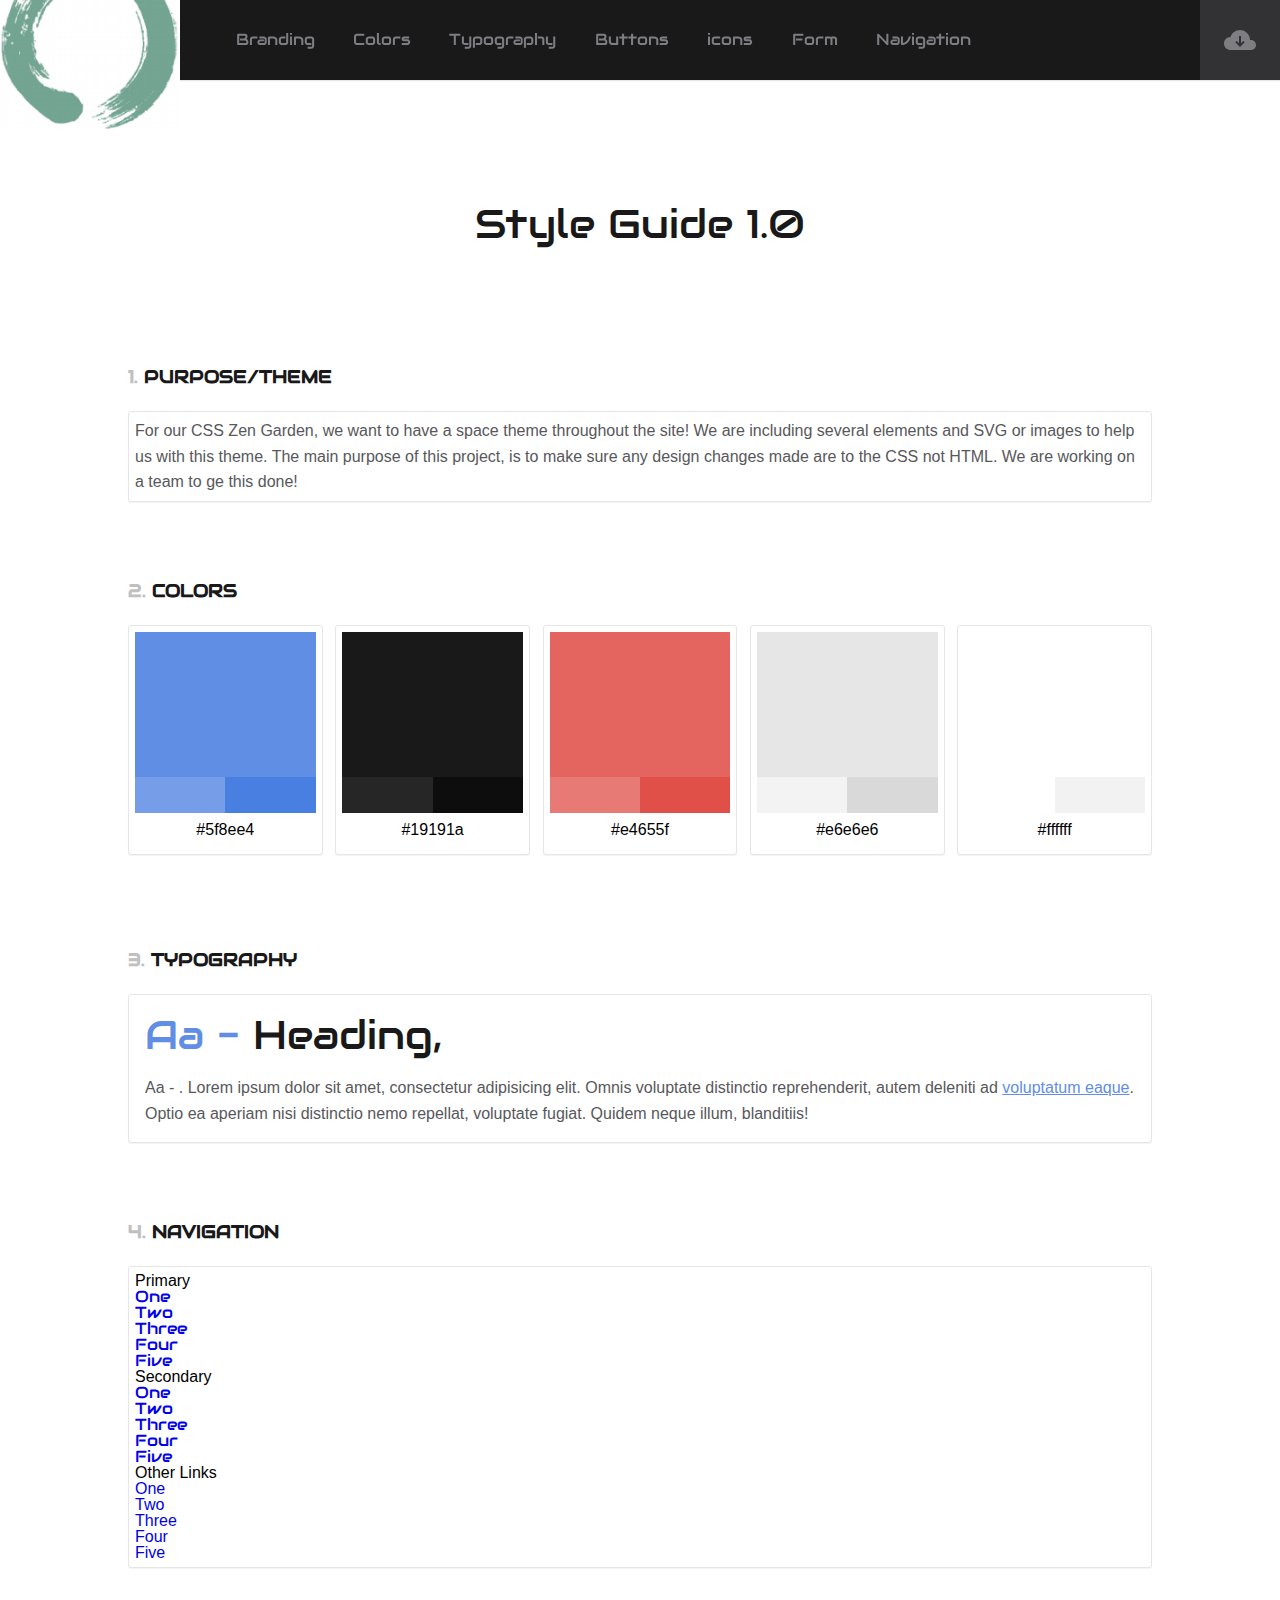
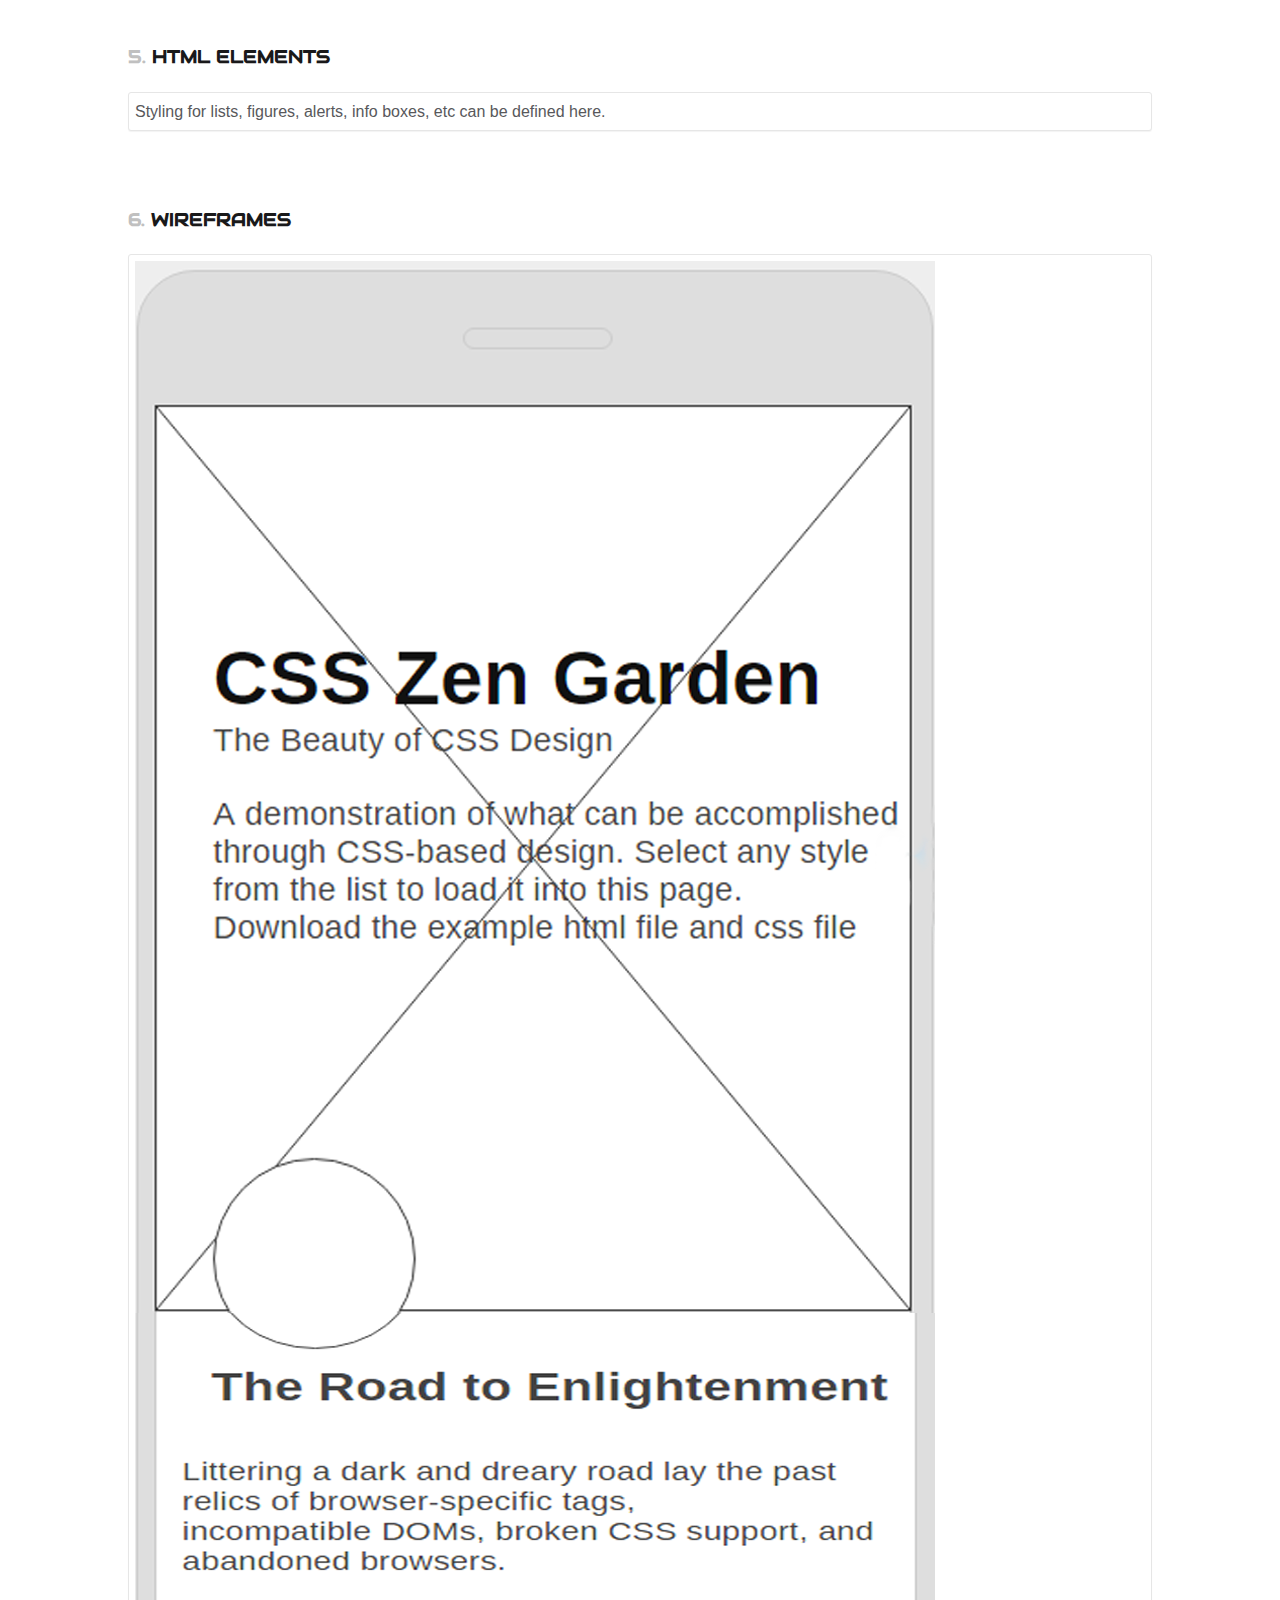
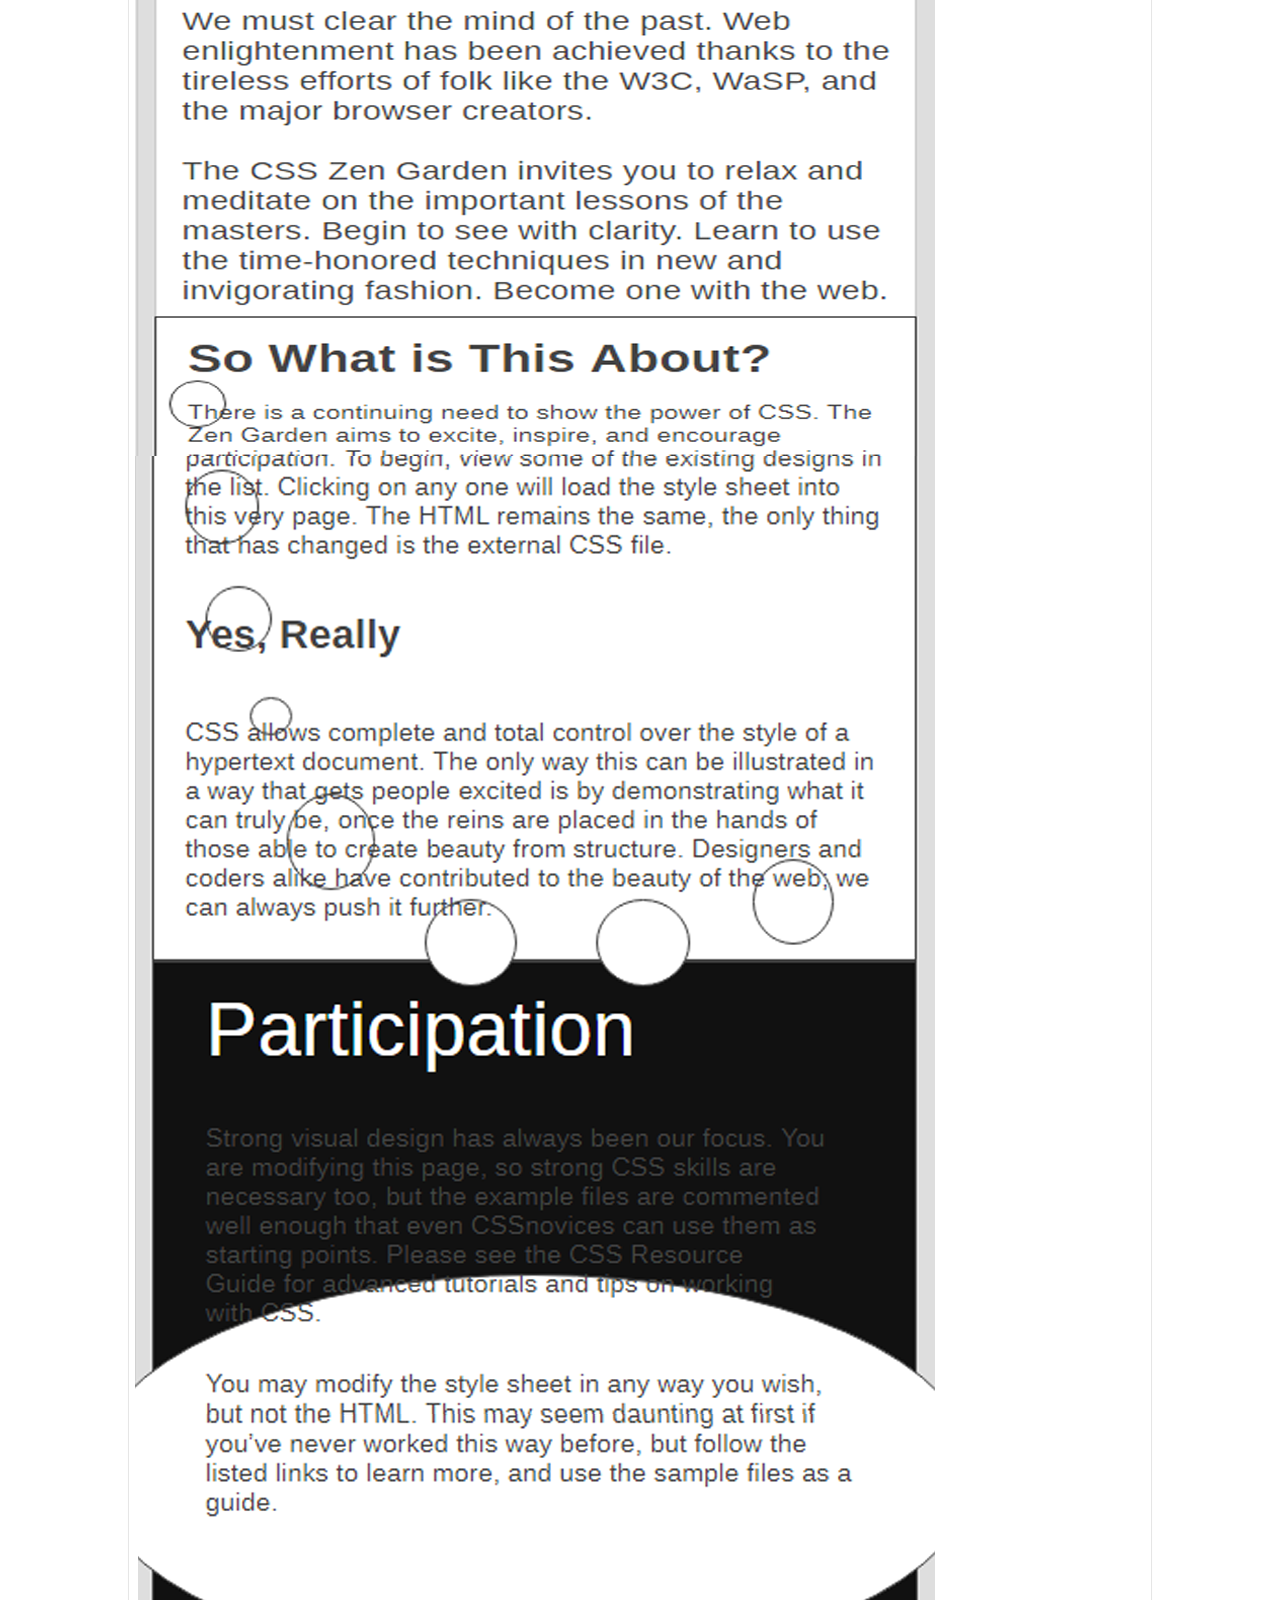
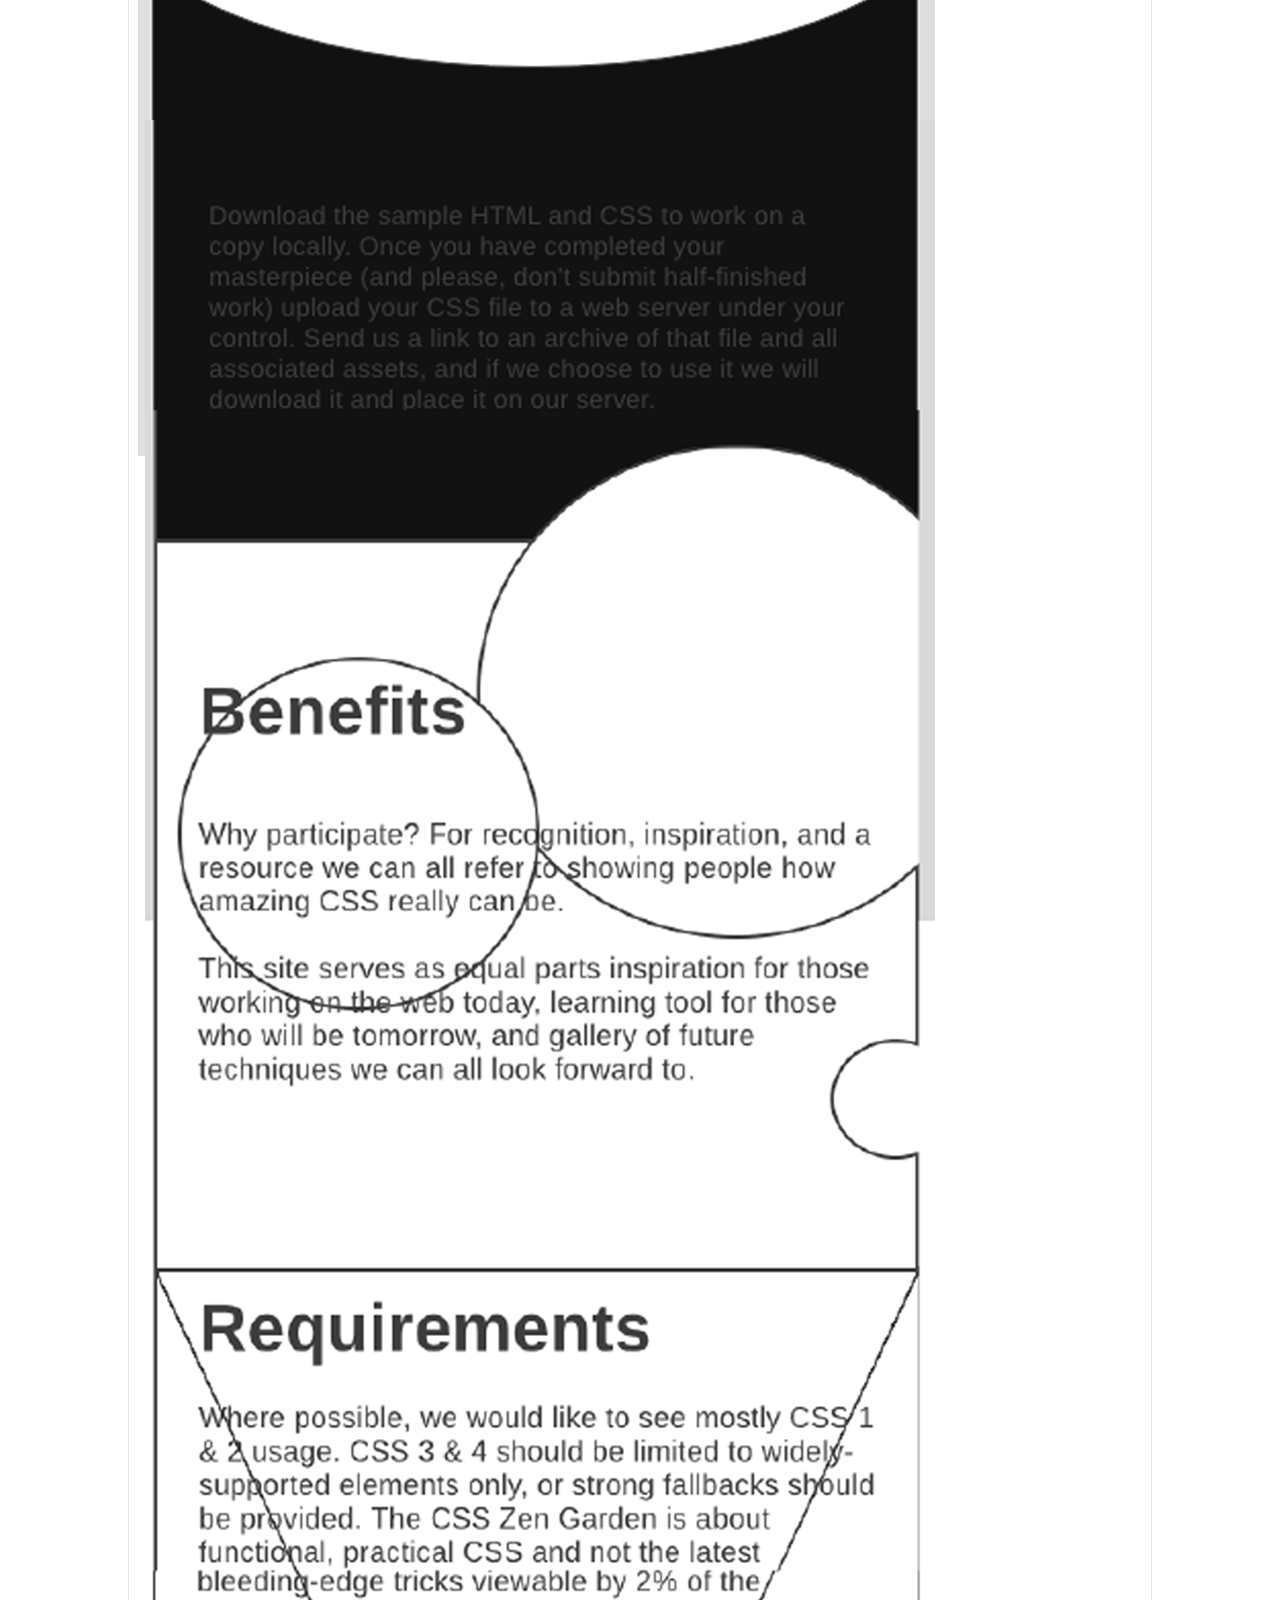
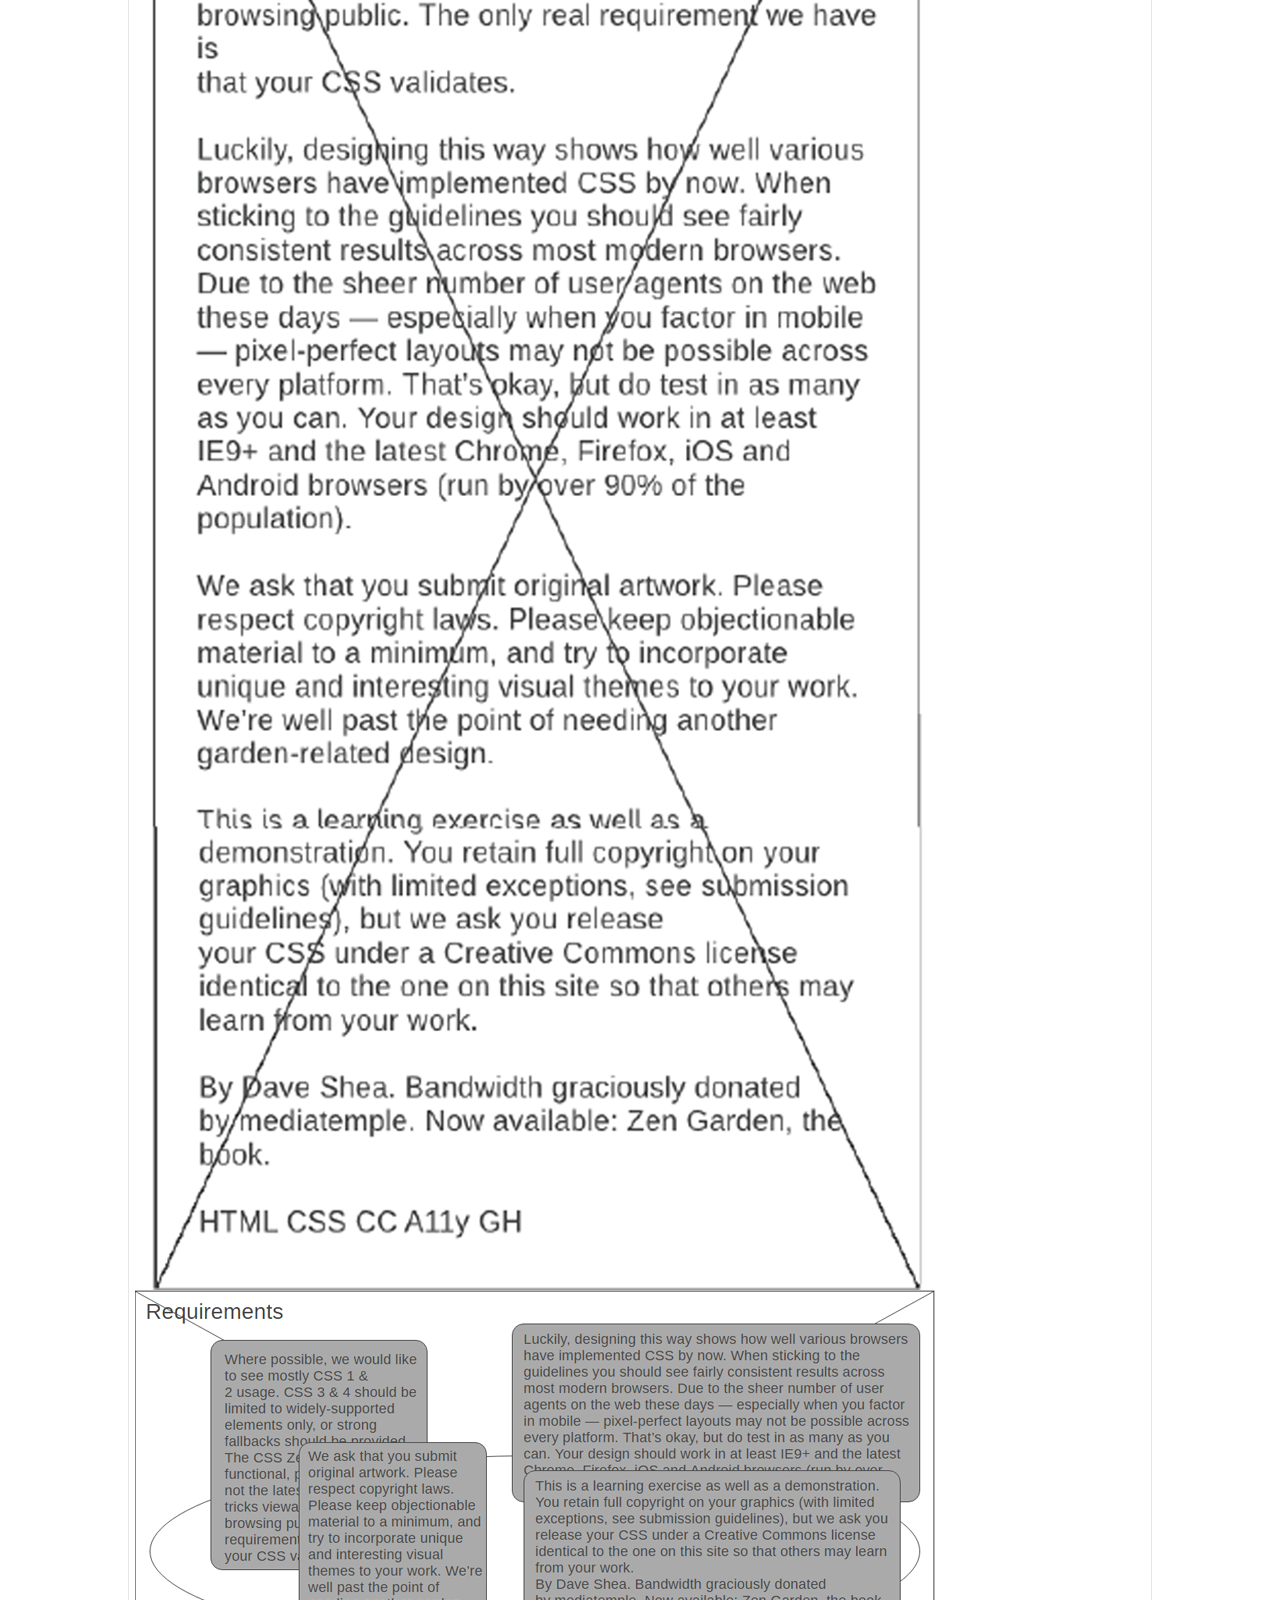
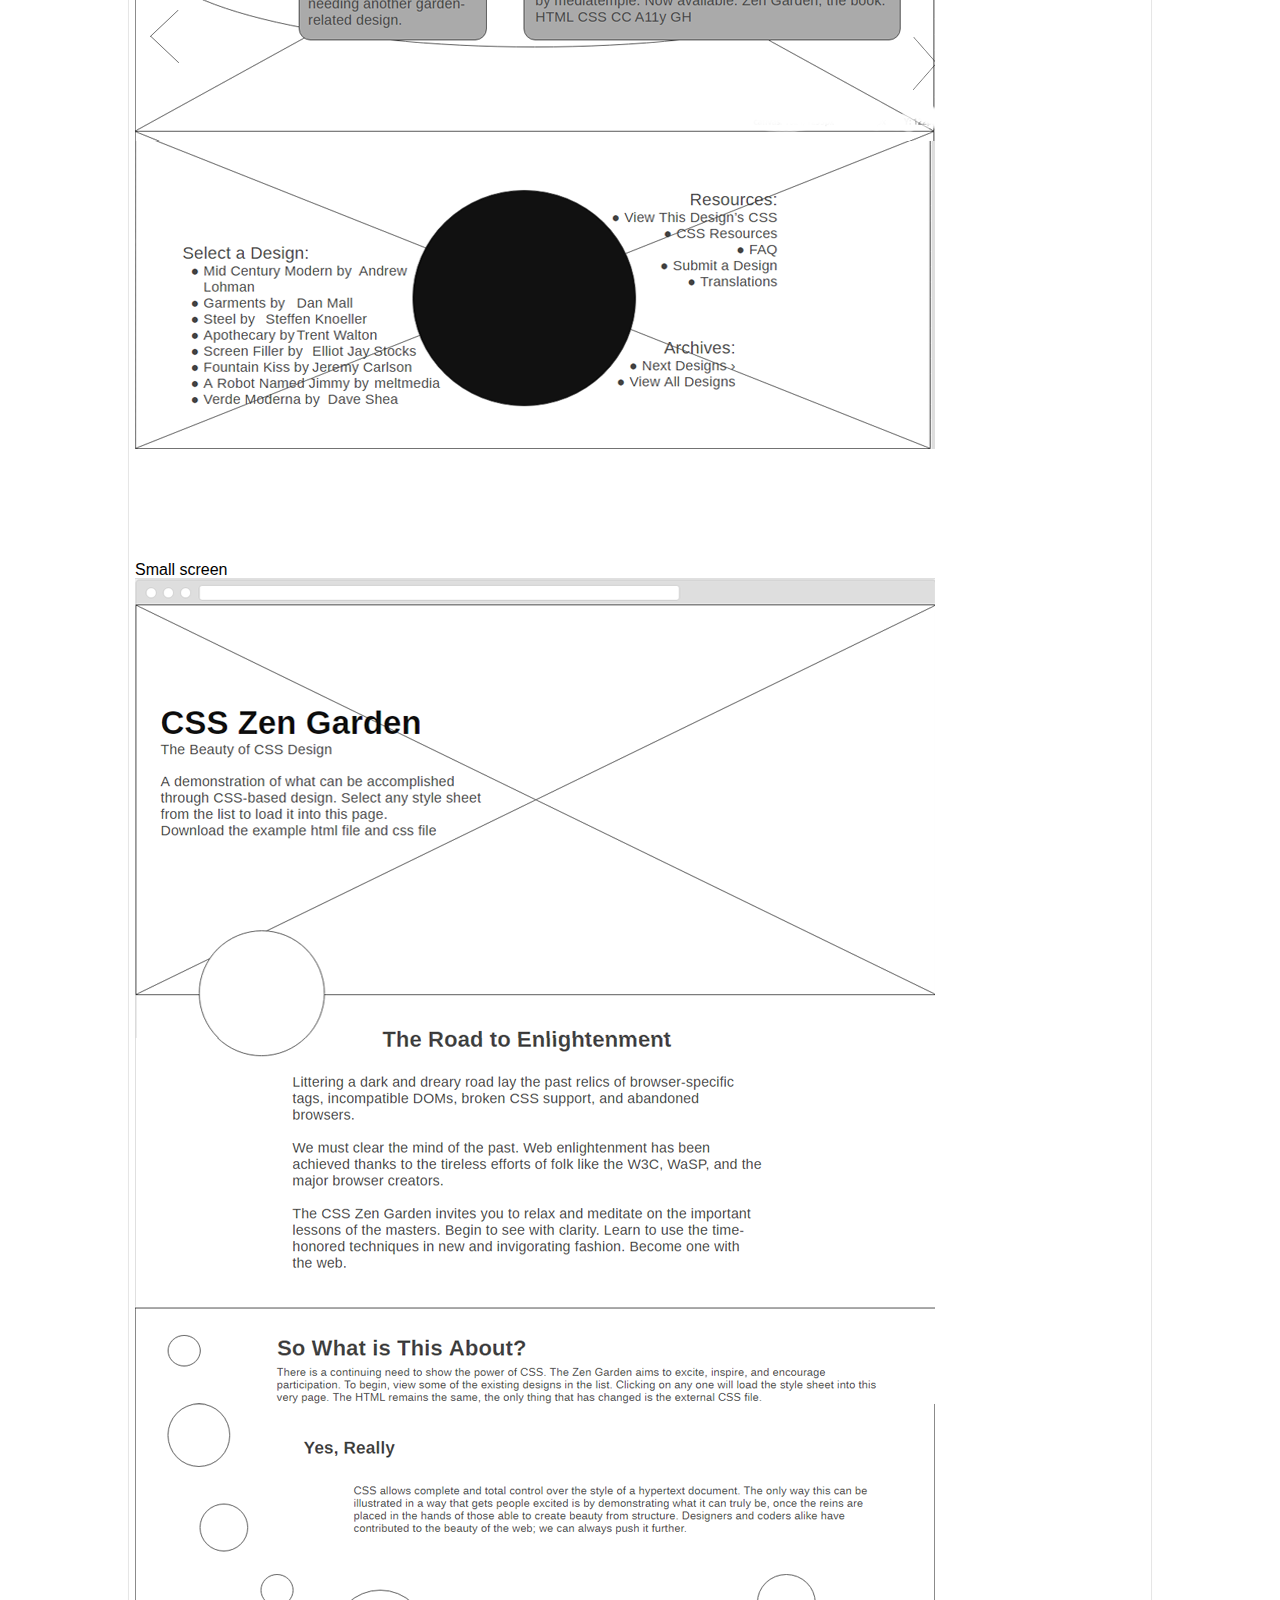
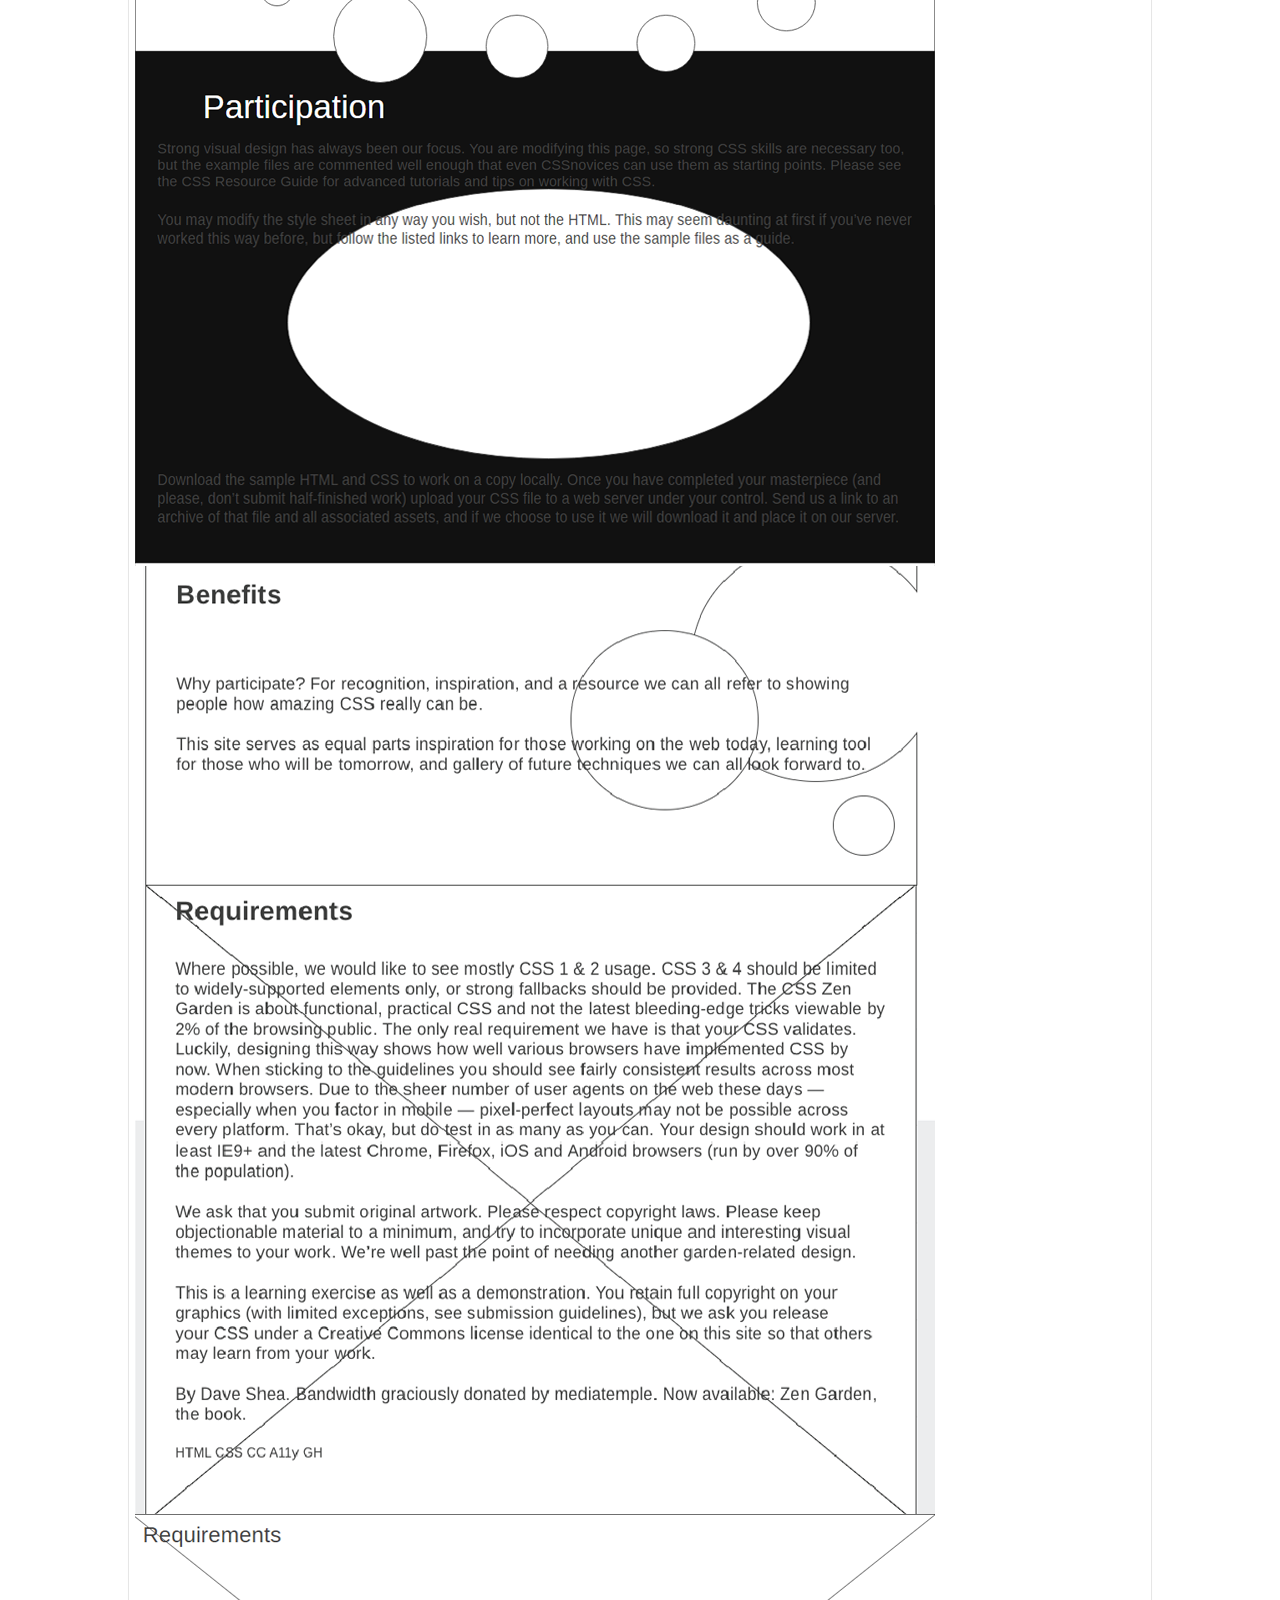
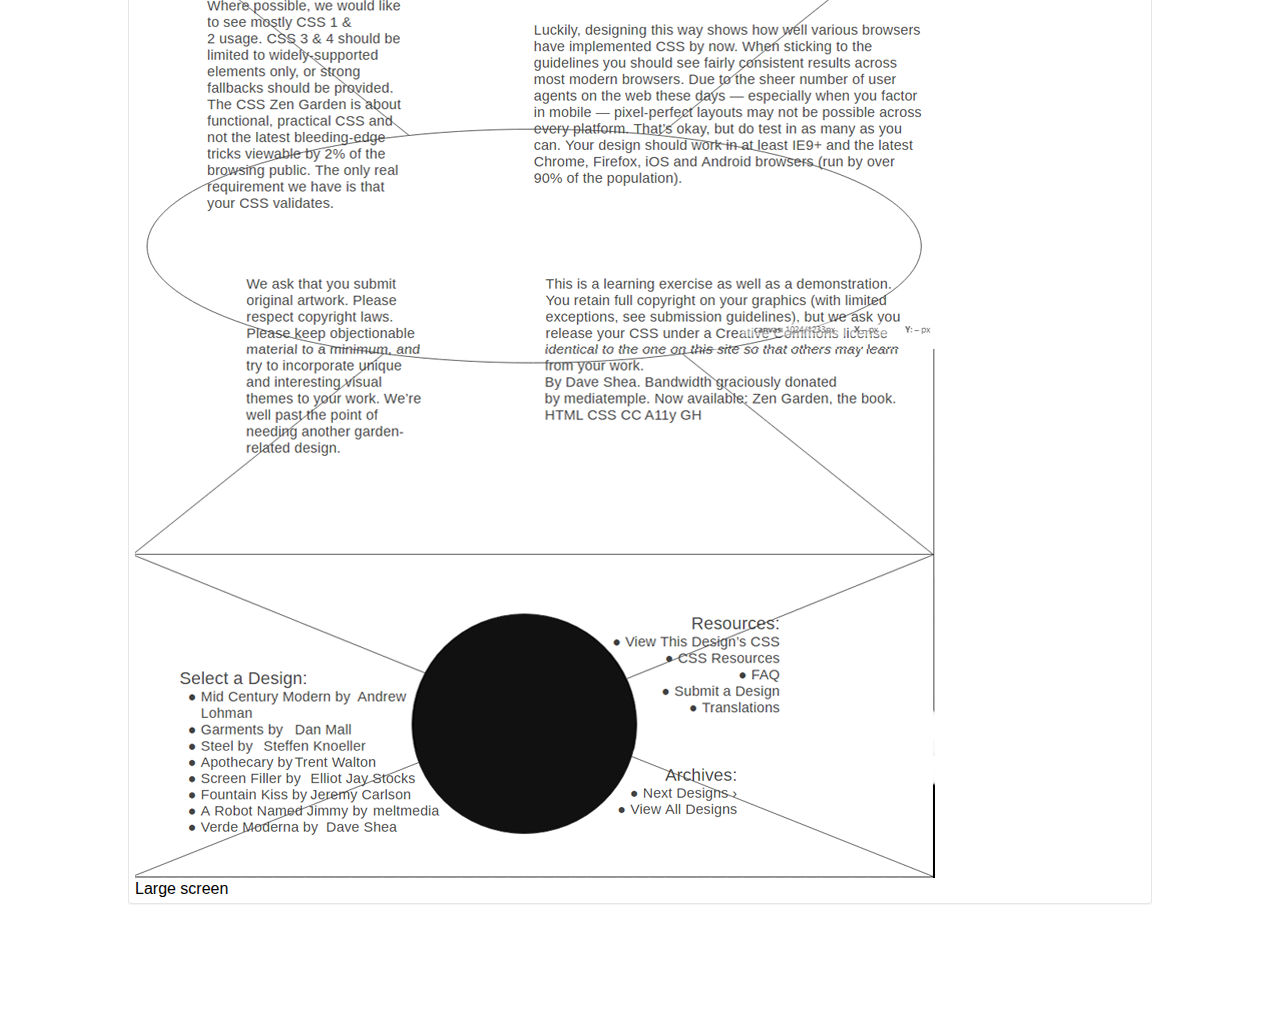
==== commit 64517c48: "Updated Colors Section" ====
--- a/style-guide-template/index.html
+++ b/style-guide-template/index.html
@@ -7,7 +7,7 @@
 	<link href='http://fonts.googleapis.com/css?family=Open+Sans:400,300,700|Merriweather' rel='stylesheet' type='text/css'>
 
 	<link rel="stylesheet" href="css/reset.css"> <!-- CSS reset -->
-	<link rel="stylesheet" href="css/style-guide.css"> <!-- Resource style -->
+	<link rel="stylesheet" href="scss/style-guide.css"> <!-- Resource style -->
 	<script src="js/modernizr.js"></script> <!-- Modernizr -->
   	
 	<title>Style Guide | CodyHouse</title>
--- a/style-guide-template/scss/style-guide.css
+++ b/style-guide-template/scss/style-guide.css
@@ -0,0 +1,870 @@
+@import url("https://fonts.googleapis.com/css?family=Audiowide");
+/* -------------------------------- 
+
+xBackground 
+
+-------------------------------- */
+body {
+  /* this is the page background */
+  background-color: #ffffff; }
+
+/* -------------------------------- 
+
+xPatterns
+
+-------------------------------- */
+.cd-box {
+  /* this is the container of various design elements - i.e. the 2 logo of the branding section */
+  border: 1px solid #e6e6e6;
+  border-radius: 3px;
+  background: #ffffff;
+  box-shadow: 0 1px 1px rgba(0, 0, 0, 0.05);
+  padding: 6px; }
+
+/* -------------------------------- 
+
+xNavigation 
+
+-------------------------------- */
+header {
+  background-color: #19191a; }
+
+.cd-logo {
+  /* logo box style */
+  background-color: #5f8ee4;
+  width: 120px; }
+  @media only screen and (min-width: 1024px) {
+    .cd-logo {
+      width: 180px; } }
+
+.cd-main-nav {
+  /* main navigation background color - full screen on small devices */
+  background: #19191a; }
+  .cd-main-nav li a {
+    color: #ffffff;
+    border-color: #262627; }
+  @media only screen and (min-width: 1024px) {
+    .cd-main-nav li a {
+      color: #7d7d82; }
+      .cd-main-nav li a.selected {
+        color: #ffffff;
+        box-shadow: 0 2px 0 #5f8ee4; }
+      .no-touch .cd-main-nav li a:hover {
+        color: #ffffff; } }
+
+.cd-nav-trigger span {
+  /* hamburger menu */
+  background-color: #ffffff; }
+  .cd-nav-trigger span::before, .cd-nav-trigger span::after {
+    /* upper and lower lines */
+    background-color: #ffffff; }
+
+.nav-is-visible .cd-nav-trigger span {
+  /* hide line in the center on mobile when nav is visible */
+  background-color: rgba(255, 255, 255, 0); }
+  .nav-is-visible .cd-nav-trigger span::before, .nav-is-visible .cd-nav-trigger span::after {
+    /* preserve visibility of upper and lower lines - close icon */
+    background-color: white; }
+
+.cd-download {
+  /* download button top-right visible on big devices */
+  background-color: #323234; }
+  .no-touch .cd-download:hover {
+    background-color: #3f3f41; }
+  .cd-download span {
+    /* tooltip */
+    background: #5f8ee4;
+    color: #ffffff; }
+    .cd-download span::before {
+      /* right arrow color */
+      border-color: #5f8ee4; }
+
+/* -------------------------------- 
+
+xPage title 
+
+-------------------------------- */
+main > h1 {
+  color: #19191a; }
+  @media only screen and (min-width: 1600px) {
+    main > h1 {
+      /* title goes into the header on big devices */
+      color: #ffffff; } }
+
+/* xColor section - basic style */
+.cd-colors b {
+  display: block;
+  padding: .6em 0; }
+
+.cd-colors li:nth-of-type(1) .cd-color-swatch {
+  background: #582A72; }
+
+.cd-colors li:nth-of-type(1) .cd-color-swatch::before {
+  background: #77518C; }
+
+.cd-colors li:nth-of-type(1) .cd-color-swatch::after {
+  background: #2A023f; }
+
+.cd-colors li:nth-of-type(2) .cd-color-swatch {
+  background: #892E61; }
+
+.cd-colors li:nth-of-type(2) .cd-color-swatch::before {
+  background: #A85D87; }
+
+.cd-colors li:nth-of-type(2) .cd-color-swatch::after {
+  background: #6B0C42; }
+
+.cd-colors li:nth-of-type(3) .cd-color-swatch {
+  background: #7c9F35; }
+
+.cd-colors li:nth-of-type(3) .cd-color-swatch::before {
+  background: #A6C36C; }
+
+.cd-colors li:nth-of-type(3) .cd-color-swatch::after {
+  background: #597C0E; }
+
+.cd-colors li:nth-of-type(4) .cd-color-swatch {
+  background: #ABAB39; }
+
+.cd-colors li:nth-of-type(4) .cd-color-swatch::before {
+  background: #F7F7BE; }
+
+.cd-colors li:nth-of-type(4) .cd-color-swatch::after {
+  background: #5F5F00; }
+
+.cd-colors li:nth-of-type(5) .cd-color-swatch {
+  background: #ffffff; }
+
+.cd-colors li:nth-of-type(5) .cd-color-swatch::before {
+  background: white; }
+
+.cd-colors li:nth-of-type(5) .cd-color-swatch::after {
+  background: #f2f2f2; }
+
+@media only screen and (min-width: 768px) {
+  .cd-colors li {
+    width: 19%;
+    float: left;
+    margin: 0 1.25% 1em 0; }
+
+  .cd-colors li:nth-of-type(2n) {
+    margin-right: 1.25%; }
+
+  .cd-colors li:nth-of-type(5n) {
+    margin-right: 0; } }
+.cd-typography .cd-box,
+.cd-buttons .cd-box,
+.cd-icons .cd-box,
+.cd-form .cd-box {
+  padding: 1em; }
+
+@media only screen and (min-width: 768px) {
+  .cd-typography .cd-box .cd-box,
+  .cd-buttons .cd-box .cd-box,
+  .cd-icons .cd-box .cd-box,
+  .cd-form .cd-box .cd-box {
+    padding: 2em; } }
+/* -------------------------------- 
+
+xTypography 
+
+-------------------------------- */
+h1, h2 {
+  font-family: "Audiowide", sans-serif;
+  color: #19191a; }
+
+h1 {
+  font-size: 2.4rem;
+  font-weight: 300;
+  line-height: 1.2;
+  margin: 0 0 .4em; }
+  @media only screen and (min-width: 768px) {
+    h1 {
+      font-size: 3.2rem; } }
+  @media only screen and (min-width: 1024px) {
+    h1 {
+      font-size: 4rem; } }
+
+h2 {
+  font-weight: bold;
+  text-transform: uppercase;
+  margin: 1em 0; }
+  @media only screen and (min-width: 768px) {
+    h2 {
+      font-size: 1.8rem;
+      margin: 1em 0 1.4em; } }
+
+section > h2::before {
+  /* number before each section title */
+  color: silver; }
+
+p {
+  font-size: 1.4rem;
+  line-height: 1.4;
+  color: #58585b; }
+  p a {
+    color: #5f8ee4;
+    text-decoration: underline; }
+  @media only screen and (min-width: 768px) {
+    p {
+      font-size: 1.6rem;
+      line-height: 1.6; } }
+
+nav {
+  font-family: "Audiowide", sans-serif; }
+
+/* -------------------------------- 
+
+xButtons 
+
+-------------------------------- */
+.btn {
+  border: none;
+  box-shadow: none;
+  border-radius: .25em;
+  font-size: 1.4rem;
+  font-family: "Audiowide", sans-serif;
+  color: #ffffff;
+  padding: .6em 2.2em;
+  cursor: pointer;
+  background: #5f8ee4; }
+  .btn:focus {
+    outline: none; }
+  .no-touch .btn:hover {
+    background: #759de8; }
+  .btn.btn-success {
+    background: #6fce72; }
+    .no-touch .btn.btn-success:hover {
+      background: #82d485; }
+  .btn.btn-alert {
+    background: #e4655f; }
+    .no-touch .btn.btn-alert:hover {
+      background: #e87a75; }
+  .btn.btn-outline {
+    color: #5f8ee4;
+    background: transparent;
+    box-shadow: inset 0 0 0 1px #5f8ee4; }
+    .no-touch .btn.btn-outline:hover {
+      color: #ffffff;
+      background: #5f8ee4; }
+  @media only screen and (min-width: 768px) {
+    .btn {
+      font-size: 1.6rem; } }
+
+.cd-buttons .cd-box:nth-of-type(2) span {
+  /* CSS class name color */
+  color: #5f8ee4; }
+
+/* -------------------------------- 
+
+xIcons 
+
+-------------------------------- */
+.cd-icons li {
+  /* icons size */
+  width: 32px;
+  height: 32px; }
+
+/* -------------------------------- 
+
+xForm 
+
+-------------------------------- */
+input[type=text], select {
+  border: 1px solid #e6e6e6;
+  border-radius: .25em;
+  background: #ffffff; }
+  input[type=text]:focus, select:focus {
+    outline: none; }
+
+input[type=text] {
+  padding: .6em 1em;
+  box-shadow: inset 1px 1px rgba(0, 0, 0, 0.03); }
+  input[type=text].success {
+    border-color: #6fce72;
+    box-shadow: 0 0 6px rgba(111, 206, 114, 0.2); }
+  input[type=text].alert {
+    border-color: #e4655f;
+    box-shadow: 0 0 6px rgba(228, 101, 95, 0.2); }
+  input[type=text]:focus {
+    border-color: #5f8ee4;
+    box-shadow: 0 0 6px rgba(95, 142, 228, 0.2); }
+
+input[type=radio],
+input[type=checkbox] {
+  position: absolute;
+  left: 0;
+  top: 0;
+  margin: 0;
+  padding: 0;
+  opacity: 0; }
+
+.radio-label,
+.checkbox-label {
+  padding-left: 24px;
+  -webkit-user-select: none;
+  -moz-user-select: none;
+  -ms-user-select: none;
+  user-select: none; }
+  .radio-label::before, .radio-label::after,
+  .checkbox-label::before,
+  .checkbox-label::after {
+    /* custom radio and check boxes */
+    content: '';
+    display: block;
+    width: 16px;
+    height: 16px;
+    position: absolute;
+    top: 50%;
+    -webkit-transform: translateY(-50%);
+    -moz-transform: translateY(-50%);
+    -ms-transform: translateY(-50%);
+    -o-transform: translateY(-50%);
+    transform: translateY(-50%); }
+  .radio-label::before,
+  .checkbox-label::before {
+    left: 0;
+    border: 1px solid #e6e6e6;
+    box-shadow: inset 1px 1px rgba(0, 0, 0, 0.03); }
+  .radio-label::after,
+  .checkbox-label::after {
+    left: 3px;
+    background: url("../assets/form/icon-check.svg") no-repeat center center;
+    display: none; }
+
+.radio-label::before {
+  border-radius: 50%; }
+
+.checkbox-label::before {
+  border-radius: 3px; }
+
+input[type=radio]:checked + label::before,
+input[type=checkbox]:checked + label::before {
+  background-color: #19191a;
+  border: none;
+  box-shadow: none; }
+
+input[type=radio]:checked + label::after,
+input[type=checkbox]:checked + label::after {
+  display: block; }
+
+.cd-select::after {
+  /* switcher arrow for select element */
+  content: '';
+  position: absolute;
+  z-index: 1;
+  right: 14px;
+  top: 50%;
+  -webkit-transform: translateY(-50%);
+  -moz-transform: translateY(-50%);
+  -ms-transform: translateY(-50%);
+  -o-transform: translateY(-50%);
+  transform: translateY(-50%);
+  display: block;
+  width: 16px;
+  height: 16px;
+  background: url("../assets/form/icon-select.svg") no-repeat center center;
+  pointer-events: none; }
+
+select {
+  position: relative;
+  padding: .6em 2em .6em 1em;
+  cursor: pointer;
+  -webkit-appearance: none;
+  -moz-appearance: none;
+  -ms-appearance: none;
+  -o-appearance: none;
+  appearance: none; }
+
+/* -------------------------------- 
+
+xBasic style
+
+-------------------------------- */
+*, *::after, *::before {
+  -webkit-box-sizing: border-box;
+  -moz-box-sizing: border-box;
+  box-sizing: border-box; }
+
+html * {
+  -webkit-font-smoothing: antialiased;
+  -moz-osx-font-smoothing: grayscale; }
+
+html {
+  font-size: 62.5%; }
+
+body {
+  font-size: 1.6rem;
+  font-family: "Helvetica", sans-serif; }
+
+a {
+  text-decoration: none; }
+
+img {
+  max-width: 100%; }
+
+input, textarea, select {
+  font-family: "Helvetica", sans-serif;
+  font-size: 1.6rem; }
+
+header {
+  position: fixed;
+  height: 50px;
+  width: 100%;
+  top: 0;
+  left: 0;
+  box-shadow: 0 1px 1px rgba(0, 0, 0, 0.1);
+  z-index: 10; }
+  header nav {
+    display: inline-block; }
+  @media only screen and (min-width: 1024px) {
+    header {
+      height: 80px; }
+      header::after {
+        clear: both;
+        content: "";
+        display: block; } }
+
+.cd-logo {
+  display: inline-block;
+  height: 100%;
+  position: relative; }
+  .cd-logo img {
+    position: absolute;
+    display: block;
+    top: 50%;
+    left: 50%;
+    -webkit-transform: translateX(-50%) translateY(-50%);
+    -moz-transform: translateX(-50%) translateY(-50%);
+    -ms-transform: translateX(-50%) translateY(-50%);
+    -o-transform: translateX(-50%) translateY(-50%);
+    transform: translateX(-50%) translateY(-50%); }
+  @media only screen and (min-width: 1600px) {
+    .cd-logo {
+      margin-left: 5%; } }
+
+.cd-nav-trigger {
+  display: block;
+  position: absolute;
+  right: 0;
+  top: 0;
+  height: 100%;
+  width: 50px;
+  overflow: hidden;
+  white-space: nowrap;
+  color: transparent; }
+  .cd-nav-trigger span {
+    position: absolute;
+    height: 2px;
+    width: 20px;
+    top: 50%;
+    margin-top: -1px;
+    left: 50%;
+    margin-left: -10px;
+    -webkit-transition: background-color 0.3s 0.3s;
+    -moz-transition: background-color 0.3s 0.3s;
+    transition: background-color 0.3s 0.3s; }
+    .cd-nav-trigger span::before, .cd-nav-trigger span::after {
+      content: '';
+      position: absolute;
+      width: 100%;
+      height: 100%;
+      /* Force Hardware Acceleration in WebKit */
+      -webkit-transform: translateZ(0);
+      -moz-transform: translateZ(0);
+      -ms-transform: translateZ(0);
+      -o-transform: translateZ(0);
+      transform: translateZ(0);
+      -webkit-backface-visibility: hidden;
+      backface-visibility: hidden;
+      will-change: transform;
+      -webkit-transition: transform 0.3s 0.3s;
+      -moz-transition: transform 0.3s 0.3s;
+      transition: transform 0.3s 0.3s; }
+    .cd-nav-trigger span::before {
+      -webkit-transform: translateY(-6px);
+      -moz-transform: translateY(-6px);
+      -ms-transform: translateY(-6px);
+      -o-transform: translateY(-6px);
+      transform: translateY(-6px); }
+    .cd-nav-trigger span::after {
+      -webkit-transform: translateY(6px);
+      -moz-transform: translateY(6px);
+      -ms-transform: translateY(6px);
+      -o-transform: translateY(6px);
+      transform: translateY(6px); }
+  @media only screen and (min-width: 1024px) {
+    .cd-nav-trigger {
+      display: none; } }
+
+.cd-main-nav {
+  position: fixed;
+  top: 0;
+  left: 0;
+  width: 100%;
+  height: 100vh;
+  padding: 50px 0;
+  text-align: center;
+  -webkit-transform: translateY(-100%);
+  -moz-transform: translateY(-100%);
+  -ms-transform: translateY(-100%);
+  -o-transform: translateY(-100%);
+  transform: translateY(-100%);
+  -webkit-transition: transform 0.3s;
+  -moz-transition: transform 0.3s;
+  transition: transform 0.3s; }
+  .cd-main-nav li a {
+    display: block;
+    font-size: 1.8rem;
+    padding: 1em 0;
+    border-bottom-width: 1px;
+    border-style: solid; }
+  .cd-main-nav li:first-of-type a {
+    border-top-width: 1px; }
+  @media only screen and (min-width: 1024px) {
+    .cd-main-nav {
+      position: static;
+      display: table;
+      -webkit-transform: translateY(0);
+      -moz-transform: translateY(0);
+      -ms-transform: translateY(0);
+      -o-transform: translateY(0);
+      transform: translateY(0);
+      width: auto;
+      height: 80px;
+      background: transparent;
+      padding: 0 2em;
+      text-align: left; }
+      .cd-main-nav li {
+        display: table-cell;
+        vertical-align: middle;
+        padding: 0 1em; }
+      .cd-main-nav li a {
+        display: inline-block;
+        font-size: 1.6rem;
+        padding: .4em .2em;
+        border-bottom: none;
+        -webkit-transition: all 0.2s;
+        -moz-transition: all 0.2s;
+        transition: all 0.2s; }
+      .cd-main-nav li:first-of-type a {
+        border-top: none; } }
+  @media only screen and (min-width: 1600px) {
+    .cd-main-nav {
+      display: none; } }
+
+.nav-is-visible .cd-nav-trigger span::before {
+  -webkit-transform: translateY(0) rotate(-45deg);
+  -moz-transform: translateY(0) rotate(-45deg);
+  -ms-transform: translateY(0) rotate(-45deg);
+  -o-transform: translateY(0) rotate(-45deg);
+  transform: translateY(0) rotate(-45deg); }
+.nav-is-visible .cd-nav-trigger span::after {
+  -webkit-transform: translateY(0) rotate(45deg);
+  -moz-transform: translateY(0) rotate(45deg);
+  -ms-transform: translateY(0) rotate(45deg);
+  -o-transform: translateY(0) rotate(45deg);
+  transform: translateY(0) rotate(45deg); }
+.nav-is-visible .cd-main-nav {
+  -webkit-transform: translateY(0);
+  -moz-transform: translateY(0);
+  -ms-transform: translateY(0);
+  -o-transform: translateY(0);
+  transform: translateY(0); }
+
+.cd-download {
+  position: absolute;
+  top: 0;
+  right: 0;
+  height: 100%;
+  width: 80px;
+  background-image: url("../assets/icon-download.svg");
+  background-position: center center;
+  background-repeat: no-repeat;
+  display: none;
+  -webkit-transition: background-color 0.2s;
+  -moz-transition: background-color 0.2s;
+  transition: background-color 0.2s; }
+  .cd-download span {
+    /* tooltip */
+    position: absolute;
+    right: 120%;
+    top: 50%;
+    margin-top: -20px;
+    width: 140px;
+    height: 40px;
+    line-height: 40px;
+    white-space: nowrap;
+    text-align: center;
+    font-size: 1.2rem;
+    -webkit-transition: opacity .2s 0s, visibility 0s .2s;
+    -moz-transition: opacity .2s 0s, visibility 0s .2s;
+    transition: opacity .2s 0s, visibility 0s .2s; }
+    .cd-download span::before {
+      /* right arrow */
+      content: '';
+      position: absolute;
+      top: 12px;
+      left: 100%;
+      height: 0;
+      width: 0;
+      border-width: 8px;
+      border-style: solid;
+      border-top-color: transparent;
+      border-bottom-color: transparent;
+      border-right-color: transparent; }
+  .no-touch .cd-download:hover span {
+    opacity: 1;
+    visibility: visible;
+    -webkit-transition: opacity .2s 0s, visibility 0s 0s;
+    -moz-transition: opacity .2s 0s, visibility 0s 0s;
+    transition: opacity .2s 0s, visibility 0s 0s; }
+  @media only screen and (min-width: 1024px) {
+    .cd-download {
+      display: block; }
+      .cd-download span {
+        opacity: 0;
+        visibility: hidden; } }
+  @media only screen and (min-width: 1600px) {
+    .cd-download {
+      right: 5%; } }
+
+main {
+  width: 90%;
+  max-width: 1024px;
+  margin: 0 auto;
+  padding: 50px 0; }
+  main > h1 {
+    text-align: center;
+    margin: 3em 0; }
+  @media only screen and (min-width: 1024px) {
+    main {
+      padding-top: 80px; } }
+  @media only screen and (min-width: 1600px) {
+    main {
+      max-width: none;
+      padding: 120px 0 50px; }
+      main > h1 {
+        position: fixed;
+        top: 0;
+        left: 50%;
+        height: 80px;
+        line-height: 80px;
+        width: 400px;
+        margin: 0 0 0 -200px;
+        font-size: 2.6rem;
+        z-index: 20; } }
+
+section {
+  margin: 3em 0; }
+  section::after {
+    clear: both;
+    content: "";
+    display: block; }
+  section:nth-of-type(1) h2::before {
+    content: '1. '; }
+  section:nth-of-type(2) h2::before {
+    content: '2. '; }
+  section:nth-of-type(3) h2::before {
+    content: '3. '; }
+  section:nth-of-type(4) h2::before {
+    content: '4. '; }
+  section:nth-of-type(5) h2::before {
+    content: '5. '; }
+  section:nth-of-type(6) h2::before {
+    content: '6. '; }
+  section:nth-of-type(7) h2::before {
+    content: '7. '; }
+  section:nth-of-type(8) h2::before {
+    content: '8. '; }
+  section:nth-of-type(9) h2::before {
+    content: '9. '; }
+  section:nth-of-type(10) h2::before {
+    content: '10. '; }
+  @media only screen and (min-width: 768px) {
+    section {
+      margin: 3em 0 5em; } }
+  @media only screen and (min-width: 1600px) {
+    section {
+      width: 48%;
+      float: left;
+      margin: 0 4% 4em 0; }
+      section:nth-of-type(2n) {
+        margin-right: 0; } }
+
+/* xBranding section - basic style */
+.cd-branding .cd-box {
+  margin-bottom: 1em; }
+.cd-branding img {
+  display: block;
+  width: 100%; }
+.cd-branding ul:last-of-type {
+  padding-top: .6em; }
+  .cd-branding ul:last-of-type li {
+    display: inline-block;
+    margin-right: 1em; }
+  .cd-branding ul:last-of-type li:nth-of-type(1) img {
+    width: 90px;
+    height: 90px;
+    border-radius: 1em; }
+  .cd-branding ul:last-of-type li:nth-of-type(2) img {
+    width: 60px;
+    height: 60px;
+    border-radius: .6em; }
+  .cd-branding ul:last-of-type li:nth-of-type(3) img {
+    width: 32px;
+    height: 32px;
+    border-radius: .4em; }
+  .cd-branding ul:last-of-type li:nth-of-type(4) img {
+    width: 16px;
+    height: 16px;
+    border-radius: .2em; }
+@media only screen and (min-width: 768px) {
+  .cd-branding .cd-box {
+    width: 49%;
+    float: left;
+    margin: 0 2% 2em 0; }
+    .cd-branding .cd-box:nth-of-type(2n) {
+      margin-right: 0; }
+  .cd-branding ul:last-of-type {
+    clear: left; }
+    .cd-branding ul:last-of-type li {
+      margin-right: 3em; } }
+
+/* xColor section - basic style */
+.cd-colors li {
+  text-align: center;
+  width: 48%;
+  float: left;
+  margin: 0 4% 1em 0; }
+  .cd-colors li:nth-of-type(2n) {
+    margin-right: 0; }
+.cd-colors .cd-color-swatch {
+  position: relative;
+  width: 100%;
+  padding: 50% 0; }
+  .cd-colors .cd-color-swatch::before, .cd-colors .cd-color-swatch::after {
+    /* lighter and darker color shades of the same swatch */
+    content: '';
+    position: absolute;
+    bottom: 0;
+    width: 50%;
+    height: 20%; }
+  .cd-colors .cd-color-swatch::before {
+    left: 0; }
+  .cd-colors .cd-color-swatch::after {
+    right: 0; }
+.cd-colors b {
+  display: block;
+  padding: .6em 0; }
+.cd-colors li:nth-of-type(1) .cd-color-swatch {
+  background: #5f8ee4; }
+  .cd-colors li:nth-of-type(1) .cd-color-swatch::before {
+    background: #759de8; }
+  .cd-colors li:nth-of-type(1) .cd-color-swatch::after {
+    background: #497fe0; }
+.cd-colors li:nth-of-type(2) .cd-color-swatch {
+  background: #19191a; }
+  .cd-colors li:nth-of-type(2) .cd-color-swatch::before {
+    background: #262627; }
+  .cd-colors li:nth-of-type(2) .cd-color-swatch::after {
+    background: #0d0d0d; }
+.cd-colors li:nth-of-type(3) .cd-color-swatch {
+  background: #e4655f; }
+  .cd-colors li:nth-of-type(3) .cd-color-swatch::before {
+    background: #e87a75; }
+  .cd-colors li:nth-of-type(3) .cd-color-swatch::after {
+    background: #e05049; }
+.cd-colors li:nth-of-type(4) .cd-color-swatch {
+  background: #e6e6e6; }
+  .cd-colors li:nth-of-type(4) .cd-color-swatch::before {
+    background: #f3f3f3; }
+  .cd-colors li:nth-of-type(4) .cd-color-swatch::after {
+    background: #d9d9d9; }
+.cd-colors li:nth-of-type(5) .cd-color-swatch {
+  background: #ffffff; }
+  .cd-colors li:nth-of-type(5) .cd-color-swatch::before {
+    background: white; }
+  .cd-colors li:nth-of-type(5) .cd-color-swatch::after {
+    background: #f2f2f2; }
+@media only screen and (min-width: 768px) {
+  .cd-colors li {
+    width: 19%;
+    float: left;
+    margin: 0 1.25% 1em 0; }
+    .cd-colors li:nth-of-type(2n) {
+      margin-right: 1.25%; }
+    .cd-colors li:nth-of-type(5n) {
+      margin-right: 0; } }
+
+.cd-typography .cd-box,
+.cd-buttons .cd-box,
+.cd-icons .cd-box,
+.cd-form .cd-box {
+  padding: 1em; }
+  @media only screen and (min-width: 768px) {
+    .cd-typography .cd-box .cd-box,
+    .cd-buttons .cd-box .cd-box,
+    .cd-icons .cd-box .cd-box,
+    .cd-form .cd-box .cd-box {
+      padding: 2em; } }
+
+/* xTypography section - basic style */
+.cd-typography h1::before {
+  content: 'Aa - ';
+  color: #5f8ee4; }
+
+.cd-buttons .cd-box:first-of-type {
+  border-bottom-left-radius: 0;
+  border-bottom-right-radius: 0; }
+.cd-buttons .cd-box:last-of-type {
+  margin-top: -1px;
+  border-top-left-radius: 0;
+  border-top-right-radius: 0; }
+.cd-buttons button {
+  margin: .4em; }
+@media only screen and (min-width: 1024px) {
+  .cd-buttons button {
+    margin: 1em; } }
+
+/* xIcons section - basic style */
+.cd-icons li {
+  display: inline-block;
+  background-position: center center;
+  background-repeat: no-repeat;
+  margin: 1em; }
+.cd-icons .cd-icon-1 {
+  background-image: url("../assets/icons/icon-1.svg"); }
+.cd-icons .cd-icon-2 {
+  background-image: url("../assets/icons/icon-2.svg"); }
+.cd-icons .cd-icon-3 {
+  background-image: url("../assets/icons/icon-3.svg"); }
+.cd-icons .cd-icon-4 {
+  background-image: url("../assets/icons/icon-4.svg"); }
+.cd-icons .cd-icon-5 {
+  background-image: url("../assets/icons/icon-5.svg"); }
+.cd-icons .cd-icon-6 {
+  background-image: url("../assets/icons/icon-6.svg"); }
+.cd-icons .cd-icon-7 {
+  background-image: url("../assets/icons/icon-7.svg"); }
+.cd-icons .cd-icon-8 {
+  background-image: url("../assets/icons/icon-8.svg"); }
+
+/* xForm section - basic style */
+.cd-form input[type=text],
+.cd-form .cd-input-wrapper {
+  margin: 1em; }
+.cd-form .cd-input-wrapper {
+  position: relative;
+  display: inline-block; }
+.cd-form select::-ms-expand {
+  display: none; }
+
+@-moz-document url-prefix() {
+  /* hide custom arrow on Firefox */
+  .cd-select::after {
+    display: none; } }
+.no-csstransitions .cd-select::after {
+  display: none; }
+
+/*# sourceMappingURL=style-guide.css.map */
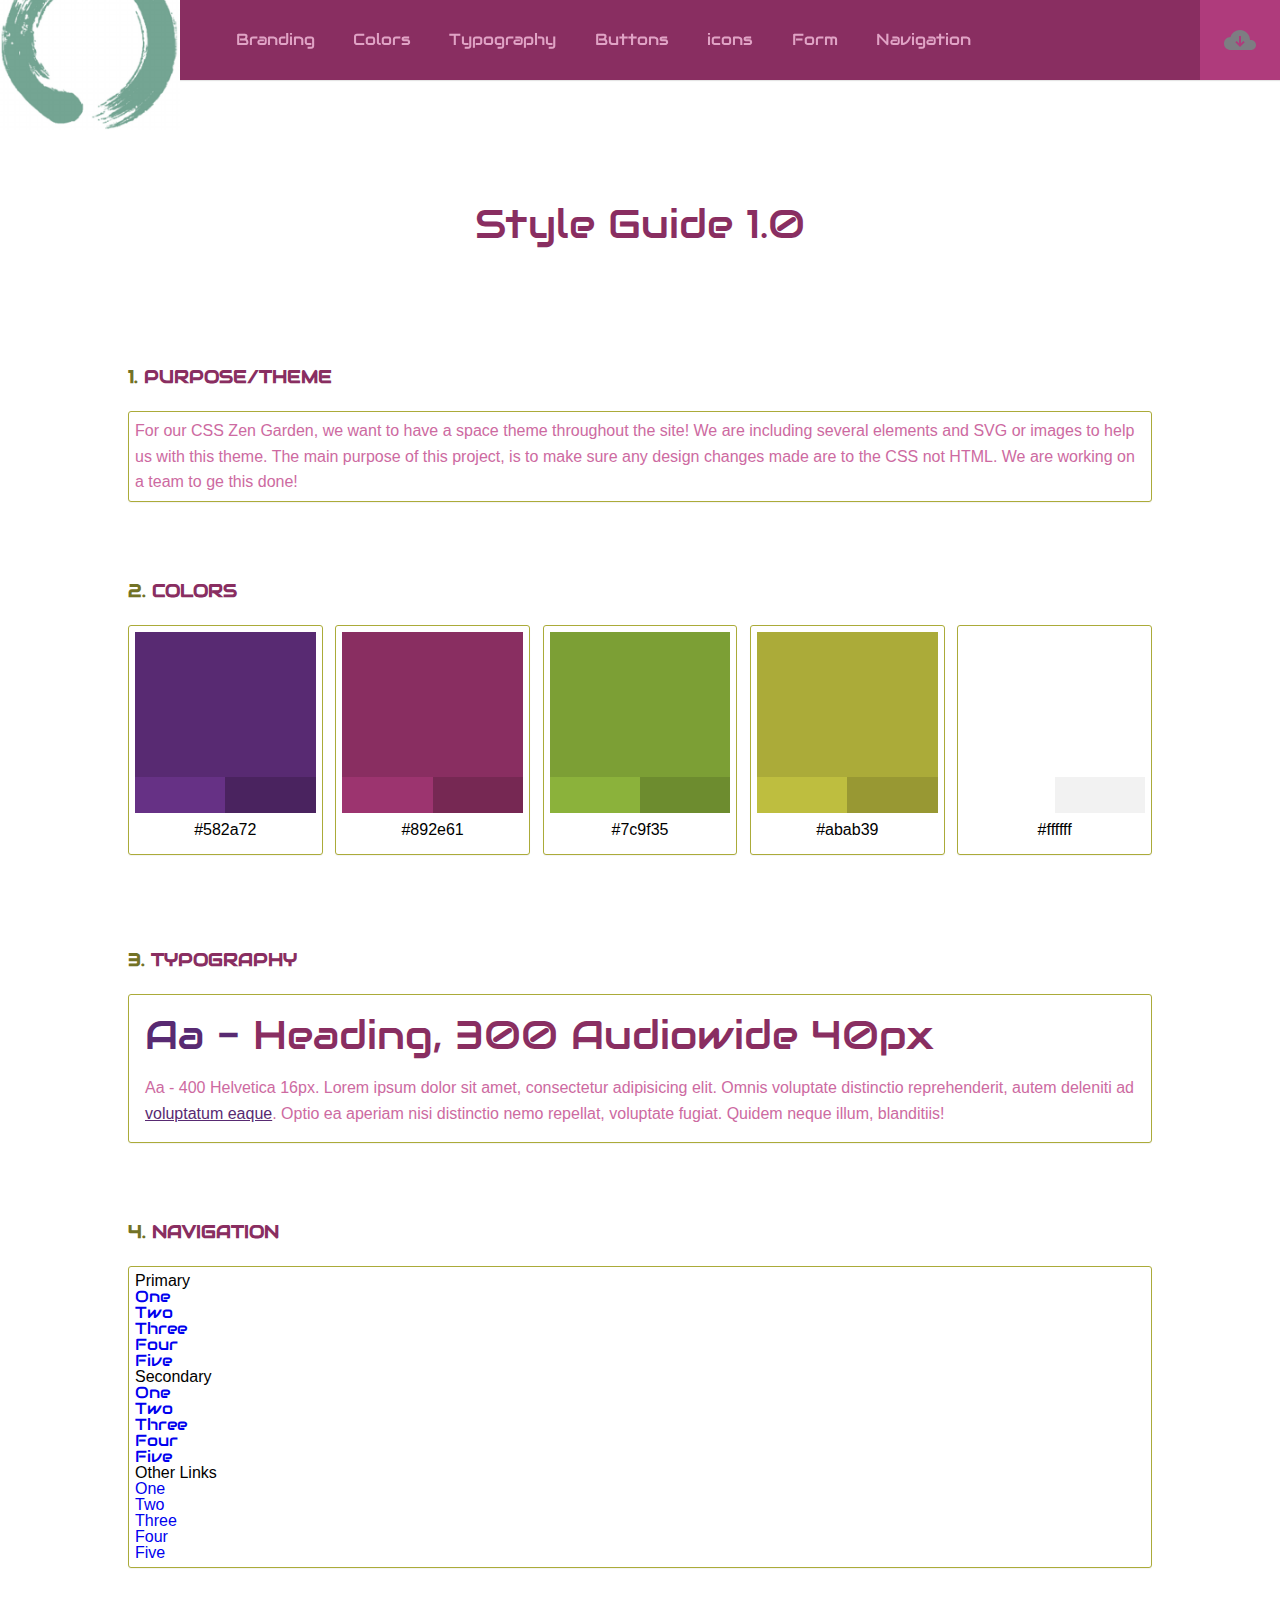
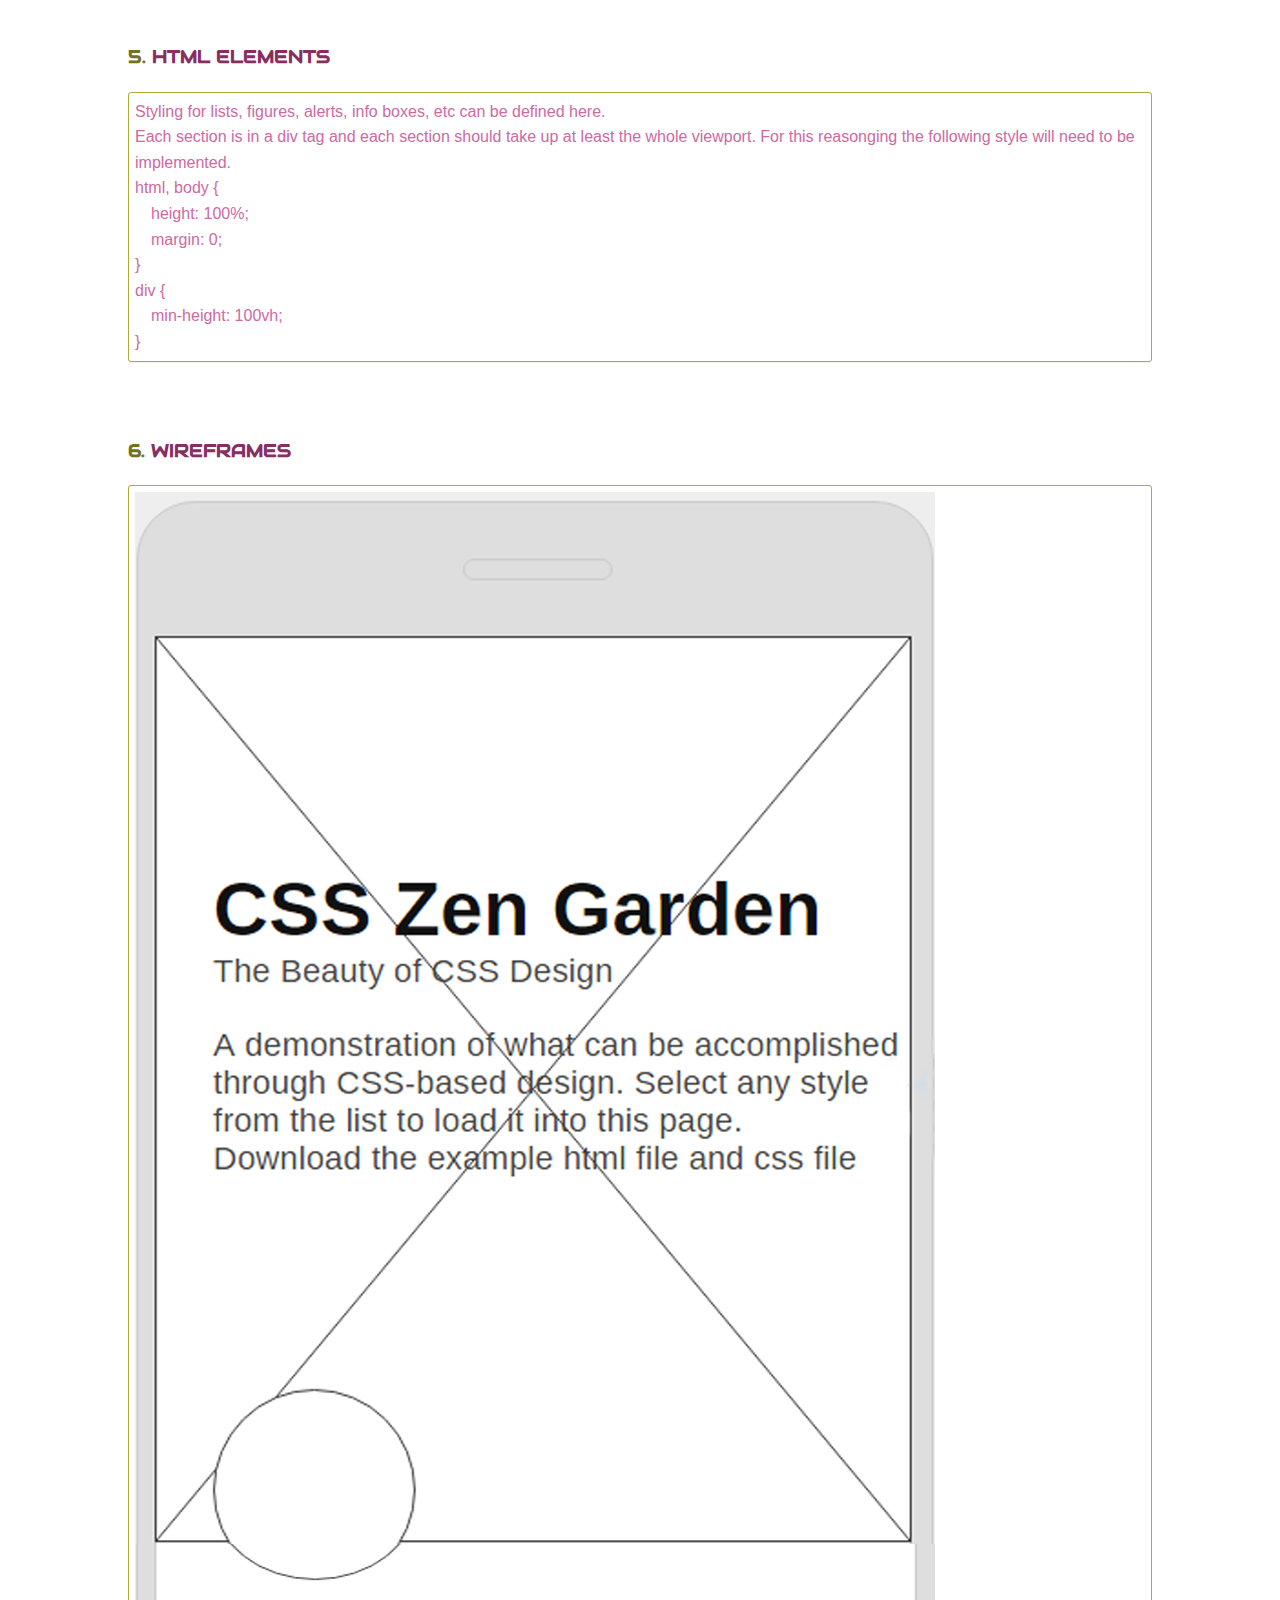
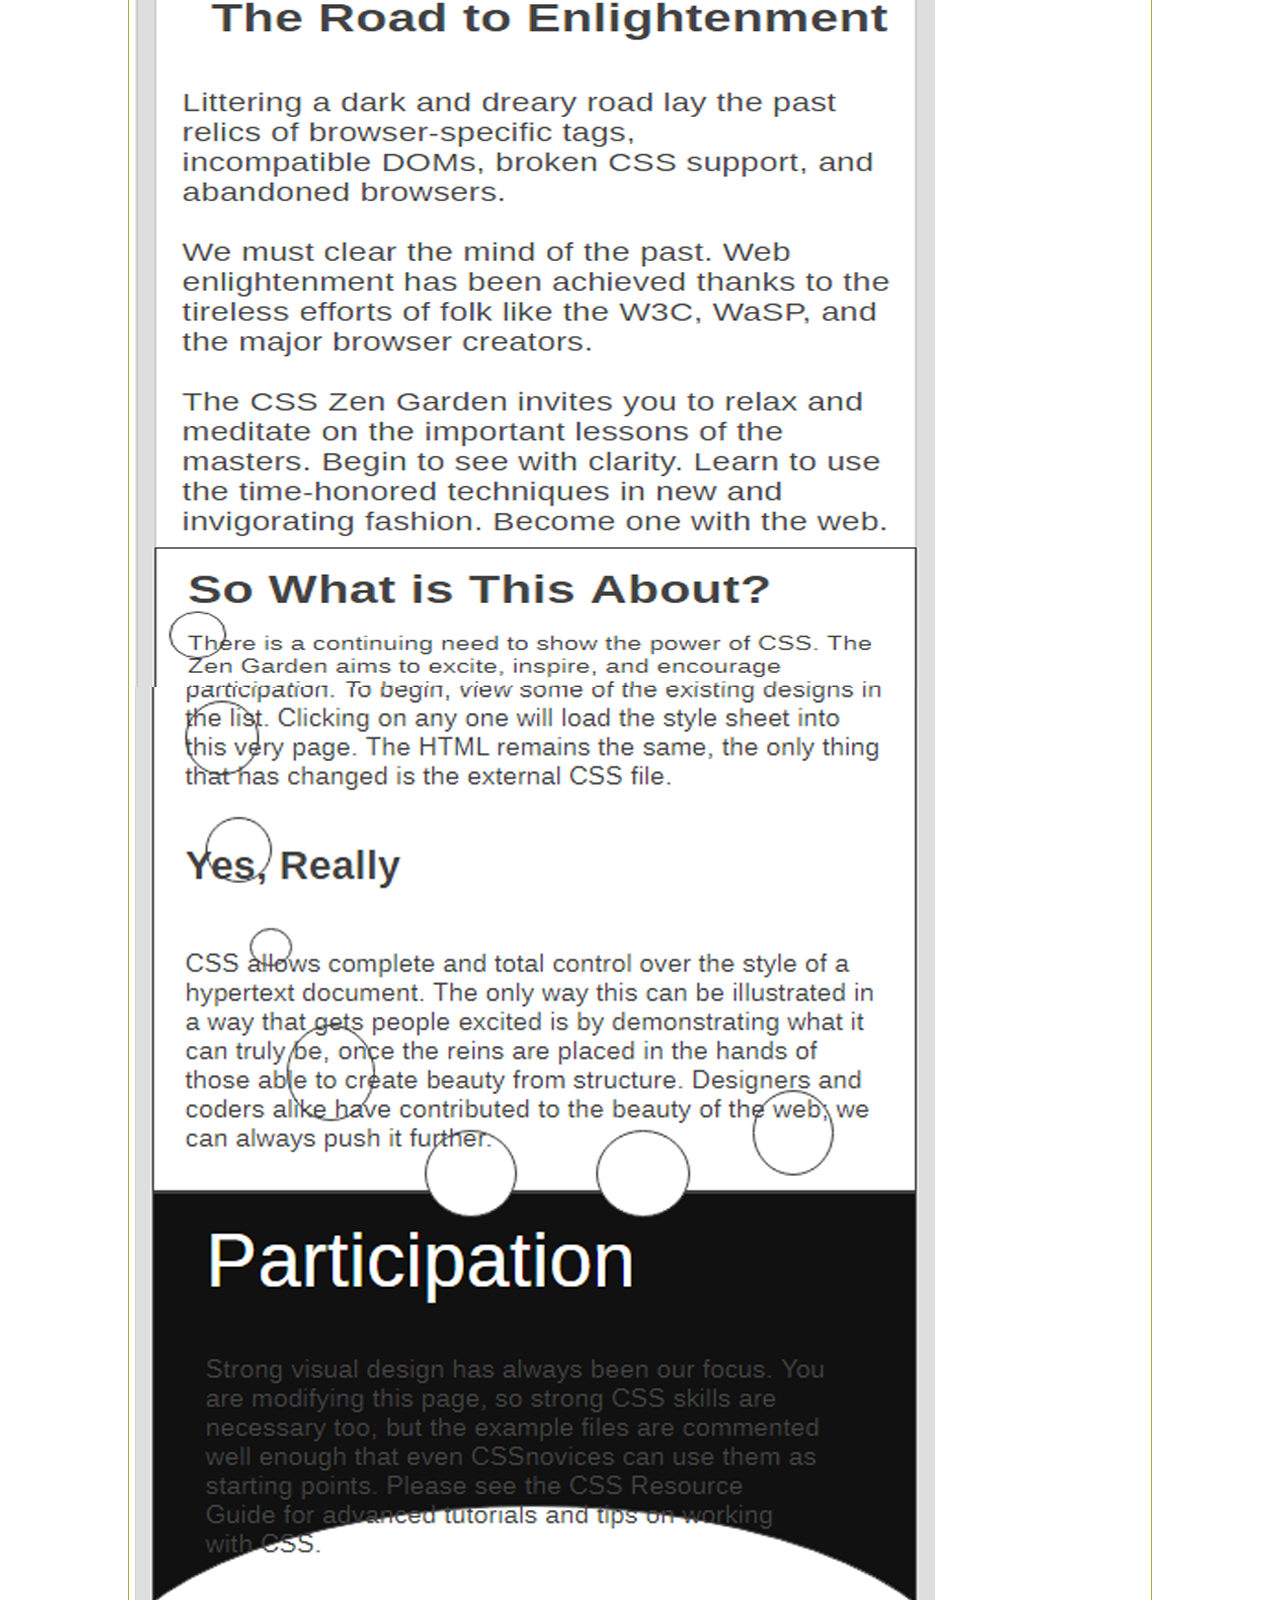
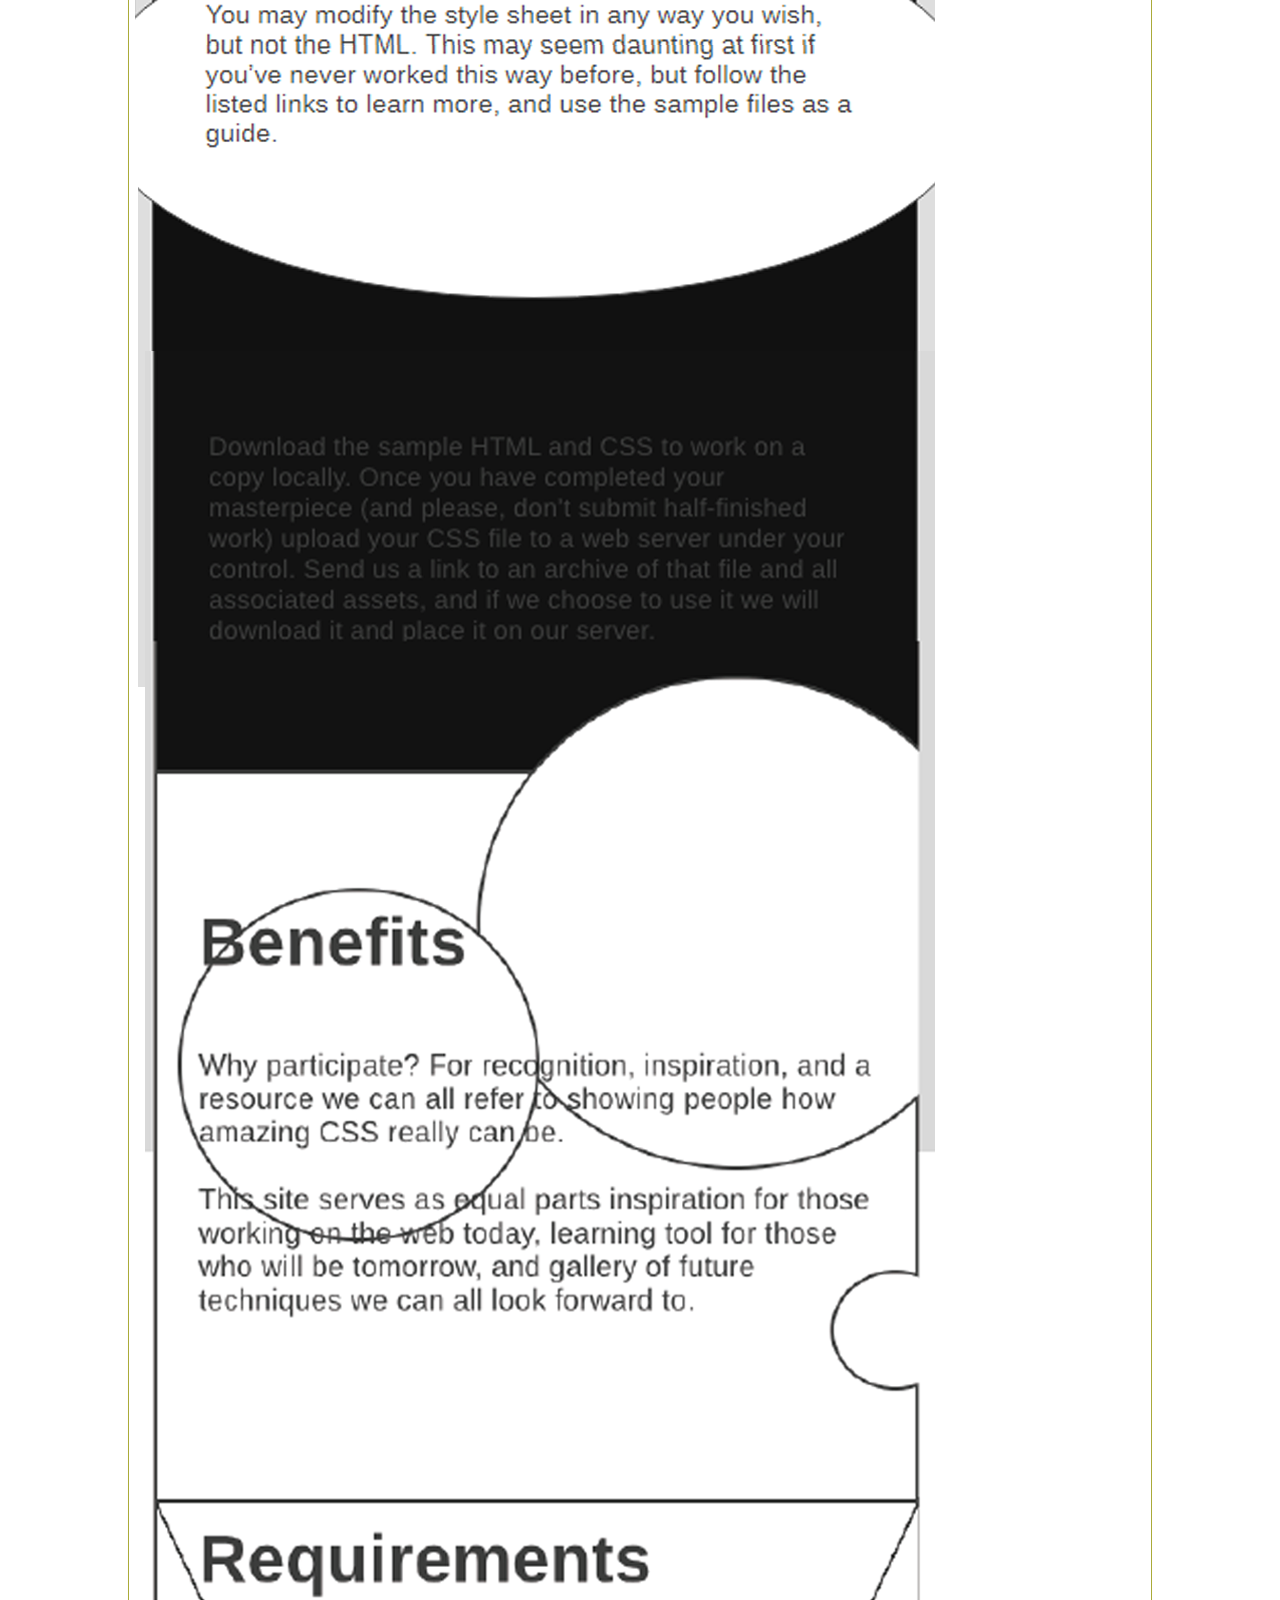
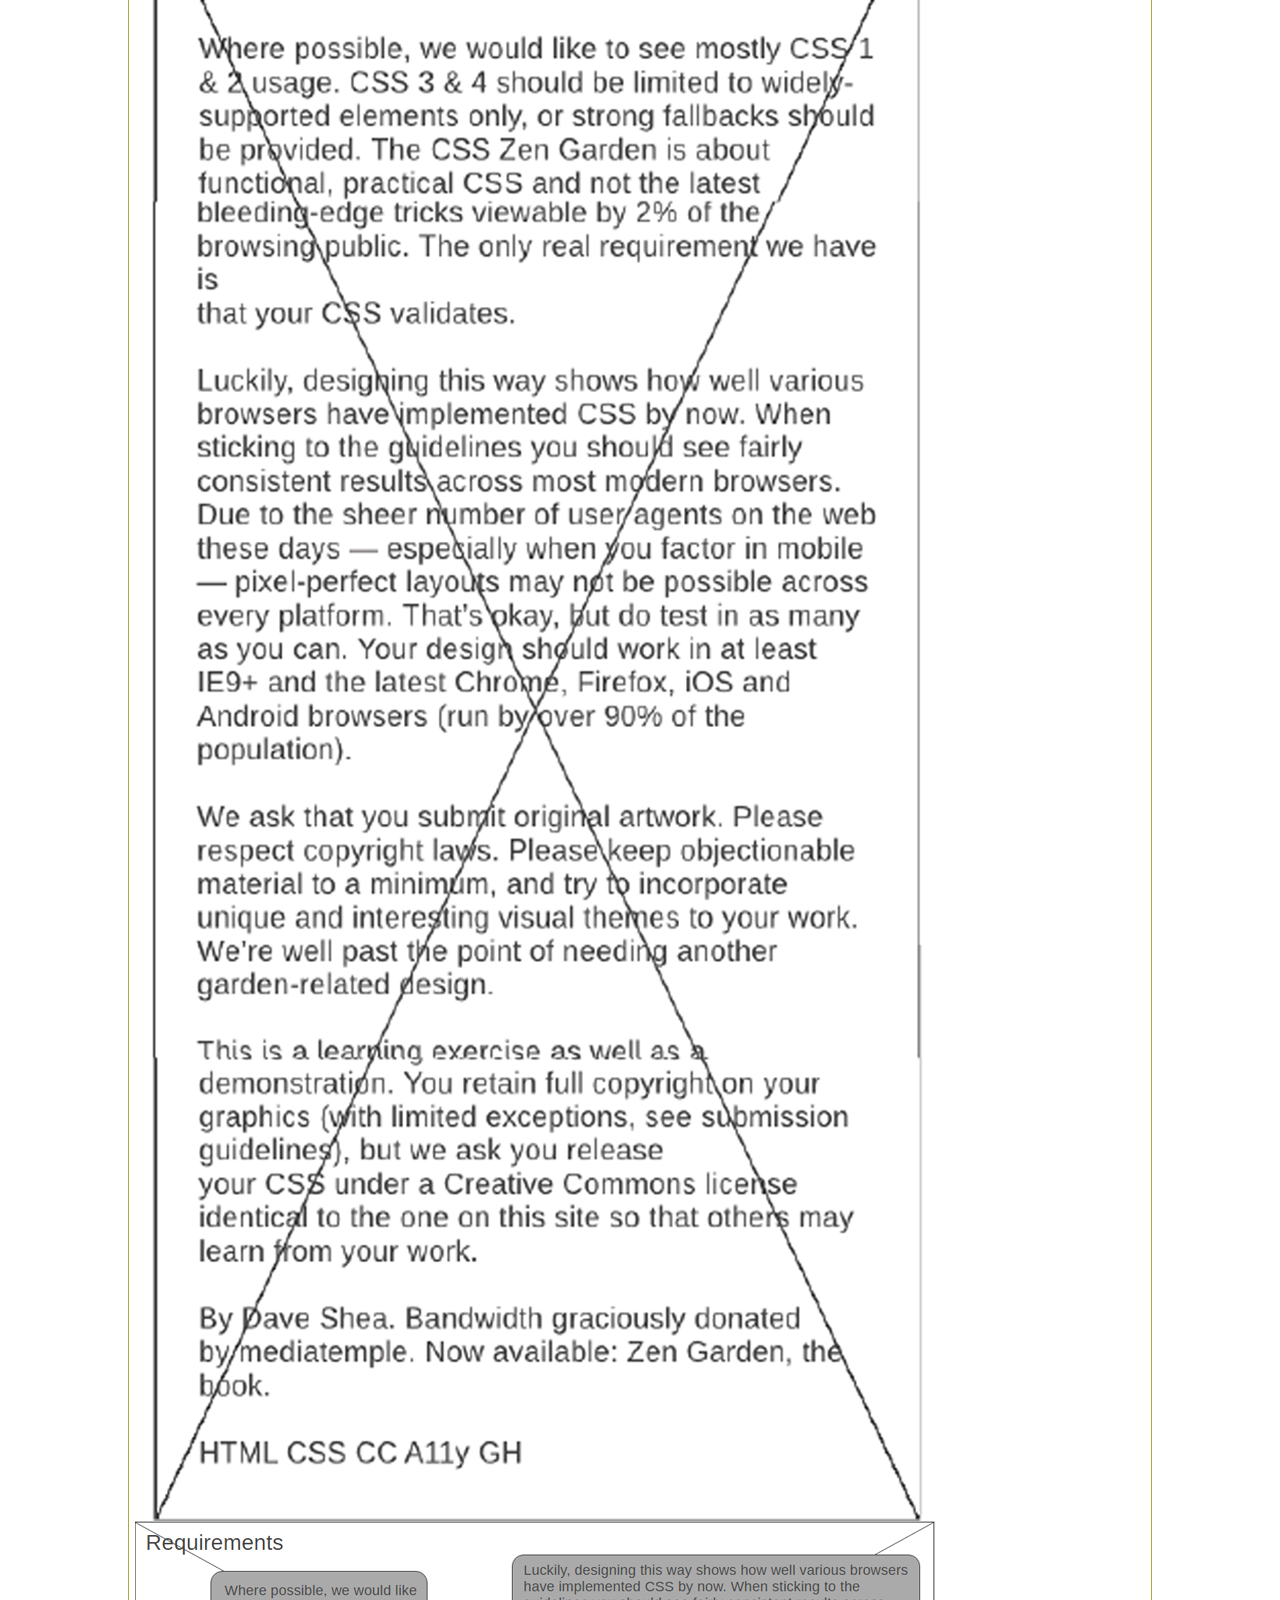
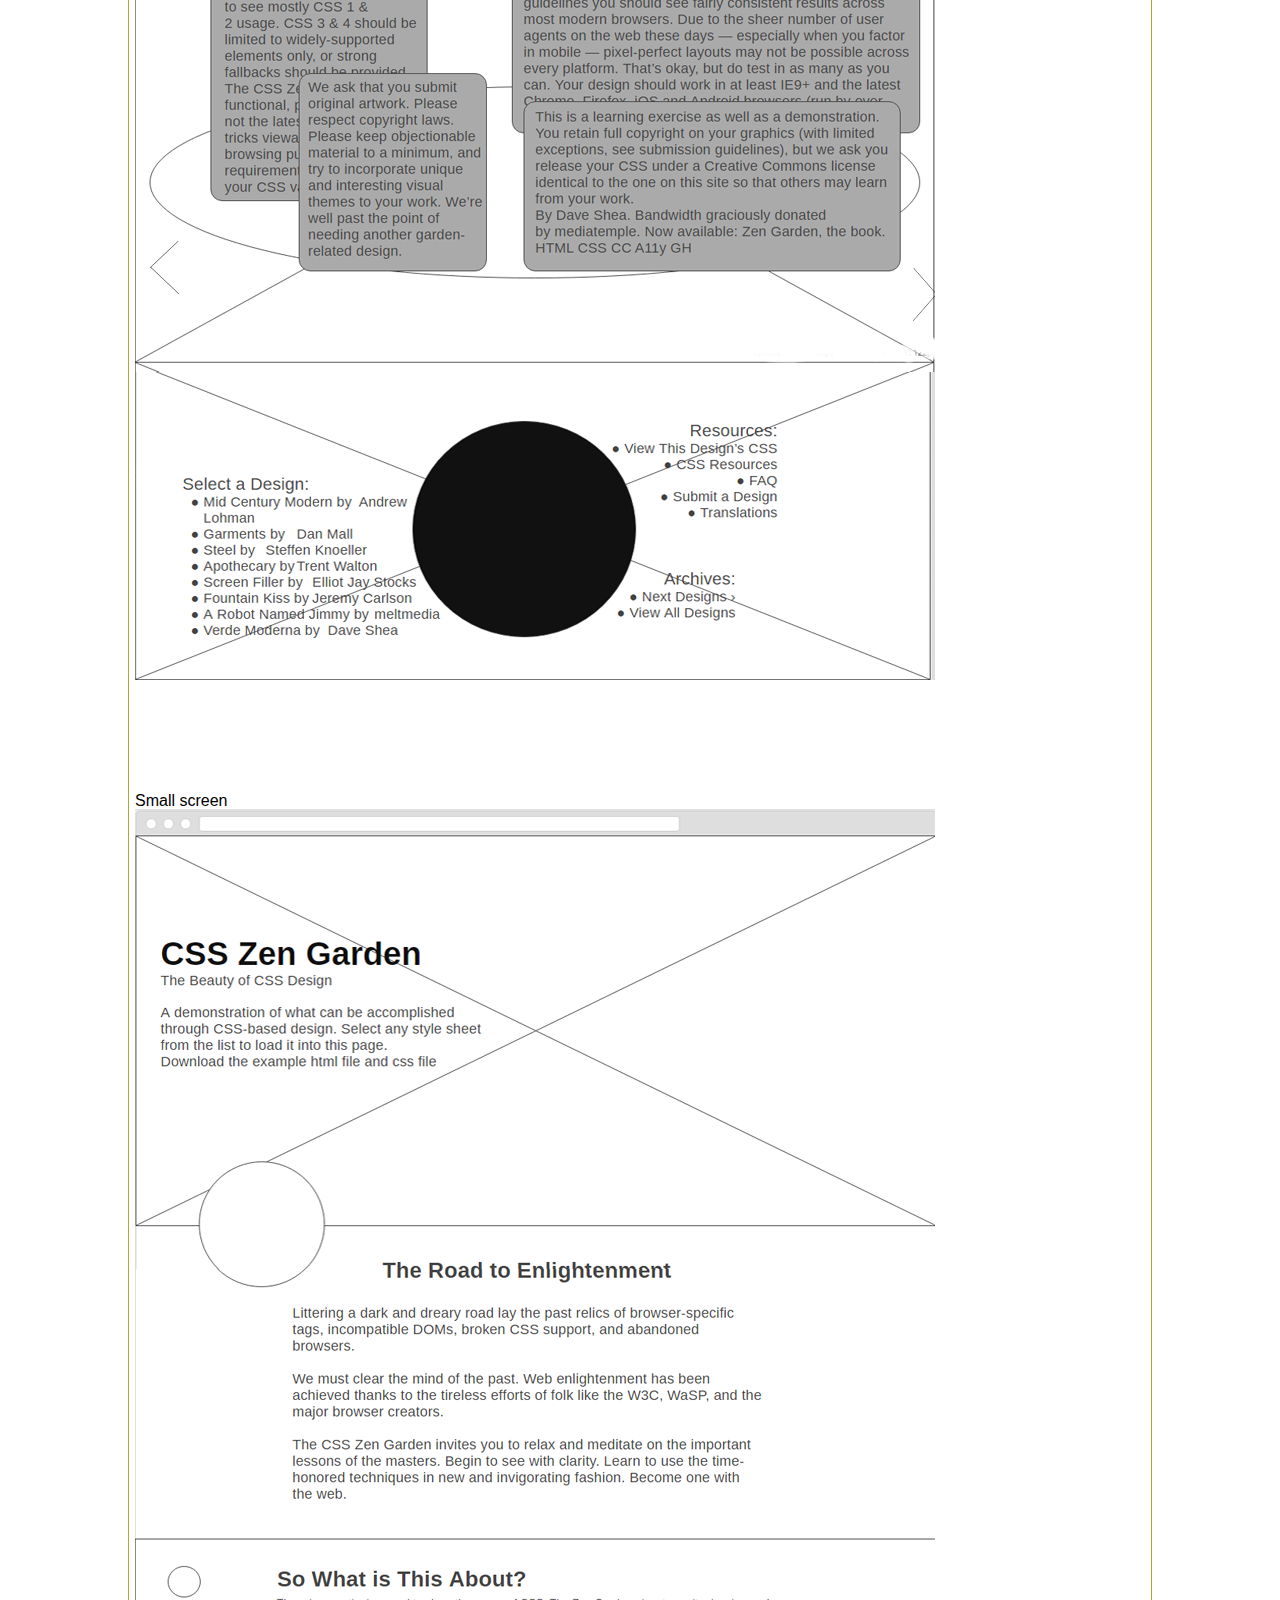
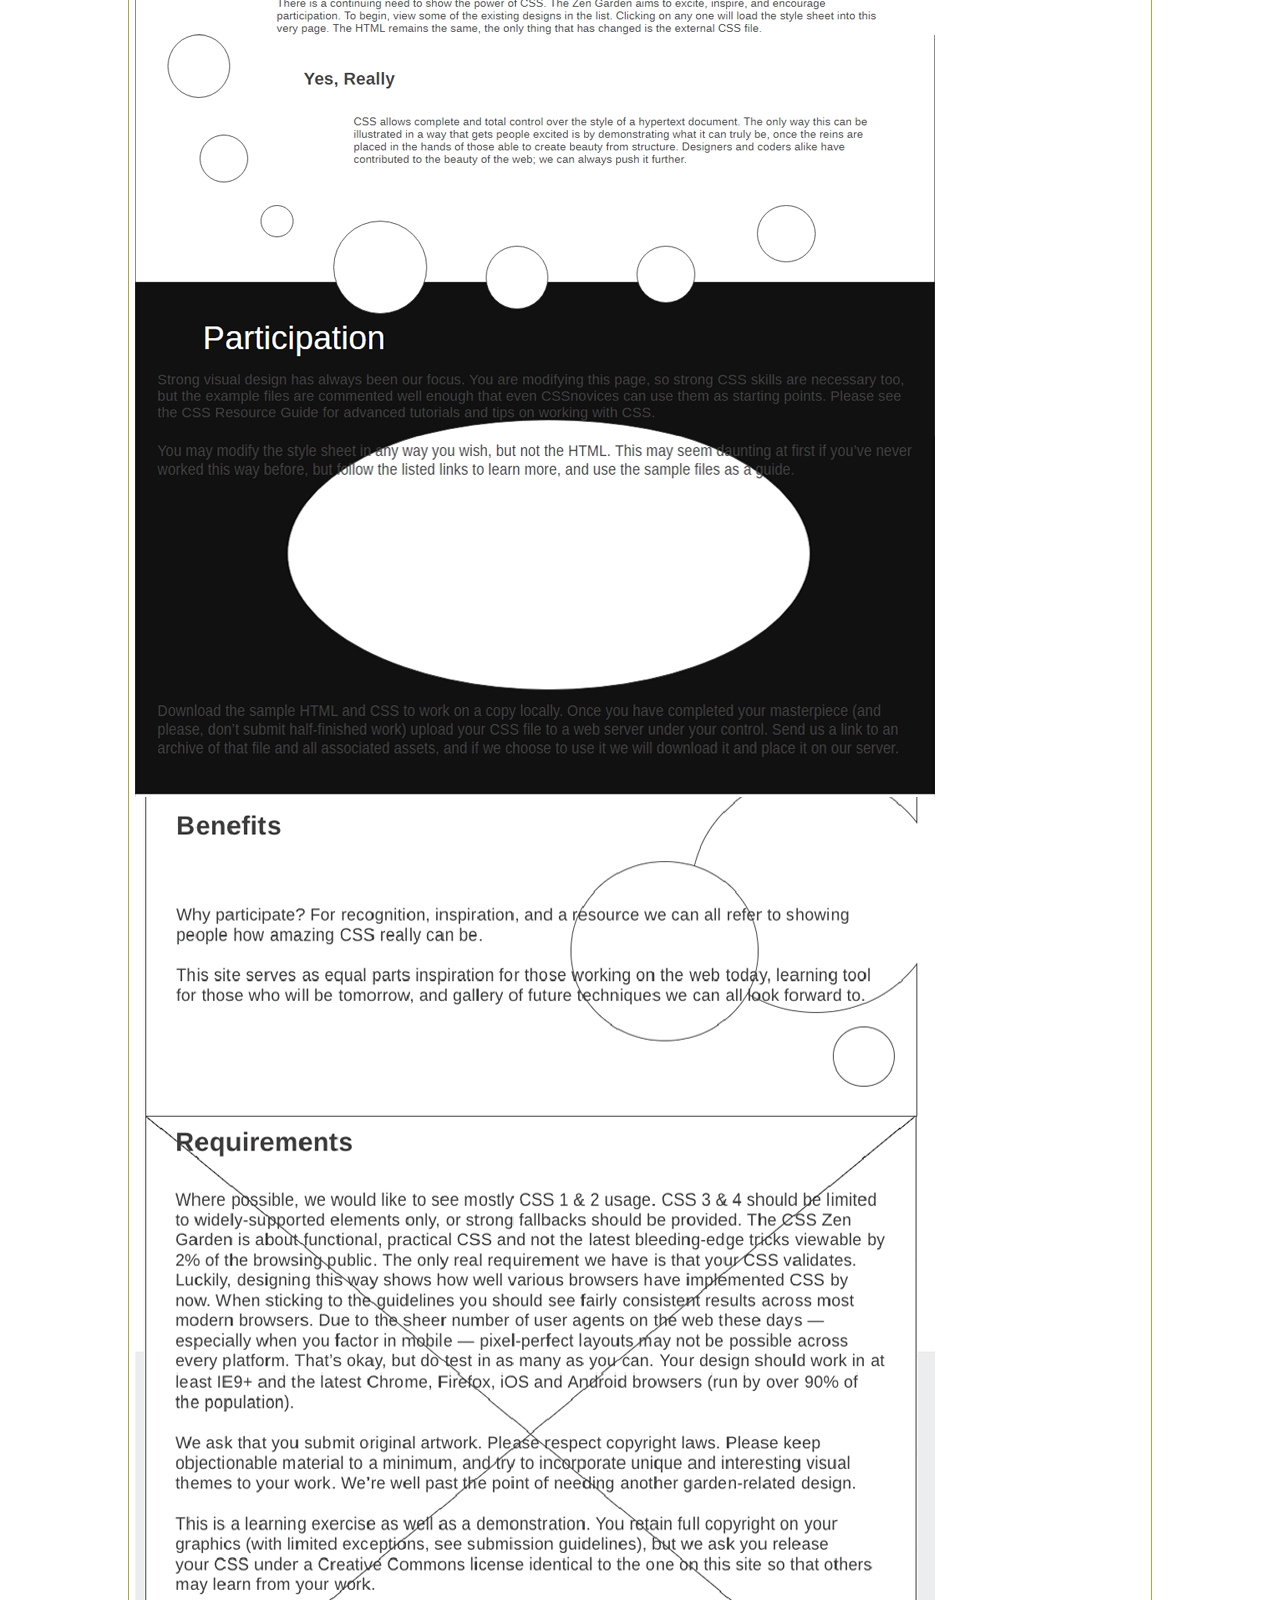
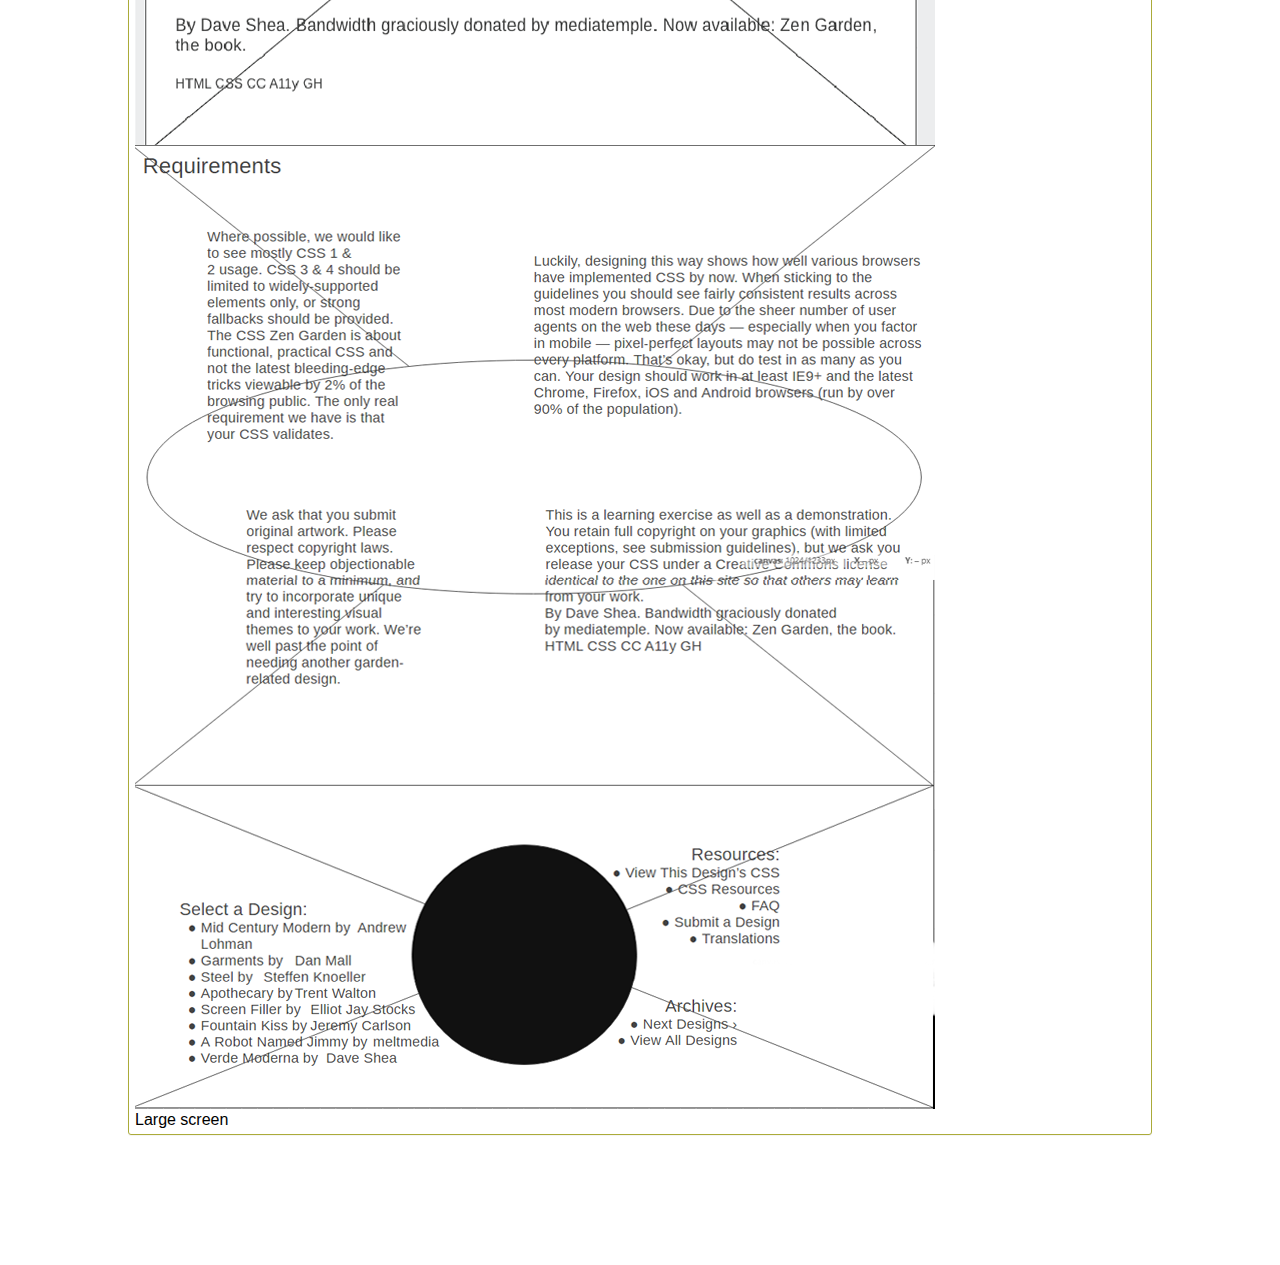
==== commit e217af3e: "Creating Zen" ====
--- a/style-guide-template/index.html
+++ b/style-guide-template/index.html
@@ -1,150 +1,162 @@
 <!doctype html>
 <html lang="en" class="no-js">
+
 <head>
-	<meta charset="UTF-8">
-	<meta name="viewport" content="width=device-width, initial-scale=1">
+    <meta charset="UTF-8">
+    <meta name="viewport" content="width=device-width, initial-scale=1">
 
-	<link href='http://fonts.googleapis.com/css?family=Open+Sans:400,300,700|Merriweather' rel='stylesheet' type='text/css'>
+    <link href='http://fonts.googleapis.com/css?family=Open+Sans:400,300,700|Merriweather' rel='stylesheet' type='text/css'>
 
-	<link rel="stylesheet" href="css/reset.css"> <!-- CSS reset -->
-	<link rel="stylesheet" href="scss/style-guide.css"> <!-- Resource style -->
-	<script src="js/modernizr.js"></script> <!-- Modernizr -->
-  	
-	<title>Style Guide | CodyHouse</title>
+    <link rel="stylesheet" href="css/reset.css">
+    <!-- CSS reset -->
+    <link rel="stylesheet" href="scss/style-guide.css">
+    <!-- Resource style -->
+    <script src="js/modernizr.js"></script>
+    <!-- Modernizr -->
+
+    <title>Style Guide | CodyHouse</title>
 </head>
+
 <body>
-	<header>
-		<div class="cd-logo"><img src="assets/csszenlogo.png" alt="Logo"></div>
+    <header>
+        <div class="cd-logo"><img src="assets/csszenlogo.png" alt="Logo"></div>
 
-		<nav>
-			<ul class="cd-main-nav">
-				<li><a href="#branding">Branding</a></li>
-				<li><a href="#colors">Colors</a></li>
-				<li><a href="#typography">Typography</a></li>
-				<li><a href="#buttons">Buttons</a></li>
-				<li><a href="#icons">icons</a></li>
-				<li><a href="#form">Form</a></li>
-				<li><a href="#navigation">Navigation</a></li>
-			</ul> <!-- cd-main-nav -->
-		</nav>
-		
-		<a href="assets/assets-download-file.zip" class="cd-download"><span>Download assets</span></a>
-		<a href="#0" class="cd-nav-trigger">Menu<span></span></a>
-	</header>
+        <nav>
+            <ul class="cd-main-nav">
+                <li><a href="#branding">Branding</a></li>
+                <li><a href="#colors">Colors</a></li>
+                <li><a href="#typography">Typography</a></li>
+                <li><a href="#buttons">Buttons</a></li>
+                <li><a href="#icons">icons</a></li>
+                <li><a href="#form">Form</a></li>
+                <li><a href="#navigation">Navigation</a></li>
+            </ul>
+            <!-- cd-main-nav -->
+        </nav>
 
-	<main>
-		<h1>Style Guide 1.0</h1>
-        
+        <a href="assets/assets-download-file.zip" class="cd-download"><span>Download assets</span></a>
+        <a href="#0" class="cd-nav-trigger">Menu<span></span></a>
+    </header>
+
+    <main>
+        <h1>Style Guide 1.0</h1>
+
         <section id="purpose" class="cd-purpose">
-			<h2>Purpose/Theme</h2>
+            <h2>Purpose/Theme</h2>
 
-			<div class="cd-box">
-				<p>For our CSS Zen Garden, we want to have a space theme throughout
-					the site! We are including several elements and SVG or images
-					to help us with this theme. The main purpose of this project,
-					is to make sure any design changes made are to the CSS not HTML.
-				    We are working on a team to ge this done!</p>
-			</div>
-		</section>
-		
-		<section id="colors" class="cd-colors">
-			<h2>Colors</h2>
+            <div class="cd-box">
+                <p>For our CSS Zen Garden, we want to have a space theme throughout the site! We are including several elements and SVG or images to help us with this theme. The main purpose of this project, is to make sure any design changes made are to the CSS not HTML. We are working on a team to ge this done!</p>
+            </div>
+        </section>
 
-			<ul>
-				<li class="cd-box">
-					<div class="cd-color-swatch"></div>
-				</li>
+        <section id="colors" class="cd-colors">
+            <h2>Colors</h2>
 
-				<li class="cd-box">
-					<div class="cd-color-swatch"></div>
-				</li>
+            <ul>
+                <li class="cd-box">
+                    <div class="cd-color-swatch"></div>
+                </li>
 
-				<li class="cd-box">
-					<div class="cd-color-swatch"></div>
-				</li>
+                <li class="cd-box">
+                    <div class="cd-color-swatch"></div>
+                </li>
 
-				<li class="cd-box">
-					<div class="cd-color-swatch"></div>
-				</li>
+                <li class="cd-box">
+                    <div class="cd-color-swatch"></div>
+                </li>
 
-				<li class="cd-box">
-					<div class="cd-color-swatch"></div>
-				</li>
-			</ul>
-		</section>
+                <li class="cd-box">
+                    <div class="cd-color-swatch"></div>
+                </li>
 
-		<section id="typography" class="cd-typography">
-			<h2>Typography</h2>
+                <li class="cd-box">
+                    <div class="cd-color-swatch"></div>
+                </li>
+            </ul>
+        </section>
 
-			<div class="cd-box">
-				<h1>Heading, <span></span></h1>
-				<p>Aa - <span></span>. Lorem ipsum dolor sit amet, consectetur adipisicing elit. Omnis voluptate distinctio reprehenderit, autem deleniti ad <a href="#0">voluptatum eaque</a>. Optio ea aperiam nisi distinctio nemo repellat, voluptate fugiat. Quidem neque illum, blanditiis!</p>
-			</div>
-		</section>
+        <section id="typography" class="cd-typography">
+            <h2>Typography</h2>
 
-		<section id="navigation" class="cd-navigation">
-			
-           <h2>Navigation</h2>
-           <div class="cd-box">
-            <div>
-             <h3>Primary</h3>
-            <nav class="cd-primary-nav">
-            <ul >
-				<li><a href="#">One</a></li>
-				<li><a href="#">Two</a></li>
-				<li><a href="#">Three</a></li>
-				<li><a href="#">Four</a></li>
-				<li><a href="#">Five</a></li>
-				
-			</ul>
-            </nav>
+            <div class="cd-box">
+                <h1>Heading, <span></span></h1>
+                <p>Aa - <span></span>. Lorem ipsum dolor sit amet, consectetur adipisicing elit. Omnis voluptate distinctio reprehenderit, autem deleniti ad <a href="#0">voluptatum eaque</a>. Optio ea aperiam nisi distinctio nemo repellat, voluptate fugiat. Quidem neque illum, blanditiis!</p>
             </div>
-            <div >
-            <h3>Secondary</h3>
-            <nav class="cd-secondary-nav">
-            <ul >
-				<li><a href="#">One</a></li>
-				<li><a href="#">Two</a></li>
-				<li><a href="#">Three</a></li>
-				<li><a href="#">Four</a></li>
-				<li><a href="#">Five</a></li>
-				
-			</ul>
-            </nav>
+        </section>
+
+        <section id="navigation" class="cd-navigation">
+
+            <h2>Navigation</h2>
+            <div class="cd-box">
+                <div>
+                    <h3>Primary</h3>
+                    <nav class="cd-primary-nav">
+                        <ul>
+                            <li><a href="#">One</a></li>
+                            <li><a href="#">Two</a></li>
+                            <li><a href="#">Three</a></li>
+                            <li><a href="#">Four</a></li>
+                            <li><a href="#">Five</a></li>
+
+                        </ul>
+                    </nav>
+                </div>
+                <div>
+                    <h3>Secondary</h3>
+                    <nav class="cd-secondary-nav">
+                        <ul>
+                            <li><a href="#">One</a></li>
+                            <li><a href="#">Two</a></li>
+                            <li><a href="#">Three</a></li>
+                            <li><a href="#">Four</a></li>
+                            <li><a href="#">Five</a></li>
+
+                        </ul>
+                    </nav>
+                </div>
+                <div>
+                    <h3>Other Links</h3>
+                    <ul>
+                        <li><a href="#">One</a></li>
+                        <li><a href="#">Two</a></li>
+                        <li><a href="#">Three</a></li>
+                        <li><a href="#">Four</a></li>
+                        <li><a href="#">Five</a></li>
+
+                    </ul>
+                </div>
             </div>
-            <div >
-			<h3>Other Links</h3>
-			<ul >
-				<li><a href="#">One</a></li>
-				<li><a href="#">Two</a></li>
-				<li><a href="#">Three</a></li>
-				<li><a href="#">Four</a></li>
-				<li><a href="#">Five</a></li>
-				
-			</ul>
+        </section>
+
+        <section id="elements" class="cd-elements">
+            <h2>HTML Elements</h2>
+            <div class="cd-box">
+                <p>Styling for lists, figures, alerts, info boxes, etc can be defined here.</p>
+                <p>Each section is in a div tag and each section should take up at least the whole viewport. For this reasonging the following style will need to be implemented.<br> html, body {<br> &emsp;height: 100%;<br> &emsp;margin: 0;<br> }
+                    <br> div {<br> &emsp;min-height: 100vh;<br> }
+                    <br>
+                </p>
             </div>
+
+        </section>
+
+        <section id="wireframes" class="cd-wireframes">
+            <h2>Wireframes</h2>
+            <div class="cd-box">
+                <figure><img src="assets/wireframe-sm.png" alt="Small screen wireframe">
+                    <figcaption>Small screen</figcaption>
+                </figure>
+                <figure><img src="assets/wireframe-lg.png" alt="Large screen wireframe">
+                    <figcaption>Large screen</figcaption>
+                </figure>
             </div>
-		</section>
-		
-		<section id="elements" class="cd-elements">
-			<h2>HTML Elements</h2>
-    <div class="cd-box"><p>Styling for lists, figures, alerts, info boxes, etc can be defined here.</p></div>
-			
-		</section>
-		
-		<section id="wireframes" class="cd-wireframes">
-			<h2>Wireframes</h2>
-    <div class="cd-box">
-            <figure><img src="assets/wireframe-sm.png" alt="Small screen wireframe">
-            <figcaption>Small screen</figcaption></figure>
-            <figure><img src="assets/wireframe-lg.png" alt="Large screen wireframe">
-            <figcaption>Large screen</figcaption></figure>
-            </div>
-			
-		</section>
-		
-	</main>
-<script src="js/jquery-2.1.1.js"></script>
-<script src="js/main.js"></script> <!-- Resource jQuery -->
+
+        </section>
+
+    </main>
+    <script src="js/jquery-2.1.1.js"></script>
+    <script src="js/main.js"></script>
+    <!-- Resource jQuery -->
 </body>
-</html>+
+</html>
--- a/style-guide-template/scss/style-guide.css
+++ b/style-guide-template/scss/style-guide.css
@@ -15,7 +15,7 @@
 -------------------------------- */
 .cd-box {
   /* this is the container of various design elements - i.e. the 2 logo of the branding section */
-  border: 1px solid #e6e6e6;
+  border: 1px solid #ABAB39;
   border-radius: 3px;
   background: #ffffff;
   box-shadow: 0 1px 1px rgba(0, 0, 0, 0.05);
@@ -27,11 +27,11 @@
 
 -------------------------------- */
 header {
-  background-color: #19191a; }
+  background-color: #892E61; }
 
 .cd-logo {
   /* logo box style */
-  background-color: #5f8ee4;
+  background-color: #582A72;
   width: 120px; }
   @media only screen and (min-width: 1024px) {
     .cd-logo {
@@ -39,16 +39,16 @@
 
 .cd-main-nav {
   /* main navigation background color - full screen on small devices */
-  background: #19191a; }
+  background: #892E61; }
   .cd-main-nav li a {
     color: #ffffff;
-    border-color: #262627; }
+    border-color: #9c346f; }
   @media only screen and (min-width: 1024px) {
     .cd-main-nav li a {
-      color: #7d7d82; }
+      color: #e0a3c5; }
       .cd-main-nav li a.selected {
         color: #ffffff;
-        box-shadow: 0 2px 0 #5f8ee4; }
+        box-shadow: 0 2px 0 #582A72; }
       .no-touch .cd-main-nav li a:hover {
         color: #ffffff; } }
 
@@ -68,16 +68,16 @@
 
 .cd-download {
   /* download button top-right visible on big devices */
-  background-color: #323234; }
+  background-color: #af3b7c; }
   .no-touch .cd-download:hover {
-    background-color: #3f3f41; }
+    background-color: #c04389; }
   .cd-download span {
     /* tooltip */
-    background: #5f8ee4;
+    background: #582A72;
     color: #ffffff; }
     .cd-download span::before {
       /* right arrow color */
-      border-color: #5f8ee4; }
+      border-color: #582A72; }
 
 /* -------------------------------- 
 
@@ -85,7 +85,7 @@
 
 -------------------------------- */
 main > h1 {
-  color: #19191a; }
+  color: #892E61; }
   @media only screen and (min-width: 1600px) {
     main > h1 {
       /* title goes into the header on big devices */
@@ -171,7 +171,7 @@
 -------------------------------- */
 h1, h2 {
   font-family: "Audiowide", sans-serif;
-  color: #19191a; }
+  color: #892E61; }
 
 h1 {
   font-size: 2.4rem;
@@ -196,14 +196,14 @@
 
 section > h2::before {
   /* number before each section title */
-  color: silver; }
+  color: #727226; }
 
 p {
   font-size: 1.4rem;
   line-height: 1.4;
-  color: #58585b; }
+  color: #cd6aa1; }
   p a {
-    color: #5f8ee4;
+    color: #582A72;
     text-decoration: underline; }
   @media only screen and (min-width: 768px) {
     p {
@@ -227,33 +227,33 @@
   color: #ffffff;
   padding: .6em 2.2em;
   cursor: pointer;
-  background: #5f8ee4; }
+  background: #582A72; }
   .btn:focus {
     outline: none; }
   .no-touch .btn:hover {
-    background: #759de8; }
+    background: #663185; }
   .btn.btn-success {
     background: #6fce72; }
     .no-touch .btn.btn-success:hover {
       background: #82d485; }
   .btn.btn-alert {
-    background: #e4655f; }
+    background: #7c9F35; }
     .no-touch .btn.btn-alert:hover {
-      background: #e87a75; }
+      background: #8bb23b; }
   .btn.btn-outline {
-    color: #5f8ee4;
+    color: #582A72;
     background: transparent;
-    box-shadow: inset 0 0 0 1px #5f8ee4; }
+    box-shadow: inset 0 0 0 1px #582A72; }
     .no-touch .btn.btn-outline:hover {
       color: #ffffff;
-      background: #5f8ee4; }
+      background: #582A72; }
   @media only screen and (min-width: 768px) {
     .btn {
       font-size: 1.6rem; } }
 
 .cd-buttons .cd-box:nth-of-type(2) span {
   /* CSS class name color */
-  color: #5f8ee4; }
+  color: #582A72; }
 
 /* -------------------------------- 
 
@@ -271,7 +271,7 @@
 
 -------------------------------- */
 input[type=text], select {
-  border: 1px solid #e6e6e6;
+  border: 1px solid #ABAB39;
   border-radius: .25em;
   background: #ffffff; }
   input[type=text]:focus, select:focus {
@@ -284,11 +284,11 @@
     border-color: #6fce72;
     box-shadow: 0 0 6px rgba(111, 206, 114, 0.2); }
   input[type=text].alert {
-    border-color: #e4655f;
-    box-shadow: 0 0 6px rgba(228, 101, 95, 0.2); }
+    border-color: #7c9F35;
+    box-shadow: 0 0 6px rgba(124, 159, 53, 0.2); }
   input[type=text]:focus {
-    border-color: #5f8ee4;
-    box-shadow: 0 0 6px rgba(95, 142, 228, 0.2); }
+    border-color: #582A72;
+    box-shadow: 0 0 6px rgba(88, 42, 114, 0.2); }
 
 input[type=radio],
 input[type=checkbox] {
@@ -324,7 +324,7 @@
   .radio-label::before,
   .checkbox-label::before {
     left: 0;
-    border: 1px solid #e6e6e6;
+    border: 1px solid #ABAB39;
     box-shadow: inset 1px 1px rgba(0, 0, 0, 0.03); }
   .radio-label::after,
   .checkbox-label::after {
@@ -340,7 +340,7 @@
 
 input[type=radio]:checked + label::before,
 input[type=checkbox]:checked + label::before {
-  background-color: #19191a;
+  background-color: #892E61;
   border: none;
   box-shadow: none; }
 
@@ -758,29 +758,29 @@
   display: block;
   padding: .6em 0; }
 .cd-colors li:nth-of-type(1) .cd-color-swatch {
-  background: #5f8ee4; }
+  background: #582A72; }
   .cd-colors li:nth-of-type(1) .cd-color-swatch::before {
-    background: #759de8; }
+    background: #663185; }
   .cd-colors li:nth-of-type(1) .cd-color-swatch::after {
-    background: #497fe0; }
+    background: #4a235f; }
 .cd-colors li:nth-of-type(2) .cd-color-swatch {
-  background: #19191a; }
+  background: #892E61; }
   .cd-colors li:nth-of-type(2) .cd-color-swatch::before {
-    background: #262627; }
+    background: #9c346f; }
   .cd-colors li:nth-of-type(2) .cd-color-swatch::after {
-    background: #0d0d0d; }
+    background: #762853; }
 .cd-colors li:nth-of-type(3) .cd-color-swatch {
-  background: #e4655f; }
+  background: #7c9F35; }
   .cd-colors li:nth-of-type(3) .cd-color-swatch::before {
-    background: #e87a75; }
+    background: #8bb23b; }
   .cd-colors li:nth-of-type(3) .cd-color-swatch::after {
-    background: #e05049; }
+    background: #6d8c2f; }
 .cd-colors li:nth-of-type(4) .cd-color-swatch {
-  background: #e6e6e6; }
+  background: #ABAB39; }
   .cd-colors li:nth-of-type(4) .cd-color-swatch::before {
-    background: #f3f3f3; }
+    background: #bebe3f; }
   .cd-colors li:nth-of-type(4) .cd-color-swatch::after {
-    background: #d9d9d9; }
+    background: #989833; }
 .cd-colors li:nth-of-type(5) .cd-color-swatch {
   background: #ffffff; }
   .cd-colors li:nth-of-type(5) .cd-color-swatch::before {
@@ -812,7 +812,7 @@
 /* xTypography section - basic style */
 .cd-typography h1::before {
   content: 'Aa - ';
-  color: #5f8ee4; }
+  color: #582A72; }
 
 .cd-buttons .cd-box:first-of-type {
   border-bottom-left-radius: 0;
